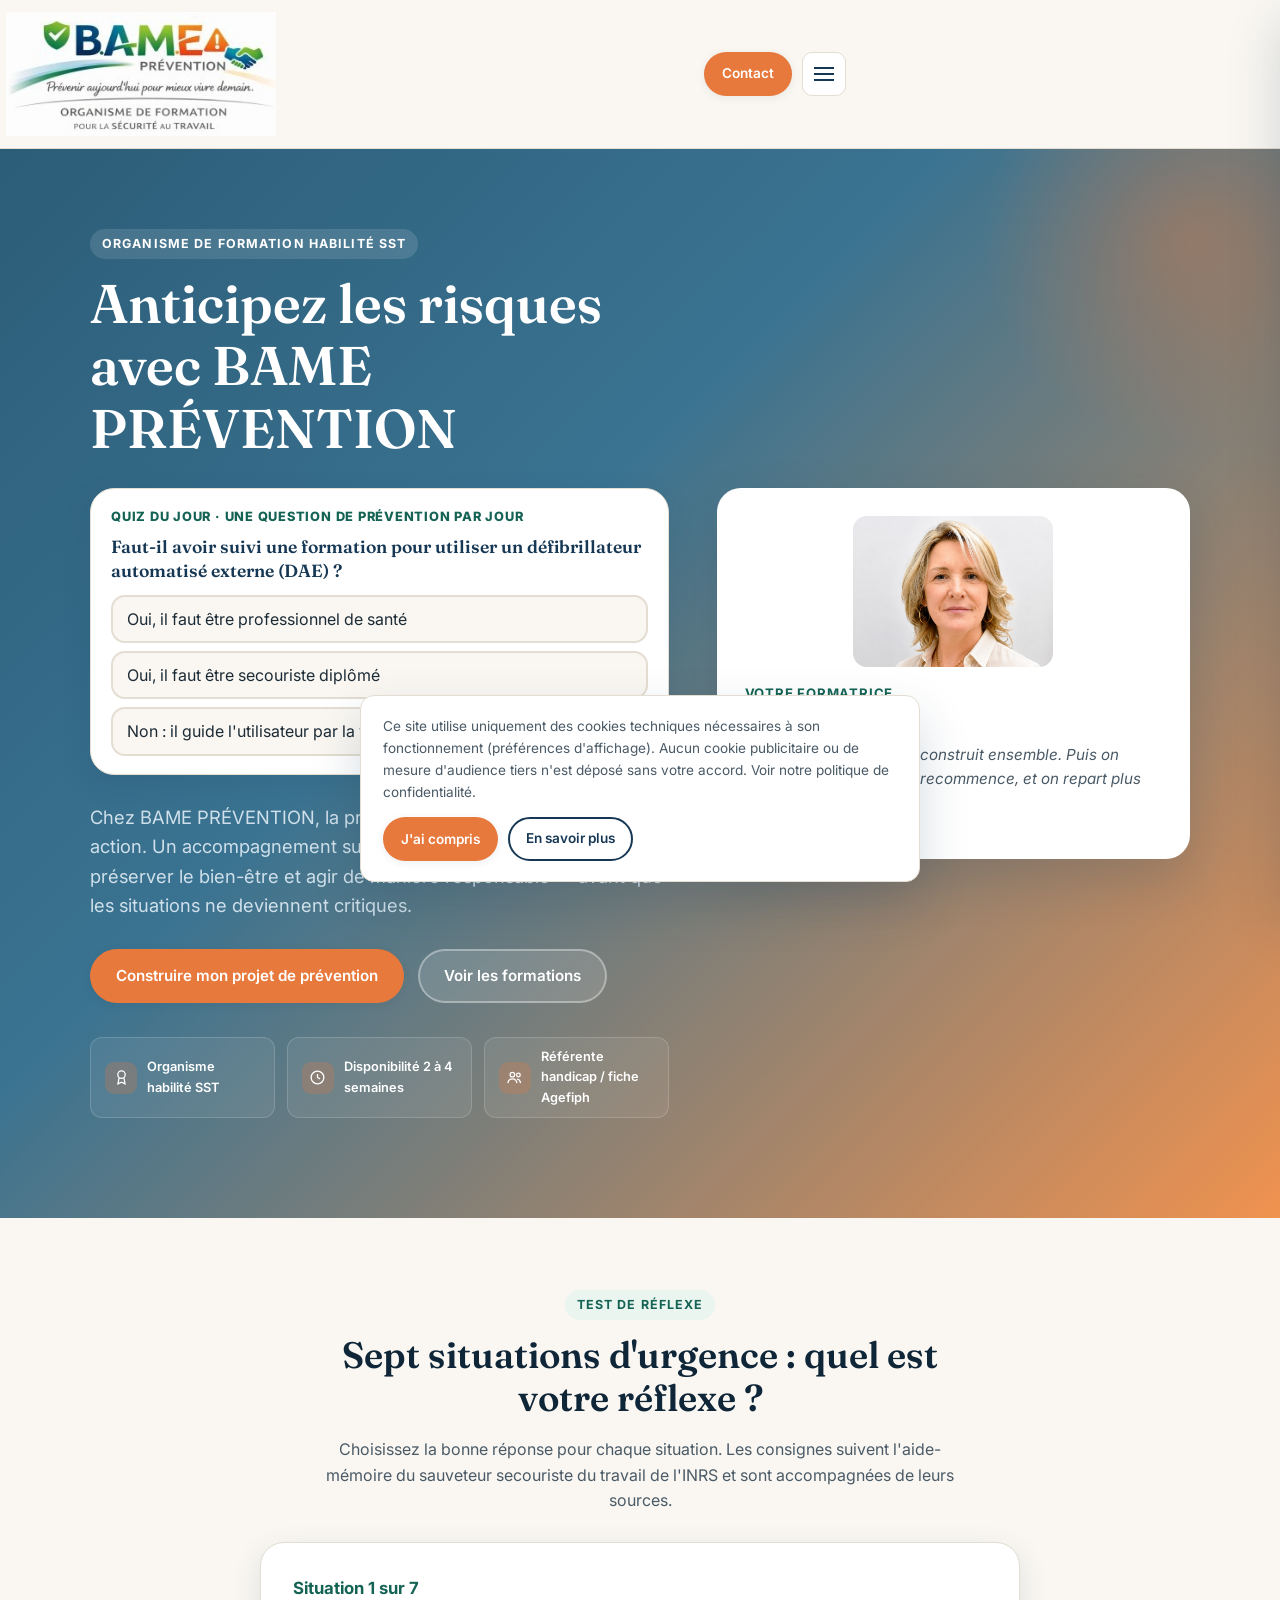
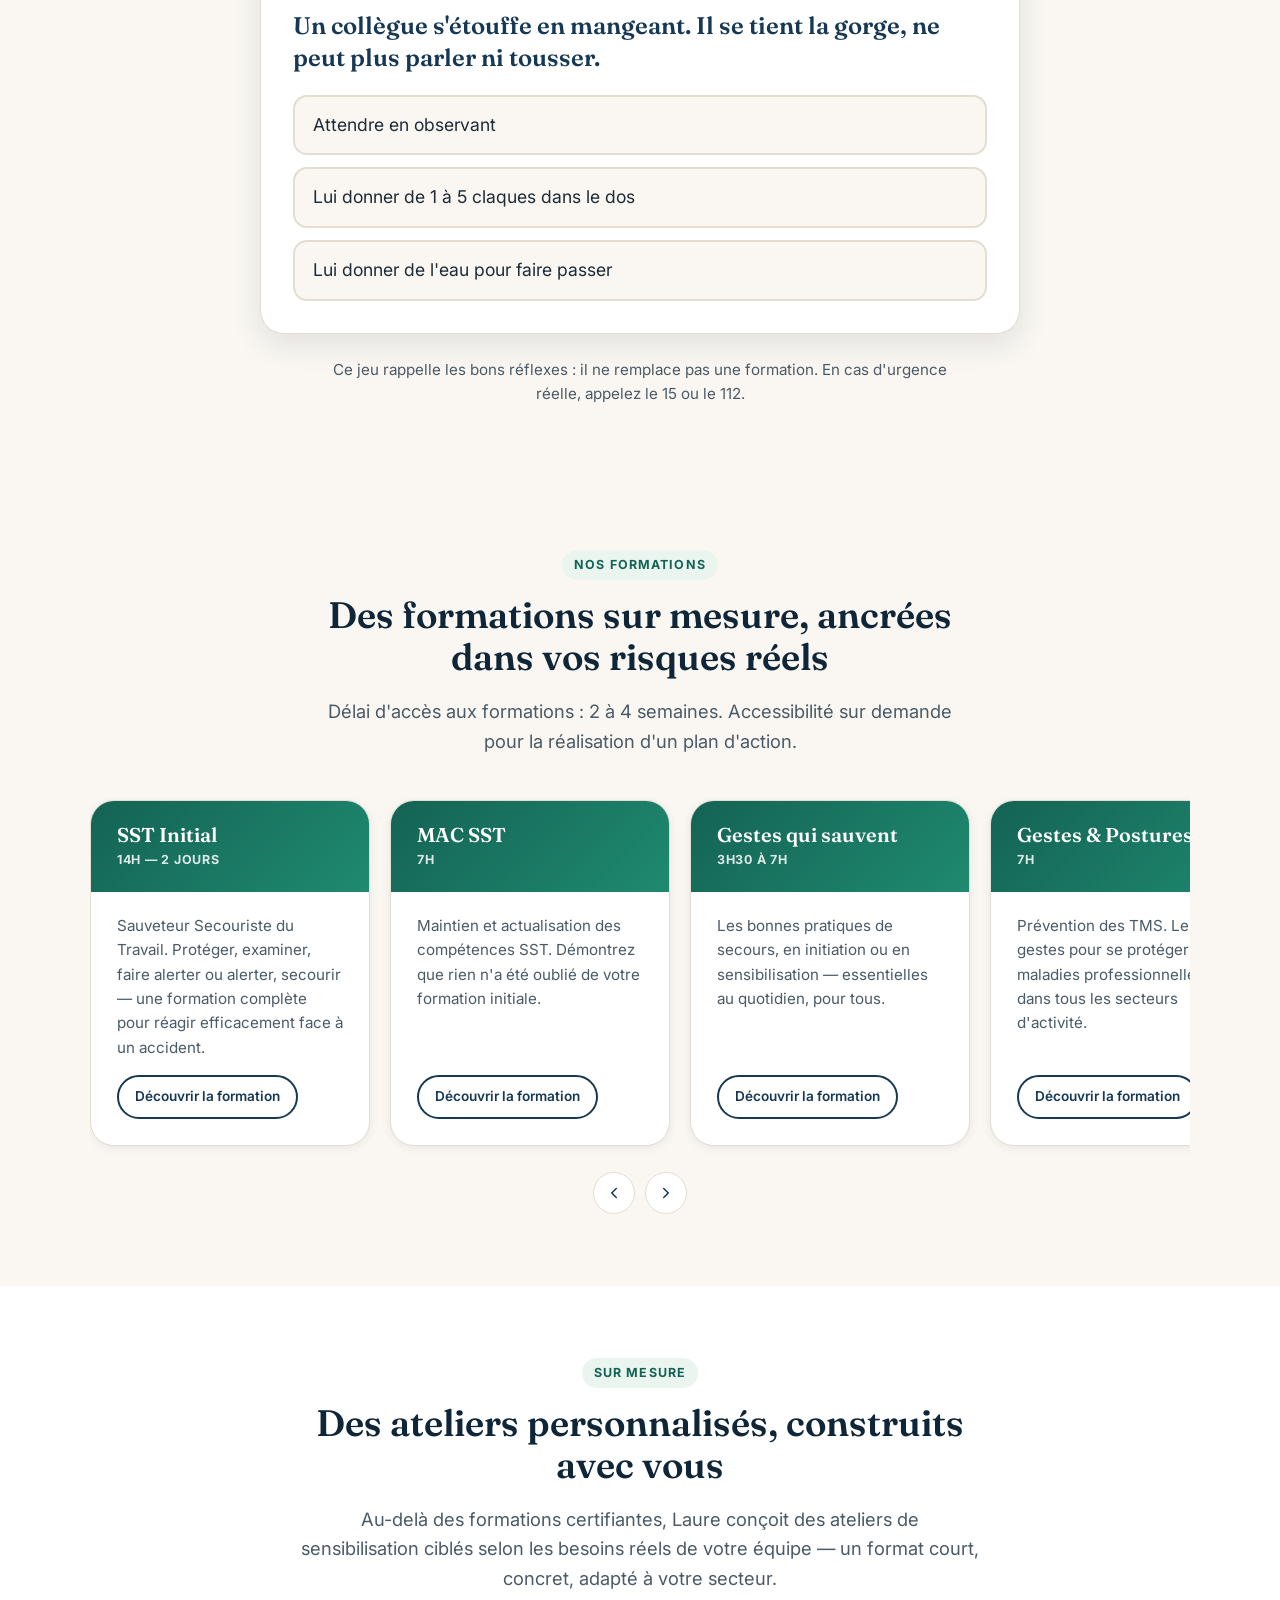
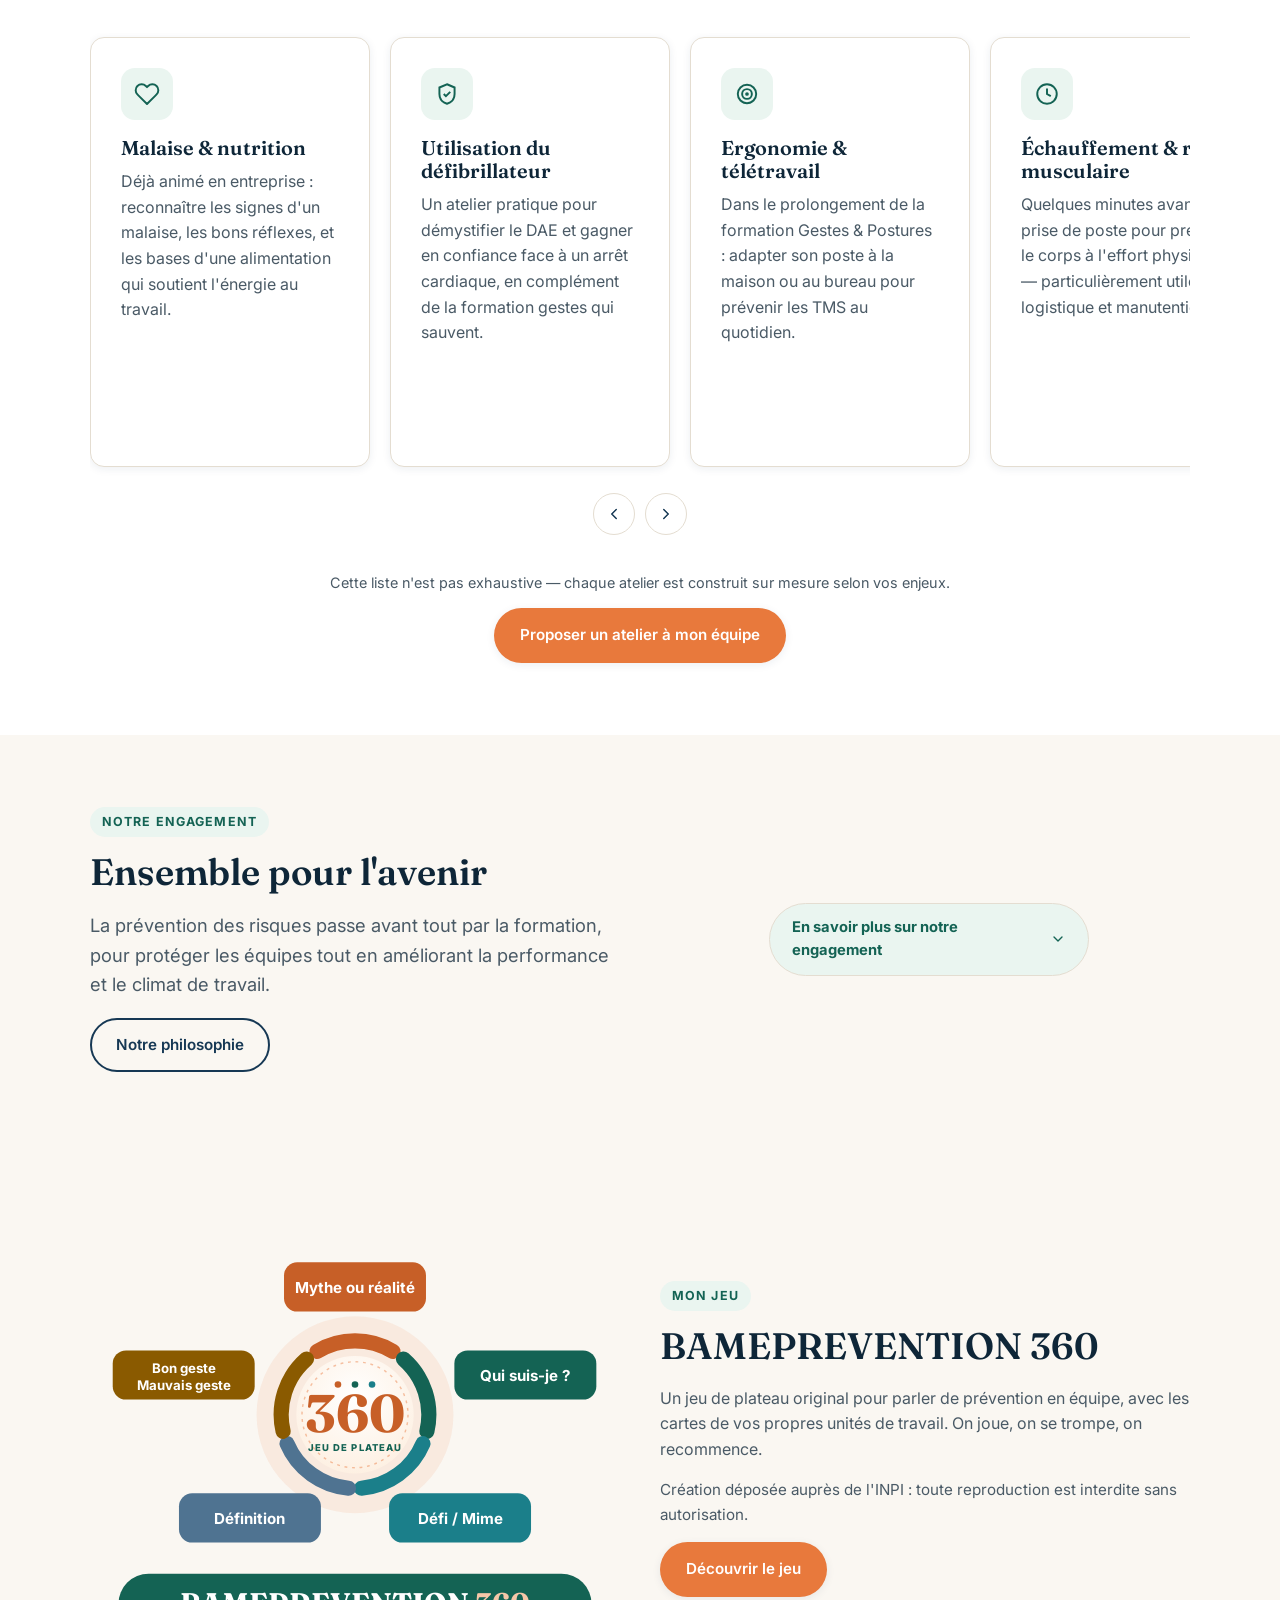
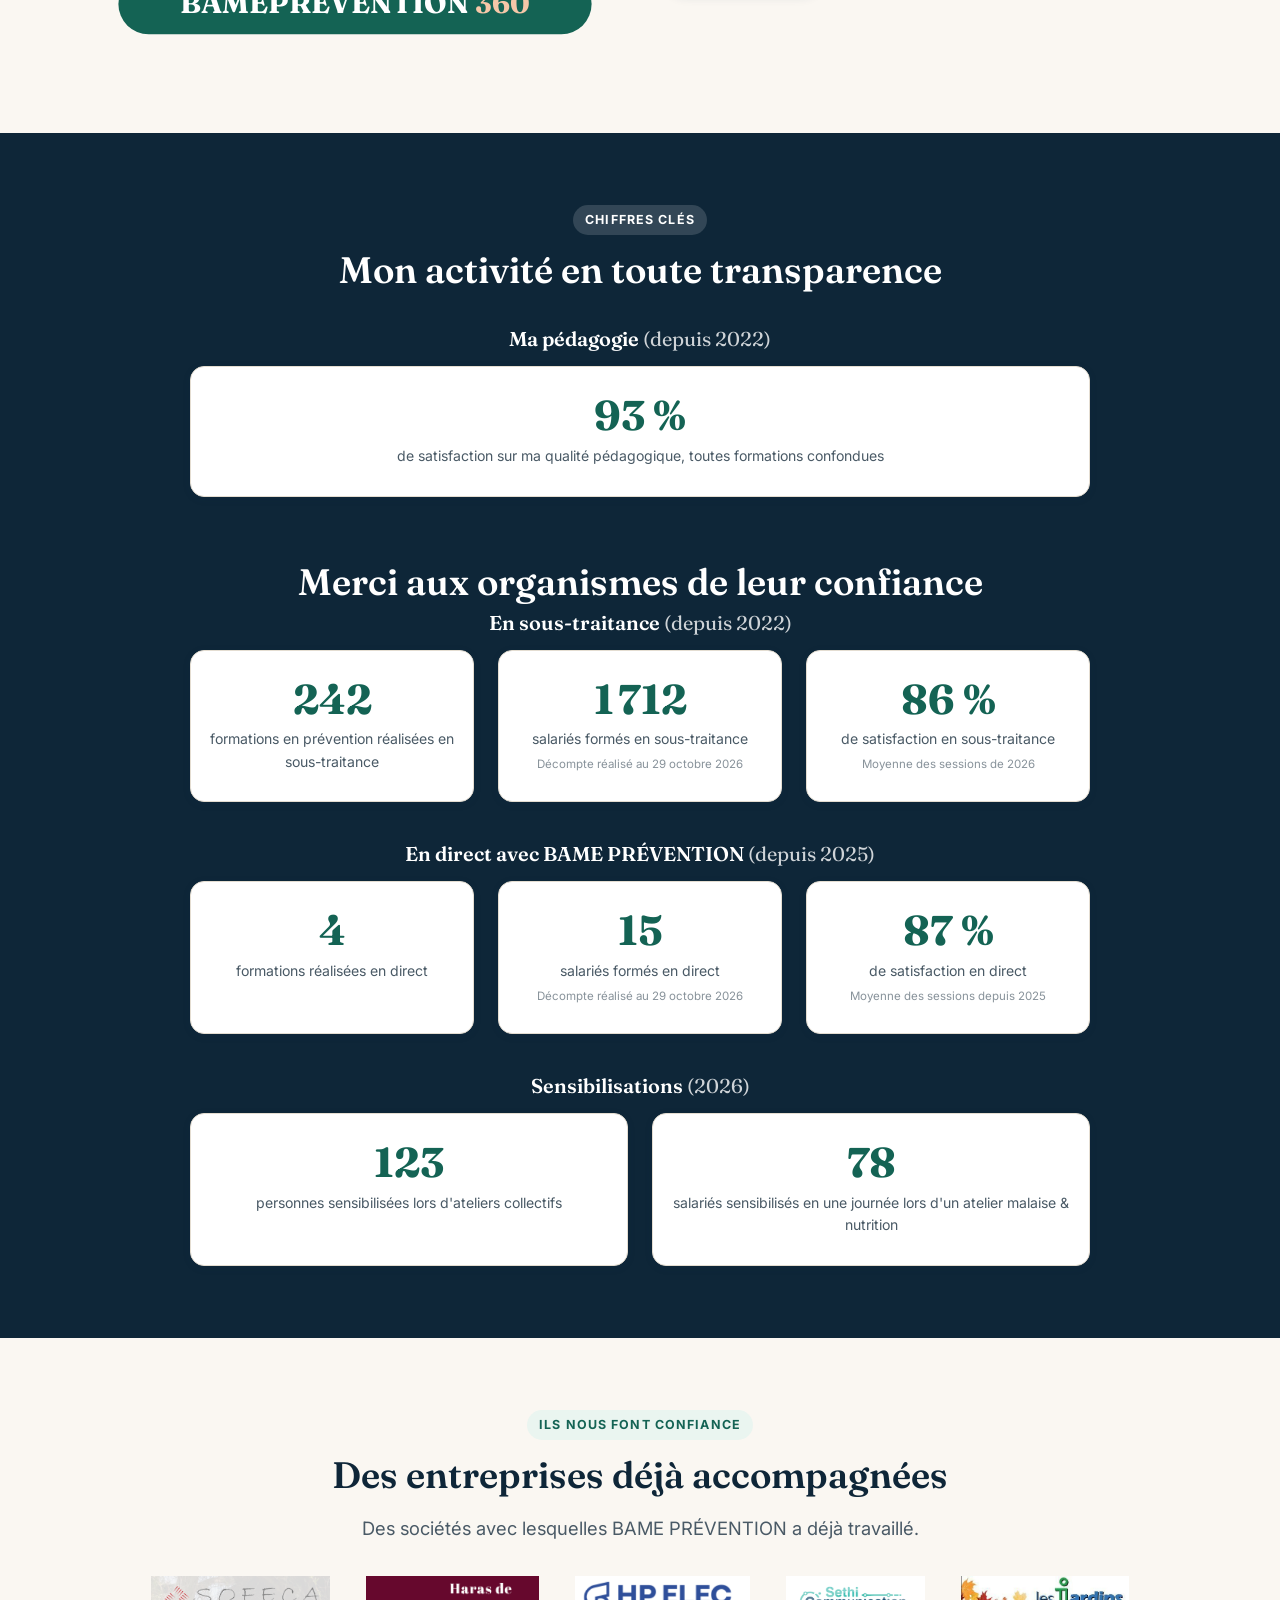
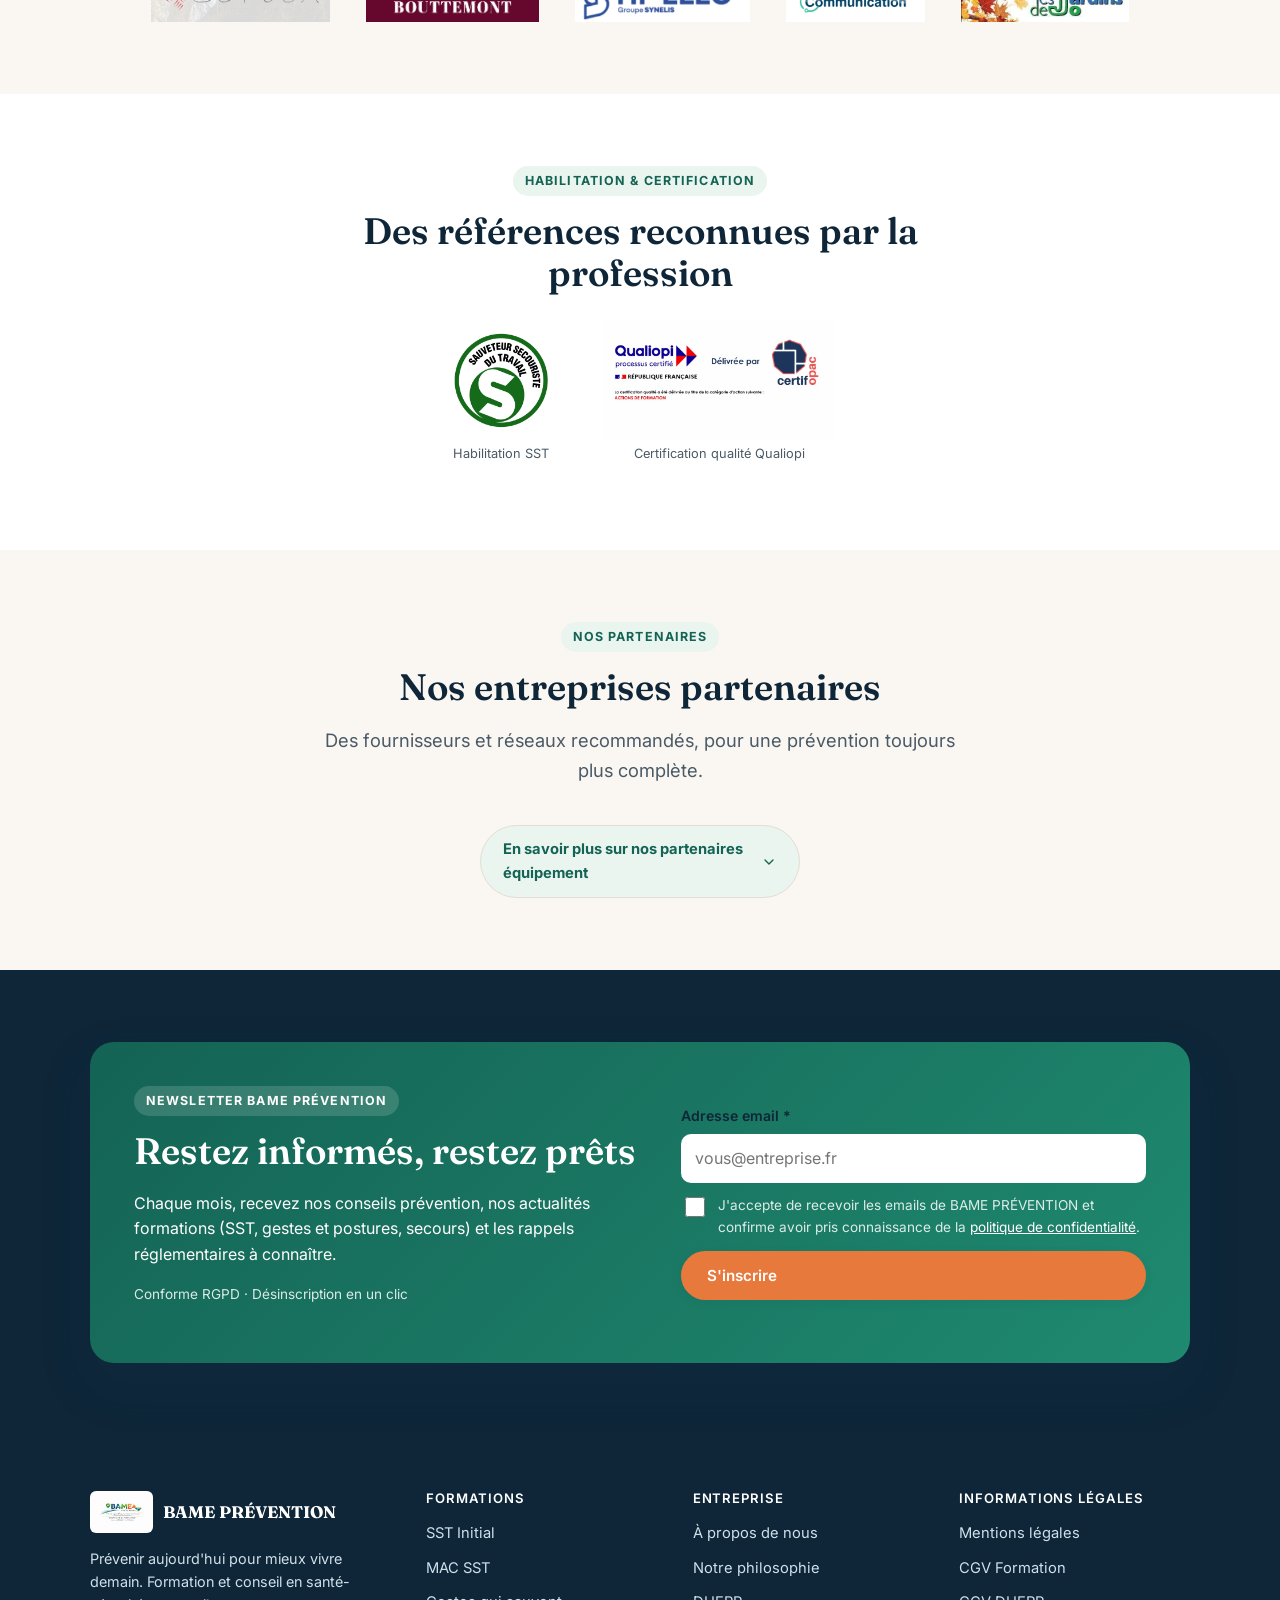
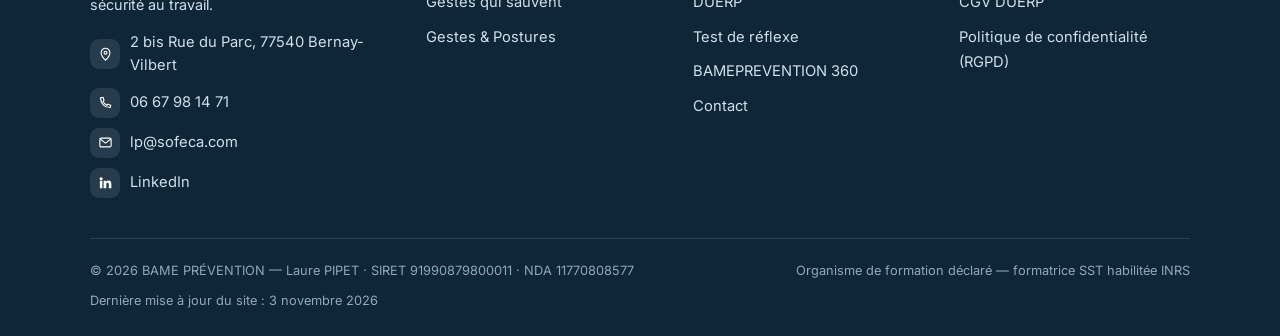
==== index.html @ fb05dac1 "Remet le quiz du jour dans le hero, juste sous le titre : visible dès l'arrivée sur le site sans mas" ====
<!doctype html>
<html lang="fr">
<head>
<meta charset="utf-8">
<meta name="viewport" content="width=device-width, initial-scale=1">
<title>Accueil — BAME PRÉVENTION</title>
<meta name="description" content="Organisme de formation en santé-sécurité au travail : SST, MAC SST, gestes qui sauvent, gestes et postures, DUERP. Prévenir aujourd'hui pour mieux vivre demain.">
<link rel="canonical" href="https://www.bameprevention.fr/">
<link rel="icon" href="/assets/images/logo-bame.jpg">
<meta property="og:title" content="Accueil — BAME PRÉVENTION">
<meta property="og:description" content="Organisme de formation en santé-sécurité au travail : SST, MAC SST, gestes qui sauvent, gestes et postures, DUERP. Prévenir aujourd'hui pour mieux vivre demain.">
<meta property="og:type" content="website">
<meta property="og:locale" content="fr_FR">
<meta property="og:url" content="https://www.bameprevention.fr/">
<meta property="og:image" content="https://www.bameprevention.fr/assets/images/logo-bame.jpg">
<meta name="twitter:card" content="summary">
<meta name="twitter:title" content="Accueil — BAME PRÉVENTION">
<meta name="twitter:description" content="Organisme de formation en santé-sécurité au travail : SST, MAC SST, gestes qui sauvent, gestes et postures, DUERP. Prévenir aujourd'hui pour mieux vivre demain.">
<meta name="twitter:image" content="https://www.bameprevention.fr/assets/images/logo-bame.jpg">
<link rel="preconnect" href="https://fonts.googleapis.com">
<link rel="preconnect" href="https://fonts.gstatic.com" crossorigin>
<link href="https://fonts.googleapis.com/css2?family=Fraunces:wght@500;600;700&family=Inter:wght@400;500;600;700;800&display=swap" rel="stylesheet">
<link rel="stylesheet" href="/assets/css/style.css">
</head>
<body>
<a class="skip-link" href="#main">Aller au contenu</a>
<header class="site-header">
  <div class="container">
    <a class="brand" href="/index.html">
      <img class="brand-logo" src="/assets/images/logo-bame-cropped.jpg" alt="BAME PRÉVENTION">
    </a>
    <nav class="main-nav" aria-label="Navigation principale">
      <a href="/index.html" aria-current="page">Accueil</a>
        <div class="nav-dropdown"><button type="button" aria-haspopup="true">Formations <svg width="12" height="8" viewBox="0 0 12 8" fill="none" aria-hidden="true"><path d="M1 1.5L6 6.5L11 1.5" stroke="currentColor" stroke-width="1.6" stroke-linecap="round" stroke-linejoin="round"/></svg></button><div class="nav-dropdown-panel"><a href="/sst.html">SST Initial</a><a href="/mac-sst.html">MAC SST</a><a href="/secours.html">Gestes qui sauvent</a><a href="/gestes-et-postures.html">Gestes &amp; Postures</a></div></div>
        <a href="/duerp.html">DUERP</a>
        <a href="/test-reflexe.html">Test de réflexe</a>
        <a href="/prevention-360.html">Prévention 360</a>
        <a href="/a-propos.html">À propos</a>
        <a href="/philosophie.html">Notre philosophie</a>
    </nav>
    <div class="header-cta">
      <a class="btn btn-primary btn-sm" href="/contact.html"><span class="btn-label-full">Nous contacter</span><span class="btn-label-short">Contact</span></a>
      <button class="nav-toggle" aria-label="Ouvrir le menu" aria-expanded="false">
        <span></span>
      </button>
    </div>
    <div class="header-qualiopi">
      <a href="/assets/documents/Certificat_Qualiopi_884511.pdf" target="_blank" rel="noopener"><img class="brand-qualiopi" src="/assets/images/logo-qualiopi.jpg" alt="Qualiopi — processus certifié"></a>
    </div>
  </div>
</header>
<div class="nav-scrim"></div>
<main id="main">

<section class="hero">

  <div class="container">
    <div>
      <span class="eyebrow" style="background:rgba(255,255,255,.12);color:#fff;">Organisme de formation habilité SST</span>
      <h1>Anticipez les risques avec BAME PRÉVENTION</h1>
      <div class="jeu jeu--hero jeu--haut">
        <p class="jeu-label">Quiz du jour · une question de prévention par jour</p>
        <div id="quiz-jour"></div>
      </div>
      <p class="lede">Chez BAME PRÉVENTION, la prévention est au cœur de chaque action. Un accompagnement sur mesure pour anticiper les risques, préserver le bien-être et agir de manière responsable — avant que les situations ne deviennent critiques.</p>
      <div class="hero-actions">
        <a class="btn btn-primary" href="/contact.html">Construire mon projet de prévention</a>
        <a class="btn btn-ghost" href="#formations">Voir les formations</a>
      </div>
      <div class="hero-badges">
        <span class="hero-badge"><span class="badge-ico"><svg viewBox="0 0 24 24" fill="none" stroke="currentColor" stroke-width="1.8"><circle cx="12" cy="8" r="5.2"/><path d="M8.5 12.7L7 21l5-2.4L17 21l-1.5-8.3"/></svg></span>Organisme habilité SST</span>
        <span class="hero-badge"><span class="badge-ico"><svg viewBox="0 0 24 24" fill="none" stroke="currentColor" stroke-width="1.8"><circle cx="12" cy="12" r="9"/><path d="M12 7v5l3.5 2"/></svg></span>Disponibilité 2 à 4 semaines</span>
        <a class="hero-badge" href="/philosophie.html#accessibilite"><span class="badge-ico"><svg viewBox="0 0 24 24" fill="none" stroke="currentColor" stroke-width="1.8"><circle cx="9" cy="8" r="3.2"/><path d="M2.5 20c.6-3.6 3.3-6 6.5-6s5.9 2.4 6.5 6"/><circle cx="17.5" cy="8.5" r="2.6"/><path d="M15.5 14.3c2.5.2 4.6 2.3 5 5.7"/></svg></span>Référente handicap / fiche Agefiph</a>
      </div>
    </div>
    <div class="hero-card">
      <img src="/assets/images/laure-pipet.jpg" alt="Laure Pipet, formatrice BAME PRÉVENTION">
      <div class="role">Votre formatrice</div>
      <h3>Laure PIPET</h3>
      <p class="quote">« Pas de DUERP ? On le construit ensemble. Puis on forme, on se trompe, on recommence, et on repart plus fort. »</p>
    </div>
  </div>
  <script src="/assets/js/jeux.js" defer></script>
</section>

<section class="section" id="test">
  <div class="container">
    <div class="jeu-intro">
      <span class="eyebrow">Test de réflexe</span>
      <h2>Sept situations d'urgence : quel est votre réflexe ?</h2>
      <p class="muted">Choisissez la bonne réponse pour chaque situation. Les consignes suivent l'aide-mémoire du sauveteur secouriste du travail de l'INRS et sont accompagnées de leurs sources.</p>
    </div>
    <div class="jeu" id="test-reflexe"></div>
    <p class="muted center" style="max-width:640px;margin:24px auto 0;font-size:.95rem;">Ce jeu rappelle les bons réflexes : il ne remplace pas une formation. En cas d'urgence réelle, appelez le 15 ou le 112.</p>
  </div>
</section>

<section class="section" id="formations">
  <div class="container">
    <div class="center" style="max-width:640px;">
      <span class="eyebrow">Nos formations</span>
      <h2>Des formations sur mesure, ancrées dans vos risques réels</h2>
      <p class="lede center">Délai d'accès aux formations : 2 à 4 semaines. Accessibilité sur demande pour la réalisation d'un plan d'action.</p>
    </div>
    <div class="carousel">
      <div class="carousel-track">
        <div class="training-card">
          <div class="training-card__top"><h3 style="color:#fff;margin:0;">SST Initial</h3><div class="duration" style="margin-top:4px;">14h — 2 jours</div></div>
          <div class="training-card__body">
            <p>Sauveteur Secouriste du Travail. Protéger, examiner, faire alerter ou alerter, secourir — une formation complète pour réagir efficacement face à un accident.</p>
            <a class="btn btn-outline btn-sm" href="/sst.html">Découvrir la formation</a>
          </div>
        </div>
        <div class="training-card">
          <div class="training-card__top"><h3 style="color:#fff;margin:0;">MAC SST</h3><div class="duration" style="margin-top:4px;">7h</div></div>
          <div class="training-card__body">
            <p>Maintien et actualisation des compétences SST. Démontrez que rien n'a été oublié de votre formation initiale.</p>
            <a class="btn btn-outline btn-sm" href="/mac-sst.html">Découvrir la formation</a>
          </div>
        </div>
        <div class="training-card">
          <div class="training-card__top"><h3 style="color:#fff;margin:0;">Gestes qui sauvent</h3><div class="duration" style="margin-top:4px;">3h30 à 7h</div></div>
          <div class="training-card__body">
            <p>Les bonnes pratiques de secours, en initiation ou en sensibilisation — essentielles au quotidien, pour tous.</p>
            <a class="btn btn-outline btn-sm" href="/secours.html">Découvrir la formation</a>
          </div>
        </div>
        <div class="training-card">
          <div class="training-card__top"><h3 style="color:#fff;margin:0;">Gestes &amp; Postures</h3><div class="duration" style="margin-top:4px;">7h</div></div>
          <div class="training-card__body">
            <p>Prévention des TMS. Les bons gestes pour se protéger des maladies professionnelles, dans tous les secteurs d'activité.</p>
            <a class="btn btn-outline btn-sm" href="/gestes-et-postures.html">Découvrir la formation</a>
          </div>
        </div>
        <div class="training-card">
          <div class="training-card__top"><h3 style="color:#fff;margin:0;">DUERP</h3><div class="duration" style="margin-top:4px;">Conseil</div></div>
          <div class="training-card__body">
            <p>Document Unique d'Évaluation des Risques Professionnels. Un accompagnement pour évaluer et consigner les risques de votre entreprise.</p>
            <a class="btn btn-outline btn-sm" href="/duerp.html">Découvrir la prestation</a>
          </div>
        </div>
        <div class="training-card" style="background:linear-gradient(135deg,var(--orange),var(--orange-dark));">
          <div class="training-card__body" style="justify-content:center;color:#fff;">
            <h3 style="color:#fff;">Un besoin spécifique ?</h3>
            <p style="color:rgba(255,255,255,.9);">Chaque entreprise a ses propres risques. Parlons de votre contexte pour construire la formation la plus adaptée.</p>
            <a class="btn" style="background:#fff;color:var(--orange-dark);" href="/contact.html">Échanger avec Laure</a>
          </div>
        </div>
      </div>
      <div class="carousel-nav">
        <button class="carousel-btn prev" type="button" aria-label="Formation précédente"><svg viewBox="0 0 24 24" fill="none" stroke="currentColor" stroke-width="2" stroke-linecap="round" stroke-linejoin="round" width="16" height="16"><path d="M6 9l6 6 6-6"/></svg></button>
        <button class="carousel-btn next" type="button" aria-label="Formation suivante"><svg viewBox="0 0 24 24" fill="none" stroke="currentColor" stroke-width="2" stroke-linecap="round" stroke-linejoin="round" width="16" height="16"><path d="M6 9l6 6 6-6"/></svg></button>
      </div>
    </div>
  </div>
</section>

<section class="section section--alt">
  <div class="container">
    <div class="center" style="max-width:680px;margin-bottom:40px;">
      <span class="eyebrow">Sur mesure</span>
      <h2>Des ateliers personnalisés, construits avec vous</h2>
      <p class="lede center">Au-delà des formations certifiantes, Laure conçoit des ateliers de sensibilisation ciblés selon les besoins réels de votre équipe — un format court, concret, adapté à votre secteur.</p>
    </div>
    <div class="carousel" style="margin-top:0;">
      <div class="carousel-track">
        <div class="card">
          <div class="icon"><svg viewBox="0 0 24 24" fill="none" stroke="currentColor" stroke-width="1.8" stroke-linecap="round" stroke-linejoin="round"><path d="M20.84 4.61a5.5 5.5 0 0 0-7.78 0L12 5.67l-1.06-1.06a5.5 5.5 0 0 0-7.78 7.78l1.06 1.06L12 21.23l7.78-7.78 1.06-1.06a5.5 5.5 0 0 0 0-7.78z"/></svg></div>
          <h3>Malaise &amp; nutrition</h3>
          <p class="muted">Déjà animé en entreprise : reconnaître les signes d'un malaise, les bons réflexes, et les bases d'une alimentation qui soutient l'énergie au travail.</p>
        </div>
        <div class="card">
          <div class="icon"><svg viewBox="0 0 24 24" fill="none" stroke="currentColor" stroke-width="1.8"><path d="M12 3l7 3v6c0 4.5-3 7.8-7 9-4-1.2-7-4.5-7-9V6l7-3z"/><path d="M9 12l2 2 4-4"/></svg></div>
          <h3>Utilisation du défibrillateur</h3>
          <p class="muted">Un atelier pratique pour démystifier le DAE et gagner en confiance face à un arrêt cardiaque, en complément de la formation gestes qui sauvent.</p>
        </div>
        <div class="card">
          <div class="icon"><svg viewBox="0 0 24 24" fill="none" stroke="currentColor" stroke-width="1.8"><circle cx="12" cy="12" r="8.5"/><circle cx="12" cy="12" r="4.5"/><circle cx="12" cy="12" r=".8" fill="currentColor"/></svg></div>
          <h3>Ergonomie &amp; télétravail</h3>
          <p class="muted">Dans le prolongement de la formation Gestes &amp; Postures : adapter son poste à la maison ou au bureau pour prévenir les TMS au quotidien.</p>
        </div>
        <div class="card">
          <div class="icon"><svg viewBox="0 0 24 24" fill="none" stroke="currentColor" stroke-width="1.8"><circle cx="12" cy="12" r="9"/><path d="M12 7v5l3.5 2"/></svg></div>
          <h3>Échauffement &amp; réveil musculaire</h3>
          <p class="muted">Quelques minutes avant la prise de poste pour préparer le corps à l'effort physique — particulièrement utile en logistique et manutention.</p>
        </div>
        <div class="card">
          <div class="icon"><svg viewBox="0 0 24 24" fill="none" stroke="currentColor" stroke-width="1.8"><circle cx="9" cy="8" r="3.2"/><path d="M2.5 20c.6-3.6 3.3-6 6.5-6s5.9 2.4 6.5 6"/><circle cx="17.5" cy="8.5" r="2.6"/><path d="M15.5 14.3c2.5.2 4.6 2.3 5 5.7"/></svg></div>
          <h3>Qualité de vie au travail</h3>
          <p class="muted">Charge mentale, sommeil, gestion du stress : des clés concrètes pour une équipe plus sereine, en complément d'une démarche de prévention globale.</p>
          <p class="muted" style="font-size:.8rem;font-style:italic;margin-top:8px;">Laure se forme à cet atelier en décembre 2026 — disponible pour vos équipes dès cette date.</p>
        </div>
      </div>
      <div class="carousel-nav">
        <button class="carousel-btn prev" type="button" aria-label="Atelier précédent"><svg viewBox="0 0 24 24" fill="none" stroke="currentColor" stroke-width="2" stroke-linecap="round" stroke-linejoin="round" width="16" height="16"><path d="M6 9l6 6 6-6"/></svg></button>
        <button class="carousel-btn next" type="button" aria-label="Atelier suivant"><svg viewBox="0 0 24 24" fill="none" stroke="currentColor" stroke-width="2" stroke-linecap="round" stroke-linejoin="round" width="16" height="16"><path d="M6 9l6 6 6-6"/></svg></button>
      </div>
    </div>
    <div class="text-center" style="margin-top:36px;">
      <p class="muted" style="font-size:.9rem;">Cette liste n'est pas exhaustive — chaque atelier est construit sur mesure selon vos enjeux.</p>
      <a class="btn btn-primary" href="/contact.html">Proposer un atelier à mon équipe</a>
    </div>
  </div>
</section>

<section class="section">
  <div class="container">
    <div class="grid grid-2" style="align-items:center;gap:56px;">
      <div>
        <span class="eyebrow">Notre engagement</span>
        <h2>Ensemble pour l'avenir</h2>
        <p class="lede">La prévention des risques passe avant tout par la formation, pour protéger les équipes tout en améliorant la performance et le climat de travail.</p>
        <a class="btn btn-outline" href="/philosophie.html">Notre philosophie</a>
      </div>
      <details class="reveal-more" style="margin-top:0;">
        <summary>En savoir plus sur notre engagement <span class="chevron"><svg viewBox="0 0 24 24" fill="none" stroke="currentColor" stroke-width="2" stroke-linecap="round" stroke-linejoin="round" width="16" height="16"><path d="M6 9l6 6 6-6"/></svg></span></summary>
        <div class="grid" style="gap:18px;">
          <p class="lede" style="margin-bottom:4px;">En donnant aux salariés les clés pour identifier et gérer les dangers, les entreprises renforcent la sécurité au quotidien. Intégrer ces enjeux dans la formation continue, c'est protéger les équipes tout en améliorant la performance et le climat de travail.</p>
          <a class="hero-badge" style="color:var(--navy);border-color:var(--line);background:var(--success-bg);justify-self:start;" href="/assets/documents/Liste_INRS_Organismes_Habilites_SST.pdf#page=123" target="_blank" rel="noopener"><span class="badge-ico"><svg viewBox="0 0 24 24" fill="none" stroke="currentColor" stroke-width="1.8"><circle cx="12" cy="8" r="5.2"/><path d="M8.5 12.7L7 21l5-2.4L17 21l-1.5-8.3"/></svg></span>Habilitation INRS n° H30859/2023/SST-1/O/12 — Laure PIPET LE SOLLIEC (liste officielle, p. 123) · N° formatrice ForPrev : ALC27016</a>
          <div class="card" style="display:flex;gap:16px;align-items:flex-start;padding:22px;">
            <div class="icon" style="margin:0;"><svg viewBox="0 0 24 24" fill="none" stroke="currentColor" stroke-width="1.8"><circle cx="12" cy="12" r="8.5"/><circle cx="12" cy="12" r="4.5"/><circle cx="12" cy="12" r=".8" fill="currentColor"/></svg></div>
            <div><h3 style="margin-bottom:4px;">Conseil personnalisé</h3><p class="muted mb-0">Un accompagnement sur mesure selon vos besoins spécifiques.</p></div>
          </div>
          <div class="card" style="display:flex;gap:16px;align-items:flex-start;padding:22px;">
            <div class="icon" style="margin:0;"><svg viewBox="0 0 24 24" fill="none" stroke="currentColor" stroke-width="1.8"><circle cx="9" cy="8" r="3.2"/><path d="M2.5 20c.6-3.6 3.3-6 6.5-6s5.9 2.4 6.5 6"/><circle cx="17.5" cy="8.5" r="2.6"/><path d="M15.5 14.3c2.5.2 4.6 2.3 5 5.7"/></svg></div>
            <div><h3 style="margin-bottom:4px;">Formation professionnelle</h3><p class="muted mb-0">Des formations adaptées pour sensibiliser et former vos équipes.</p></div>
          </div>
          <div class="card" style="display:flex;gap:16px;align-items:flex-start;padding:22px;">
            <div class="icon" style="margin:0;"><svg viewBox="0 0 24 24" fill="none" stroke="currentColor" stroke-width="1.8"><path d="M12 3l7 3v6c0 4.5-3 7.8-7 9-4-1.2-7-4.5-7-9V6l7-3z"/><path d="M9 12l2 2 4-4"/></svg></div>
            <div><h3 style="margin-bottom:4px;">Outils innovants</h3><p class="muted mb-0">Des solutions modernes pour une prévention efficace et durable.</p></div>
          </div>
        </div>
      </details>
    </div>
  </div>
</section>

<section class="section">
  <div class="container">
    <div class="grid grid-2" style="gap:40px;align-items:center;">
      <div><svg class="visuel-360" viewBox="0 0 560 470" role="img" aria-labelledby="v360t v360d" xmlns="http://www.w3.org/2000/svg">
  <title id="v360t">BAMEPREVENTION 360</title>
  <desc id="v360d">Au centre, le logo 360. Autour, les cinq familles de cartes du jeu : Mythe ou réalité, Qui suis-je ?, Défi ou mime, Définition, Bon geste ou mauvais geste.</desc>
  <defs>
    <radialGradient id="v360g" cx="50%" cy="35%" r="75%"><stop offset="0" stop-color="#ffffff"/><stop offset="1" stop-color="#fdeede"/></radialGradient>
  </defs>
  <circle cx="280" cy="210" r="104" fill="#e8793c" opacity=".10"/>
  <g fill="none" stroke-width="16" stroke-linecap="round">
    <path d="M239.8 143.1 A78 78 0 0 1 320.2 143.1" stroke="#c75f27"/>
    <path d="M331.2 151.1 A78 78 0 0 1 356.0 227.5" stroke="#146354"/>
    <path d="M351.8 240.5 A78 78 0 0 1 286.8 287.7" stroke="#1b7f8a"/>
    <path d="M273.2 287.7 A78 78 0 0 1 208.2 240.5" stroke="#4f7391"/>
    <path d="M204.0 227.5 A78 78 0 0 1 228.8 151.1" stroke="#8a5a00"/>
  </g>
  <circle cx="280" cy="210" r="62" fill="url(#v360g)"/>
  <circle cx="280" cy="210" r="56" fill="none" stroke="#e8793c" stroke-opacity=".45" stroke-width="1.5" stroke-dasharray="3 5"/>
  <g fill="#c75f27"><circle cx="262" cy="178" r="3.5"/></g><g fill="#146354"><circle cx="280" cy="178" r="3.5"/></g><g fill="#1b7f8a"><circle cx="298" cy="178" r="3.5"/></g>
  <text x="280" y="228" text-anchor="middle" font-family="Fraunces, Georgia, serif" font-size="56" font-weight="700" fill="#c75f27">360</text>
  <text x="280" y="248" text-anchor="middle" font-family="Inter, Arial, sans-serif" font-size="10" font-weight="800" letter-spacing="1.2" fill="#146354">JEU DE PLATEAU</text>
  <g font-family="Inter, Arial, sans-serif" font-size="16" font-weight="700" text-anchor="middle">
    <rect x="205" y="49" width="150" height="52" rx="14" fill="#c75f27"/><text x="280" y="81" fill="#ffffff">Mythe ou réalité</text>
    <rect x="385" y="142" width="150" height="52" rx="14" fill="#146354"/><text x="460" y="174" fill="#ffffff">Qui suis-je ?</text>
    <rect x="316" y="293" width="150" height="52" rx="14" fill="#1b7f8a"/><text x="391" y="325" fill="#ffffff">Défi / Mime</text>
    <rect x="94" y="293" width="150" height="52" rx="14" fill="#4f7391"/><text x="169" y="325" fill="#ffffff">Définition</text>
    <rect x="24" y="142" width="150" height="52" rx="14" fill="#8a5a00"/><text x="99" y="166" fill="#ffffff" font-size="14">Bon geste</text><text x="99" y="184" fill="#ffffff" font-size="14">Mauvais geste</text>
  </g>
  <rect x="30" y="378" width="500" height="64" rx="32" fill="#146354"/>
  <text x="280" y="420" text-anchor="middle" font-family="Fraunces, Georgia, serif" font-size="30" font-weight="700" fill="#ffffff">BAMEPREVENTION <tspan fill="#f6c7a8">360</tspan></text>
</svg></div>
      <div>
        <span class="eyebrow">Mon jeu</span>
        <h2>BAMEPREVENTION 360</h2>
        <p class="muted">Un jeu de plateau original pour parler de prévention en équipe, avec les cartes de vos propres unités de travail. On joue, on se trompe, on recommence.</p>
        <p class="muted" style="font-size:.95rem;">Création déposée auprès de l'INPI : toute reproduction est interdite sans autorisation.</p>
        <a class="btn btn-primary" href="/prevention-360.html">Découvrir le jeu</a>
      </div>
    </div>
  </div>
</section>

<section class="section section--navy">
  <div class="container">
    <div class="center" style="max-width:640px;margin-bottom:36px;">
      <span class="eyebrow" style="background:rgba(255,255,255,.15);color:#fff;">Chiffres clés</span>
      <h2>Mon activité en toute transparence</h2>
    </div>
    <h3 style="color:#fff;text-align:center;margin:0 0 16px;">Ma pédagogie <span style="font-weight:400;opacity:.8;">(depuis 2022)</span></h3>
    <div class="stats" style="grid-template-columns:repeat(auto-fit,minmax(200px,1fr));max-width:900px;margin:0 auto;">
      <div class="stat">
        <div class="stat-number" data-count="98" data-suffix="&nbsp;%">98&nbsp;%</div>
        <div class="stat-label">de satisfaction sur ma qualité pédagogique, toutes formations confondues</div>
      </div>
    </div>
    <h2 class="center" style="color:#fff;margin:64px 0 8px;">Merci aux organismes de leur confiance</h2>
    <h3 style="color:#fff;text-align:center;margin:0 0 16px;">En sous-traitance <span style="font-weight:400;opacity:.8;">(depuis 2022)</span></h3>
    <div class="stats" style="grid-template-columns:repeat(auto-fit,minmax(200px,1fr));max-width:900px;margin:0 auto;">
      <div class="stat">
        <div class="stat-number" data-count="274">274</div>
        <div class="stat-label">formations en prévention réalisées en sous-traitance</div>
      </div>
      <div class="stat">
        <div class="stat-number" data-count="1937">1&nbsp;937</div>
        <div class="stat-label">salariés formés en sous-traitance</div>
        <div class="stat-label" style="font-size:.72rem;opacity:.65;margin-top:4px;">Décompte réalisé au 29 octobre 2026</div>
      </div>
      <div class="stat">
        <div class="stat-number" data-count="97" data-suffix="&nbsp;%">97&nbsp;%</div>
        <div class="stat-label">de satisfaction en sous-traitance</div>
        <div class="stat-label" style="font-size:.72rem;opacity:.65;margin-top:4px;">Moyenne des sessions de 2026</div>
      </div>
    </div>
    <h3 style="color:#fff;text-align:center;margin:40px 0 16px;">En direct avec BAME PRÉVENTION <span style="font-weight:400;opacity:.8;">(depuis 2025)</span></h3>
    <div class="stats" style="grid-template-columns:repeat(auto-fit,minmax(200px,1fr));max-width:900px;margin:0 auto;">
      <div class="stat">
        <div class="stat-number" data-count="5">5</div>
        <div class="stat-label">formations réalisées en direct</div>
      </div>
      <div class="stat">
        <div class="stat-number" data-count="17">17</div>
        <div class="stat-label">salariés formés en direct</div>
        <div class="stat-label" style="font-size:.72rem;opacity:.65;margin-top:4px;">Décompte réalisé au 29 octobre 2026</div>
      </div>
      <div class="stat">
        <div class="stat-number" data-count="99" data-suffix="&nbsp;%">99&nbsp;%</div>
        <div class="stat-label">de satisfaction en direct</div>
        <div class="stat-label" style="font-size:.72rem;opacity:.65;margin-top:4px;">Moyenne des sessions depuis 2025</div>
      </div>
    </div>
    <h3 style="color:#fff;text-align:center;margin:40px 0 16px;">Sensibilisations <span style="font-weight:400;opacity:.8;">(2026)</span></h3>
    <div class="stats" style="grid-template-columns:repeat(auto-fit,minmax(200px,1fr));max-width:900px;margin:0 auto;">
      <div class="stat">
        <div class="stat-number" data-count="139">139</div>
        <div class="stat-label">personnes sensibilisées lors d'ateliers collectifs</div>
      </div>
      <div class="stat">
        <div class="stat-number" data-count="88">88</div>
        <div class="stat-label">salariés sensibilisés en une journée lors d'un atelier malaise &amp; nutrition</div>
      </div>
    </div>
  </div>
</section>

<section class="section">
  <div class="container">
    <div class="center" style="max-width:640px;margin-bottom:32px;">
      <span class="eyebrow">Ils nous font confiance</span>
      <h2>Des entreprises déjà accompagnées</h2>
      <p class="lede center">Des sociétés avec lesquelles BAME PRÉVENTION a déjà travaillé.</p>
    </div>
    <div class="partners">
      <a href="https://www.sofeca.com/" target="_blank" rel="noopener"><img src="/assets/images/partner-sofeca.png" alt="Sofeca" loading="lazy"></a>
      <a href="https://bouttemont.fr/" target="_blank" rel="noopener"><img src="/assets/images/partner-haras-bouttemont.png" alt="Haras de Bouttemont" loading="lazy"></a>
      <a href="https://hpelec.fr/" target="_blank" rel="noopener"><img src="/assets/images/partner-hp-elec.png" alt="HP Elec — Groupe Synelis" loading="lazy"></a>
      <a href="https://sethi-communication.com/" target="_blank" rel="noopener"><img src="/assets/images/partner-sethi-communication.png" alt="Sethi Communication" loading="lazy"></a>
      <a href="https://www.lesjardinsdejo34.fr/" target="_blank" rel="noopener"><img src="/assets/images/partner-jardins-de-jo.jpg" alt="Les Jardins de Jo" loading="lazy"></a>
    </div>
  </div>
</section>

<section class="section section--alt">
  <div class="container">
    <div class="center" style="max-width:640px;margin-bottom:32px;">
      <span class="eyebrow">Habilitation &amp; certification</span>
      <h2>Des références reconnues par la profession</h2>
    </div>
    <div class="partners" style="gap:48px;align-items:flex-start;">
      <div class="text-center" style="display:flex;flex-direction:column;align-items:center;">
        <div style="height:110px;display:flex;align-items:center;">
          <a href="/assets/documents/Liste_INRS_Organismes_Habilites_SST.pdf#page=123" target="_blank" rel="noopener" title="Liste officielle INRS — BAME PRÉVENTION / Laure PIPET en page 123"><img src="/assets/images/logo-sst.png" alt="Sauveteur Secouriste du Travail" style="max-height:110px;filter:none;" loading="lazy"></a>
        </div>
        <p class="muted" style="font-size:.8rem;margin-top:8px;">Habilitation SST</p>
      </div>
      <div class="text-center" style="display:flex;flex-direction:column;align-items:center;">
        <div style="height:110px;display:flex;align-items:center;">
          <a href="/assets/documents/Certificat_Qualiopi_884511.pdf" target="_blank" rel="noopener"><img src="/assets/images/logo-qualiopi.jpg" alt="Qualiopi — processus certifié" style="width:calc(var(--logo-bame-size) * .85);height:auto;max-height:none;max-width:55vw;filter:none;" loading="lazy"></a>
        </div>
        <p class="muted" style="font-size:.8rem;margin-top:8px;">Certification qualité Qualiopi</p>
      </div>
    </div>
  </div>
</section>

<section class="section">
  <div class="container">
    <div class="center" style="max-width:640px;margin-bottom:40px;">
      <span class="eyebrow">Nos partenaires</span>
      <h2>Nos entreprises partenaires</h2>
      <p class="lede center">Des fournisseurs et réseaux recommandés, pour une prévention toujours plus complète.</p>
    </div>
    <details class="reveal-more">
      <summary>En savoir plus sur nos partenaires équipement <span class="chevron"><svg viewBox="0 0 24 24" fill="none" stroke="currentColor" stroke-width="2" stroke-linecap="round" stroke-linejoin="round" width="16" height="16"><path d="M6 9l6 6 6-6"/></svg></span></summary>
      <div class="grid grid-2" style="max-width:760px;margin:0 auto;">
        <div class="card text-center" style="padding:0;overflow:hidden;">
          <img src="/assets/images/product-lifeaz.jpg" alt="Défibrillateur Lifeaz" style="width:100%;">
          <div style="padding:22px;">
            <img src="/assets/images/qr-commander-lifeaz.png" alt="Lifeaz — QR code pour commander votre défibrillateur, code promo FPLPIPET" style="max-width:200px;margin:0 auto;">
          </div>
        </div>
        <div class="card text-center" style="padding:0;overflow:hidden;">
          <img src="/assets/images/badge-cardio-first-angel.png" alt="Dispositif Cardio First Angel" style="width:100%;background:#fff;">
          <div style="padding:22px;">
            <img src="/assets/images/qr-devis.png" alt="Cardio First Angel — QR code pour recevoir votre devis" style="max-width:200px;margin:0 auto;">
          </div>
        </div>
      </div>
    </details>
  </div>
</section>

<section class="section section--navy">
  <div class="container">
    <div class="newsletter">
      <div>
        <span class="eyebrow" style="background:rgba(255,255,255,.15);color:#fff;">Newsletter BAME PRÉVENTION</span>
        <h2>Restez informés, restez prêts</h2>
        <p>Chaque mois, recevez nos conseils prévention, nos actualités formations (SST, gestes et postures, secours) et les rappels réglementaires à connaître.</p>
        <p style="font-size:.85rem;opacity:.85;">Conforme RGPD · Désinscription en un clic</p>
      </div>
      <form method="POST" action="https://30d9b1be.sibforms.com/serve/[base64]" data-nocors-form>
        <div class="field mb-0">
          <label for="newsletter-email">Adresse email *</label>
          <input id="newsletter-email" name="EMAIL" type="email" required placeholder="vous@entreprise.fr">
        </div>
        <input type="text" name="email_address_check" value="" style="display:none !important" tabindex="-1" autocomplete="off">
        <input type="hidden" name="locale" value="fr">
        <label class="field-check">
          <input type="checkbox" required name="OPT_IN" value="1">
          <span>J'accepte de recevoir les emails de BAME PRÉVENTION et confirme avoir pris connaissance de la <a href="/rgpd.html" style="color:#fff;text-decoration:underline;">politique de confidentialité</a>.</span>
        </label>
        <button class="btn btn-primary" type="submit">S'inscrire</button>
        <p class="form-status"></p>
      </form>
    </div>
  </div>
</section>


</main>
<footer class="site-footer">
  <div class="container">
    <div class="footer-grid">
      <div>
        <div class="footer-brand">
          <img src="/assets/images/logo-bame.jpg" alt="BAME PRÉVENTION">
          <span>BAME PRÉVENTION</span>
        </div>
        <p class="muted" style="color:#cfe0ea;font-size:.9rem;max-width:30ch;">Prévenir aujourd'hui pour mieux vivre demain. Formation et conseil en santé-sécurité au travail.</p>
        <div class="footer-contact">
          <div class="row"><div class="icon"><svg viewBox="0 0 24 24" fill="none" stroke="currentColor" stroke-width="1.8"><path d="M12 21s7-6.5 7-12a7 7 0 10-14 0c0 5.5 7 12 7 12z"/><circle cx="12" cy="9" r="2.3"/></svg></div><span>2 bis Rue du Parc, 77540 Bernay-Vilbert</span></div>
          <div class="row"><div class="icon"><svg viewBox="0 0 24 24" fill="none" stroke="currentColor" stroke-width="1.8"><path d="M4 4.5c0 9.1 6.4 15.5 15.5 15.5l.8-3.6-4.4-1.6-1.6 1.6a12 12 0 01-6.2-6.2l1.6-1.6L8.1 3.7 4.5 4.5z"/></svg></div><a href="tel:+33667981471">06 67 98 14 71</a></div>
          <div class="row"><div class="icon"><svg viewBox="0 0 24 24" fill="none" stroke="currentColor" stroke-width="1.8"><rect x="3" y="5" width="18" height="14" rx="2"/><path d="M3.5 6.5L12 13l8.5-6.5"/></svg></div><a href="mailto:lp@sofeca.com">lp@sofeca.com</a></div>
          <div class="row"><div class="icon"><svg viewBox="0 0 24 24" fill="currentColor"><path d="M4.98 3.5a2.5 2.5 0 1 1 0 5 2.5 2.5 0 0 1 0-5zM3 9h4v12H3zM9 9h3.8v1.7h.05c.53-1 1.82-2.05 3.75-2.05 4 0 4.75 2.6 4.75 6v6.35h-4v-5.63c0-1.34-.02-3.06-1.87-3.06-1.87 0-2.16 1.46-2.16 2.96V21H9z"/></svg></div><a href="https://www.linkedin.com/in/laure-le-solliec-pipet-certifi%C3%A9-qualiopi-pour-action-de-formation-81a190244/" target="_blank" rel="noopener">LinkedIn</a></div>
        </div>
      </div>
      <div>
        <h4>Formations</h4>
        <ul>
          <li><a href="/sst.html">SST Initial</a></li>
          <li><a href="/mac-sst.html">MAC SST</a></li>
          <li><a href="/secours.html">Gestes qui sauvent</a></li>
          <li><a href="/gestes-et-postures.html">Gestes &amp; Postures</a></li>
        </ul>
      </div>
      <div>
        <h4>Entreprise</h4>
        <ul>
          <li><a href="/a-propos.html">À propos de nous</a></li>
          <li><a href="/philosophie.html">Notre philosophie</a></li>
          <li><a href="/duerp.html">DUERP</a></li>
          <li><a href="/test-reflexe.html">Test de réflexe</a></li>
          <li><a href="/prevention-360.html">BAMEPREVENTION 360</a></li>
          <li><a href="/contact.html">Contact</a></li>
        </ul>
      </div>
      <div>
        <h4>Informations légales</h4>
        <ul>
          <li><a href="/mentions-legales.html">Mentions légales</a></li>
          <li><a href="/cgv-formation.html">CGV Formation</a></li>
          <li><a href="/cgv-duerp.html">CGV DUERP</a></li>
          <li><a href="/rgpd.html">Politique de confidentialité (RGPD)</a></li>
        </ul>
      </div>
    </div>
    <div class="footer-bottom">
      <span>&copy; <span data-current-year>2026</span> BAME PRÉVENTION — Laure PIPET · SIRET 91990879800011 · NDA 11770808577</span>
      <span>Organisme de formation déclaré — formatrice SST habilitée INRS</span>
      <span>Dernière mise à jour du site : 3 novembre 2026</span>
    </div>
  </div>
</footer>
<div class="cookie-banner" role="dialog" aria-label="Gestion des cookies">
  <p>Ce site utilise uniquement des cookies techniques nécessaires à son fonctionnement (préférences d'affichage). Aucun cookie publicitaire ou de mesure d'audience tiers n'est déposé sans votre accord. Voir notre <a href="/rgpd.html">politique de confidentialité</a>.</p>
  <div class="actions">
    <button class="btn btn-primary btn-sm" data-cookie-choice="accepted">J'ai compris</button>
    <a class="btn btn-outline btn-sm" href="/rgpd.html">En savoir plus</a>
  </div>
</div>
<script src="/assets/js/main.js"></script>
</body>
</html>
---- assets/css/style.css ----
/* ===========================================================
   BAME PRÉVENTION — design system
   =========================================================== */

:root{
  --navy:        #163854;
  --navy-dark:   #0e2638;
  --teal:        #1f8a70;
  --teal-dark:   #146354;
  --orange:      #e8793c;
  --orange-dark: #c75f27;
  --cream:       #faf7f2;
  --paper:       #ffffff;
  --ink:         #1c2b36;
  --ink-soft:    #4a5a66;
  --line:        #e4ddd1;
  --success-bg:  #eaf5f0;

  --radius-sm: 8px;
  --radius-md: 14px;
  --radius-lg: 24px;

  --shadow-sm: 0 2px 8px rgba(22,56,84,.08);
  --shadow-md: 0 10px 30px rgba(22,56,84,.12);
  --shadow-lg: 0 22px 50px rgba(22,56,84,.18);

  --logo-bame-size: 270px;
  --logo-bame-size-scrolled: 140px;

  --container: 1140px;
  --font-head: 'Fraunces', Georgia, serif;
  --font-body: 'Inter', -apple-system, BlinkMacSystemFont, 'Segoe UI', Arial, sans-serif;
}

*,*::before,*::after{ box-sizing:border-box; }
html{ scroll-behavior:smooth; }
html{
  /* Empêche le "scroll anchoring" du navigateur de compenser le
     changement de hauteur du header sticky au scroll : sans ça, le
     recalage de position créait une boucle (le header rétrécit, le
     scroll est ajusté, ce qui annule le rétrécissement, etc.) qui
     donnait un effet de tremblement/clignotement du header. */
  overflow-anchor:none;
}
body{
  margin:0;
  font-family:var(--font-body);
  color:var(--ink);
  background:var(--cream);
  -webkit-font-smoothing:antialiased;
  line-height:1.6;
  overflow-x:hidden;
}
img{ max-width:100%; display:block; }
a{ color:inherit; text-decoration:none; }
ul{ margin:0; padding:0; list-style:none; }
h1,h2,h3,h4{ font-family:var(--font-head); font-weight:600; line-height:1.15; margin:0 0 .5em; color:var(--navy-dark); }
h1{ font-size:clamp(2.1rem,4.5vw,3.4rem); }
h2{ font-size:clamp(1.6rem,3vw,2.3rem); }
h3{ font-size:1.25rem; }
p{ margin:0 0 1em; }
.container{ max-width:var(--container); margin:0 auto; padding:0 20px; }
.section{ padding:72px 0; }
.section--tight{ padding:48px 0; }
@media (max-width:640px){
  .section{ padding:48px 0; }
  .section--tight{ padding:36px 0; }
  .card{ padding:22px; }
  .hero{ padding:52px 0 60px; }
  .page-hero{ padding:44px 0 52px; }
  .form-card{ padding:22px; }
  .newsletter{ padding:26px; }
  .hero-card{ padding:20px; }
}
.sticky-card{ position:sticky; top:110px; }
@media (max-width:860px){ .sticky-card{ position:static; } }
.section--alt{ background:var(--paper); }
.section--navy{ background:var(--navy-dark); color:#eaf0f4; }
.section--navy h2, .section--navy h3{ color:#fff; }
.eyebrow{
  display:inline-block;
  font-size:.78rem;
  font-weight:700;
  letter-spacing:.09em;
  text-transform:uppercase;
  color:var(--teal-dark);
  background:var(--success-bg);
  padding:5px 12px;
  border-radius:999px;
  margin-bottom:14px;
}
.lede{ font-size:1.15rem; color:var(--ink-soft); max-width:62ch; }
.center{ text-align:center; margin-left:auto; margin-right:auto; }

/* Buttons */
.btn{
  display:inline-flex; align-items:center; gap:8px;
  font-family:var(--font-body); font-weight:600; font-size:.95rem;
  padding:13px 24px; border-radius:999px; border:2px solid transparent;
  cursor:pointer; transition:transform .15s ease, box-shadow .15s ease, background .15s ease, color .15s ease;
  white-space:nowrap;
}
.btn:hover{ transform:translateY(-2px); }
.btn-primary{ background:var(--orange); color:#fff; box-shadow:var(--shadow-sm); }
.btn-primary:hover{ background:var(--orange-dark); box-shadow:var(--shadow-md); }
.btn-outline{ background:transparent; border-color:currentColor; color:var(--navy); }
.btn-outline:hover{ background:var(--navy); color:#fff; border-color:var(--navy); }
.btn-ghost{ background:rgba(255,255,255,.12); color:#fff; border-color:rgba(255,255,255,.35); }
.btn-ghost:hover{ background:rgba(255,255,255,.22); }
.btn-sm{ padding:9px 16px; font-size:.85rem; }
.btn-label-short{ display:none; }

/* ---------- Header ---------- */
.site-header{
  position:sticky; top:0; z-index:100;
  background:var(--cream);
  border-bottom:1px solid var(--line);
}
.site-header .container{ display:flex; flex-wrap:nowrap; align-items:center; justify-content:space-between; padding:12px 6px; gap:10px; max-width:100%; }
.brand{ display:flex; align-items:center; gap:10px; font-family:var(--font-head); font-weight:700; font-size:1.15rem; color:var(--navy-dark); margin-left:12px; }
.brand img{ width:var(--logo-bame-size); max-width:90vw; height:auto; transition:width .25s ease; }
.brand-qualiopi{ width:calc(var(--logo-bame-size) * .7); max-width:35vw; height:auto; flex:none; transition:width .25s ease; }
.site-header.is-scrolled .brand img{ width:var(--logo-bame-size-scrolled); }
.site-header.is-scrolled .brand-qualiopi{ width:calc(var(--logo-bame-size-scrolled) * 1); }
.main-nav{ display:flex; align-items:center; gap:4px; }
.main-nav a{
  font-size:.92rem; font-weight:600; padding:9px 13px; border-radius:999px; color:var(--navy);
  transition:background .15s ease, color .15s ease; white-space:nowrap;
}
.main-nav a:hover, .main-nav a[aria-current="page"]{ background:var(--navy); color:#fff; }
.nav-dropdown{ position:relative; }
.nav-dropdown > button{
  font:inherit; font-size:.92rem; font-weight:600; color:var(--navy); background:none; border:0; cursor:pointer;
  display:flex; align-items:center; gap:5px; padding:9px 13px; border-radius:999px;
}
.nav-dropdown > button:hover{ background:var(--navy); color:#fff; }
.nav-dropdown-panel{
  position:absolute; top:calc(100% + 8px); left:0; min-width:230px;
  background:var(--paper); border-radius:var(--radius-md); box-shadow:var(--shadow-lg);
  padding:8px; opacity:0; visibility:hidden; transform:translateY(6px);
  transition:opacity .15s ease, transform .15s ease, visibility .15s ease;
}
.nav-dropdown:hover .nav-dropdown-panel,
.nav-dropdown:focus-within .nav-dropdown-panel{ opacity:1; visibility:visible; transform:translateY(0); }
.nav-dropdown-panel a{ display:block; padding:10px 12px; border-radius:8px; font-size:.9rem; color:var(--ink); font-weight:500; }
.nav-dropdown-panel a:hover{ background:var(--success-bg); color:var(--teal-dark); }
.header-cta{ display:flex; align-items:center; gap:10px; }
.header-qualiopi{ display:flex; align-items:center; flex:none; }
.nav-toggle{
  display:none; width:44px; height:44px; border-radius:10px; border:1px solid var(--line);
  background:var(--paper); cursor:pointer; align-items:center; justify-content:center;
}
.nav-toggle span, .nav-toggle span::before, .nav-toggle span::after{
  content:''; display:block; width:20px; height:2px; background:var(--navy); position:relative; transition:transform .2s ease, opacity .2s ease;
}
.nav-toggle span::before{ position:absolute; top:-6px; }
.nav-toggle span::after{ position:absolute; top:6px; }

@media (max-width:1300px){
  .main-nav{
    position:fixed; inset:0 0 0 auto; width:min(320px,85vw); height:100vh;
    background:var(--paper); flex-direction:column; align-items:stretch; gap:2px;
    padding:90px 20px 20px; transform:translateX(100%); transition:transform .25s ease;
    box-shadow:var(--shadow-lg); overflow-y:auto; z-index:150;
  }
  .main-nav.is-open{ transform:translateX(0); }
  .main-nav a, .nav-dropdown > button{ width:100%; justify-content:space-between; }
  .nav-dropdown-panel{ position:static; opacity:1; visibility:visible; transform:none; box-shadow:none; display:none; padding-left:10px; }
  .nav-dropdown.is-open .nav-dropdown-panel{ display:block; }
  .nav-toggle{ display:flex; }
  .header-cta .btn span.btn-label-full{ display:none; }
  .header-cta .btn span.btn-label-short{ display:inline; }
  .brand-qualiopi{ display:none; }
  .brand img{ max-width:55vw; }
  .brand{ margin-left:0; }
}
.nav-scrim{ display:none; }
.nav-scrim.is-open{ display:block; position:fixed; inset:0; background:rgba(14,38,56,.45); z-index:90; }

/* ---------- Hero ---------- */
.hero{
  position:relative; overflow:hidden;
  background:linear-gradient(135deg,#2c5d78 0%,#3a7391 40%,#f0924f 100%);
  color:#fff; padding:80px 0 100px;
}
.hero-bg-logo{
  position:absolute; inset:-15%; width:130%; height:130%; object-fit:cover; object-position:center;
  filter:blur(38px) saturate(.35); z-index:0; pointer-events:none;
}
.hero-bg-overlay{
  position:absolute; inset:0; z-index:0;
  background:linear-gradient(135deg,rgba(22,51,71,.58),rgba(31,69,88,.4) 50%,rgba(240,146,79,.3));
}
.hero::after{
  content:''; position:absolute; right:-120px; top:-120px; width:420px; height:420px; border-radius:50%;
  background:radial-gradient(circle,rgba(232,121,60,.35),transparent 70%); z-index:0;
}
.hero-watermark{
  position:absolute; top:50%; right:-60px; width:min(780px,70vw); height:auto; max-width:none;
  transform:translateY(-50%); opacity:.14; filter:brightness(0) invert(1); pointer-events:none; z-index:0;
  mix-blend-mode:screen;
}
.hero .container{ position:relative; z-index:1; display:grid; grid-template-columns:1.1fr .9fr; gap:48px; align-items:center; }
@media (max-width:980px){ .hero .container{ grid-template-columns:1fr; } }
.hero h1{ color:#fff; }
.hero .lede{ color:#cfe0ea; }
.hero-actions{ display:flex; gap:14px; flex-wrap:wrap; margin-top:28px; }
.hero-badges{ display:grid; grid-template-columns:repeat(3,1fr); gap:12px; margin-top:34px; }
@media (max-width:620px){ .hero-badges{ grid-template-columns:1fr; } }
.hero-badge{
  display:flex; align-items:center; gap:10px; background:rgba(255,255,255,.07);
  border:1px solid rgba(255,255,255,.16); border-radius:12px; padding:9px 14px; font-size:.8rem; font-weight:600;
}
.hero-badge .badge-ico{
  flex:none; width:32px; height:32px; border-radius:9px; background:rgba(232,121,60,.25);
  display:flex; align-items:center; justify-content:center;
}
.hero-badge .badge-ico svg{ width:17px; height:17px; }
.hero-card{
  background:var(--paper); border-radius:var(--radius-lg); padding:28px; box-shadow:var(--shadow-lg); color:var(--ink);
}
.hero-card img{ border-radius:var(--radius-md); margin:0 auto 16px; aspect-ratio:4/3; object-fit:cover; object-position:center 12%; width:48%; }
.hero-card h3{ margin-bottom:4px; }
.hero-card .role{ color:var(--teal-dark); font-weight:700; font-size:.82rem; text-transform:uppercase; letter-spacing:.06em; margin-bottom:12px; }
.hero-card .quote{ font-style:italic; color:var(--ink-soft); font-size:.95rem; }

.page-hero{
  position:relative; overflow:hidden;
  background:linear-gradient(135deg,var(--navy-dark),var(--navy));
  color:#fff; padding:64px 0 72px;
}
.page-hero .hero-watermark{ width:min(520px,60vw); opacity:.12; }
.page-hero .container{ position:relative; z-index:1; }
.page-hero h1{ color:#fff; max-width:48ch; }
.page-hero .lede{ color:#cfe0ea; }
.breadcrumb{ font-size:.82rem; color:#a9c1d0; margin-bottom:18px; }
.breadcrumb a{ color:#dcebf1; font-weight:600; }
.breadcrumb a:hover{ text-decoration:underline; }

/* ---------- Cards / grids ---------- */
.grid{ display:grid; gap:26px; }
.grid-3{ grid-template-columns:repeat(3,1fr); }
.grid-2{ grid-template-columns:repeat(2,1fr); }
@media (max-width:860px){ .grid-3,.grid-2{ grid-template-columns:1fr; } }

/* ---------- Détails repliables (progressive disclosure) ---------- */
.reveal-more{ margin-top:26px; }
.reveal-more > summary{
  list-style:none; cursor:pointer; display:flex; align-items:center; justify-content:center; gap:8px;
  font-weight:700; color:var(--teal-dark); background:var(--success-bg); border:1px solid var(--line);
  border-radius:999px; padding:12px 22px; font-size:.92rem; max-width:320px; margin:0 auto;
  transition:background .15s ease;
}
.reveal-more > summary::-webkit-details-marker{ display:none; }
.reveal-more > summary:hover{ background:#dcf0e8; }
.reveal-more > summary .chevron{ transition:transform .2s ease; display:flex; }
.reveal-more[open] > summary .chevron{ transform:rotate(180deg); }
.reveal-more[open] > summary{ margin-bottom:26px; }

/* ---------- Carrousel (formations / ateliers) ---------- */
.carousel{ margin-top:40px; }
.carousel-track{
  display:flex; gap:20px; overflow-x:auto; scroll-snap-type:x mandatory;
  -webkit-overflow-scrolling:touch; padding:4px 4px 10px; scrollbar-width:none;
}
.carousel-track::-webkit-scrollbar{ display:none; }
.carousel-track > .training-card,
.carousel-track > .card{ flex:0 0 280px; scroll-snap-align:start; }
.carousel-nav{ display:flex; justify-content:center; gap:10px; margin-top:16px; }
.carousel-btn{
  width:42px; height:42px; border-radius:999px; border:1px solid var(--line);
  background:var(--paper); display:flex; align-items:center; justify-content:center;
  cursor:pointer; color:var(--navy); transition:background .15s ease;
}
.carousel-btn:hover{ background:var(--success-bg); }
.carousel-btn svg{ width:18px; height:18px; }
.carousel-btn.prev svg{ transform:rotate(90deg); }
.carousel-btn.next svg{ transform:rotate(-90deg); }
@media (max-width:640px){
  .carousel-track > .training-card,
  .carousel-track > .card{ flex-basis:82vw; }
}

.card{
  background:var(--paper); border-radius:var(--radius-md); padding:30px; box-shadow:var(--shadow-sm);
  border:1px solid var(--line); transition:transform .15s ease, box-shadow .15s ease;
}
.card:hover{ transform:translateY(-4px); box-shadow:var(--shadow-md); }
.icon{
  width:52px; height:52px; border-radius:14px; display:flex; align-items:center; justify-content:center;
  background:var(--success-bg); color:var(--teal-dark);
}
.icon svg{ width:26px; height:26px; }
.card .icon{ margin-bottom:16px; }

.training-card{
  background:var(--paper); border-radius:var(--radius-lg); padding:0; overflow:hidden;
  box-shadow:var(--shadow-sm); border:1px solid var(--line); display:flex; flex-direction:column;
  transition:transform .15s ease, box-shadow .15s ease;
}
.training-card:hover{ transform:translateY(-5px); box-shadow:var(--shadow-md); }
.training-card__top{ background:linear-gradient(135deg,var(--teal-dark),var(--teal)); color:#fff; padding:22px 26px; }
.training-card__top .duration{ font-size:.78rem; font-weight:700; letter-spacing:.06em; text-transform:uppercase; opacity:.85; }
.training-card__body{ padding:22px 26px 26px; flex:1; display:flex; flex-direction:column; }
.training-card__body p{ color:var(--ink-soft); font-size:.95rem; }
.training-card__body > .btn-outline.btn-sm{ margin-top:auto; align-self:flex-start; }
.training-card__links{ display:flex; flex-wrap:wrap; gap:8px; margin-top:auto; padding-top:14px; }
.pill-link{
  font-size:.8rem; font-weight:600; padding:7px 13px; border-radius:999px; background:var(--success-bg); color:var(--teal-dark);
  display:inline-flex; align-items:center; gap:5px;
}
.pill-link:hover{ background:var(--teal); color:#fff; }

.doc-button-list{ display:flex; flex-direction:column; gap:12px; }
.doc-button{
  display:flex; align-items:center; justify-content:center; gap:8px;
  padding:13px 20px; border:2px solid var(--teal-dark); border-radius:999px;
  font-size:.8rem; font-weight:700; letter-spacing:.03em; text-transform:uppercase;
  color:var(--teal-dark); text-align:center; transition:background .15s ease,color .15s ease;
}
.doc-button svg{ width:16px; height:16px; flex:none; }
.doc-button:hover{ background:var(--teal-dark); color:#fff; }

.check-list li{ display:flex; gap:10px; margin-bottom:10px; align-items:flex-start; }
.check-list li::before{
  content:'✓'; flex:none; width:22px; height:22px; border-radius:50%; background:var(--success-bg); color:var(--teal-dark);
  font-size:.75rem; font-weight:800; display:flex; align-items:center; justify-content:center; margin-top:2px;
}

.quote-block{
  background:var(--paper); border-left:4px solid var(--orange); border-radius:var(--radius-md);
  padding:28px 30px; box-shadow:var(--shadow-sm); font-size:1.05rem; color:var(--ink-soft); font-style:italic;
}

/* Stats strip */
.stats{ display:grid; grid-template-columns:repeat(4,1fr); gap:24px; }
@media (max-width:860px){ .stats{ grid-template-columns:repeat(2,1fr); } }
.stat{ text-align:center; padding:28px 16px; background:var(--paper); border-radius:var(--radius-md); border:1px solid var(--line); box-shadow:var(--shadow-sm); }
.stat .stat-number{ font-family:var(--font-head); font-size:clamp(1.8rem,4vw,2.6rem); font-weight:700; color:var(--teal-dark); line-height:1; }
.stat .stat-label{ margin-top:8px; font-size:.88rem; color:var(--ink-soft); }

/* Partner strip */
.partners{ display:flex; flex-wrap:wrap; align-items:center; justify-content:center; gap:36px; }
.partners img{ max-height:46px; width:auto; }

/* Timeline (contact/process) */
.timeline{ display:grid; gap:18px; }
.timeline-step{ display:grid; grid-template-columns:40px 1fr; gap:16px; }
.timeline-step .dot{
  width:40px; height:40px; border-radius:50%; background:var(--teal); color:#fff; font-weight:700;
  display:flex; align-items:center; justify-content:center; font-family:var(--font-head);
}
.timeline-group h4{ font-size:.82rem; text-transform:uppercase; letter-spacing:.07em; color:var(--orange-dark); margin-bottom:14px; }

/* Forms */
.form-card{ background:var(--paper); border-radius:var(--radius-lg); padding:32px; box-shadow:var(--shadow-md); border:1px solid var(--line); }
.field{ margin-bottom:18px; }
.field label{ display:block; font-weight:600; font-size:.88rem; margin-bottom:6px; color:var(--navy-dark); }
.field input, .field textarea, .field select{
  width:100%; padding:12px 14px; border-radius:10px; border:1.5px solid var(--line); font:inherit; background:var(--cream);
  transition:border-color .15s ease, background .15s ease;
}
.field input:focus, .field textarea:focus, .field select:focus{ outline:none; border-color:var(--teal); background:#fff; }
.field-check{ display:flex; gap:10px; align-items:flex-start; font-size:.85rem; color:var(--ink-soft); }
.field-check input{ width:20px; height:20px; min-width:20px; margin-top:2px; accent-color:var(--teal-dark); cursor:pointer; }
@media (max-width:560px){ .field-check input{ width:24px; height:24px; min-width:24px; } }
.form-note{ font-size:.78rem; color:var(--ink-soft); margin-top:6px; }
.form-status{ margin-top:14px; font-size:.9rem; font-weight:600; display:none; }
.form-status.is-visible{ display:block; }
.form-status.ok{ color:var(--teal-dark); }
.form-status.err{ color:var(--orange-dark); }

/* Newsletter band */
.newsletter{
  background:linear-gradient(135deg,var(--teal-dark),var(--teal));
  color:#fff; border-radius:var(--radius-lg); padding:44px; display:grid; grid-template-columns:1.1fr 1fr; gap:36px; align-items:center;
  box-shadow:var(--shadow-lg);
}
.newsletter h2, .newsletter p{ color:#fff; }
.newsletter form{ display:flex; flex-direction:column; gap:12px; }
.newsletter .field input{ background:#fff; border:none; }
.newsletter .field-check{ color:rgba(255,255,255,.85); }
@media (max-width:860px){ .newsletter{ grid-template-columns:1fr; padding:30px; } }

/* Contact info list */
.contact-info{ display:grid; gap:16px; }
.contact-info .row{ display:flex; gap:14px; align-items:flex-start; }
.contact-info .row .icon{ margin-bottom:0; flex:none; }
.contact-info--row{ grid-template-columns:repeat(4,1fr); gap:28px; }
@media (max-width:860px){ .contact-info--row{ grid-template-columns:repeat(2,1fr); } }
@media (max-width:560px){ .contact-info--row{ grid-template-columns:1fr; } }

/* Footer : mêmes icônes que la carte contact, en plus petit */
.footer-contact{ display:grid; gap:10px; margin-top:14px; }
.footer-contact .row{ display:flex; gap:10px; align-items:center; }
.footer-contact .icon{
  width:30px; height:30px; border-radius:9px; flex:none;
  background:rgba(255,255,255,.1); color:#fff;
}
.footer-contact .icon svg{ width:15px; height:15px; }
.footer-contact a, .footer-contact span{ font-size:.92rem; }

/* Legal pages */
.legal{ max-width:72ch; }
.legal h2{ margin-top:2.2em; font-size:1.3rem; }
.legal h2:first-of-type{ margin-top:0; }
.legal p, .legal li{ color:var(--ink-soft); }
.legal ul{ list-style:disc; padding-left:1.3em; margin-bottom:1em; }
.legal ul li{ margin-bottom:.4em; }

/* Footer */
.site-footer{ background:var(--navy-dark); color:#cfe0ea; padding:56px 0 24px; }
.footer-grid{ display:grid; grid-template-columns:1.3fr 1fr 1fr 1fr; gap:36px; margin-bottom:40px; }
@media (max-width:860px){ .footer-grid{ grid-template-columns:1fr 1fr; } }
@media (max-width:560px){ .footer-grid{ grid-template-columns:1fr; } }
.site-footer h4{ color:#fff; font-size:.82rem; text-transform:uppercase; letter-spacing:.07em; margin-bottom:14px; font-family:var(--font-body); }
.site-footer a{ color:#cfe0ea; font-size:.92rem; }
.site-footer a:hover{ color:#fff; text-decoration:underline; }
.site-footer li{ margin-bottom:9px; }
.footer-brand{ display:flex; align-items:center; gap:10px; margin-bottom:14px; }
.footer-brand img{ height:42px; border-radius:6px; }
.footer-brand span{ font-family:var(--font-head); font-weight:700; color:#fff; font-size:1.05rem; }
.footer-bottom{ border-top:1px solid rgba(255,255,255,.12); padding-top:22px; display:flex; justify-content:space-between; flex-wrap:wrap; gap:10px; font-size:.8rem; color:#8fa9b8; }

/* Cookie banner */
.cookie-banner{
  position:fixed; left:18px; right:18px; bottom:18px; z-index:200; max-width:560px; margin:0 auto;
  background:var(--paper); border-radius:var(--radius-md); box-shadow:var(--shadow-lg); border:1px solid var(--line);
  padding:20px 22px; display:none;
}
.cookie-banner.is-visible{ display:block; }
.cookie-banner p{ font-size:.85rem; color:var(--ink-soft); margin-bottom:14px; }
.cookie-banner .actions{ display:flex; gap:10px; flex-wrap:wrap; }

/* Misc */
.divider{ height:1px; background:var(--line); margin:56px 0; }
.skip-link{
  position:absolute; left:-999px; top:0; background:var(--navy); color:#fff; padding:10px 16px; border-radius:0 0 8px 0; z-index:300;
}
.skip-link:focus{ left:0; }
.text-center{ text-align:center; }
.muted{ color:var(--ink-soft); }
.stack-sm > * + *{ margin-top:10px; }
.mb-0{ margin-bottom:0; }


/* ===========================================================
   Jeux : quiz du jour et test de réflexe
   =========================================================== */
.jeu{ background:var(--paper); border:1px solid var(--line); border-radius:var(--radius-lg); box-shadow:var(--shadow-md); padding:32px; max-width:760px; margin:0 auto; }
.jeu-question{ font-family:var(--font-head, inherit); font-size:1.5rem; line-height:1.35; color:var(--navy); margin:0 0 20px; }
.jeu-progress{ font-weight:700; color:var(--teal-dark); margin:0 0 8px; font-size:1.05rem; }
.jeu-options{ display:grid; gap:12px; }
.jeu-option{ font:inherit; font-size:1.1rem; line-height:1.4; text-align:left; width:100%; padding:16px 18px; border:2px solid var(--line); border-radius:var(--radius-md); background:var(--cream); color:var(--ink); cursor:pointer; transition:border-color .15s, background .15s, transform .15s; }
.jeu-option:hover:not(:disabled), .jeu-option:focus-visible{ border-color:var(--teal); background:#fff; }
.jeu-option:focus-visible{ outline:3px solid var(--orange); outline-offset:2px; }
.jeu-option:disabled{ cursor:default; }
.jeu-option.is-correct{ border-color:var(--teal); background:var(--success-bg); font-weight:600; }
.jeu-option.is-wrong{ border-color:var(--orange-dark); background:#fdece3; }
.jeu-feedback{ margin-top:20px; }
.jeu-feedback:empty{ margin:0; }
.jeu-verdict{ font-weight:800; font-size:1.25rem; margin:0 0 8px; }
.jeu-verdict.ok{ color:var(--teal-dark); }
.jeu-verdict.ko{ color:var(--orange-dark); }
.jeu-explication{ font-size:1.1rem; line-height:1.55; color:var(--ink); margin:0 0 10px; }
.jeu-source, .jeu-cta{ font-size:.95rem; color:var(--ink-soft); margin:0 0 10px; }
.jeu-source a, .jeu-cta a{ color:var(--teal-dark); text-decoration:underline; }
.jeu-score{ font-family:var(--font-head, inherit); font-size:3.5rem; font-weight:700; color:var(--teal-dark); margin:0 0 4px; }
.jeu-actions{ display:flex; flex-wrap:wrap; gap:12px; margin-top:20px; }
.jeu-intro{ text-align:center; max-width:640px; margin:0 auto 28px; }
@media (max-width:600px){ .jeu{ padding:22px 18px; } .jeu-question{ font-size:1.3rem; } }
@media (prefers-reduced-motion:reduce){ .jeu-option{ transition:none; } }

/* Quiz du jour : carte compacte dans le hero, sous le titre */
.jeu--hero{ margin:22px 0 28px; padding:18px 20px; max-width:none; text-align:left; color:var(--ink); }
.jeu--hero .jeu-label{ margin:0 0 8px; font-weight:800; font-size:.8rem; letter-spacing:.06em; text-transform:uppercase; color:var(--teal-dark); }
.jeu--hero .jeu-question{ font-size:1.1rem; margin-bottom:12px; }
.jeu--hero .jeu-option{ font-size:1rem; padding:11px 14px; }
.jeu--hero .jeu-options{ gap:8px; }
.jeu--hero .jeu-verdict{ font-size:1.1rem; }
.jeu--hero .jeu-explication{ font-size:1rem; }
@media (max-width:600px){ .jeu--hero{ padding:16px 14px; margin:16px 0 22px; } .jeu--hero .jeu-question{ font-size:1.05rem; } }

/* Visuel du jeu BAME PRÉVENTION 360 */
.visuel-360{ width:100%; height:auto; display:block; }
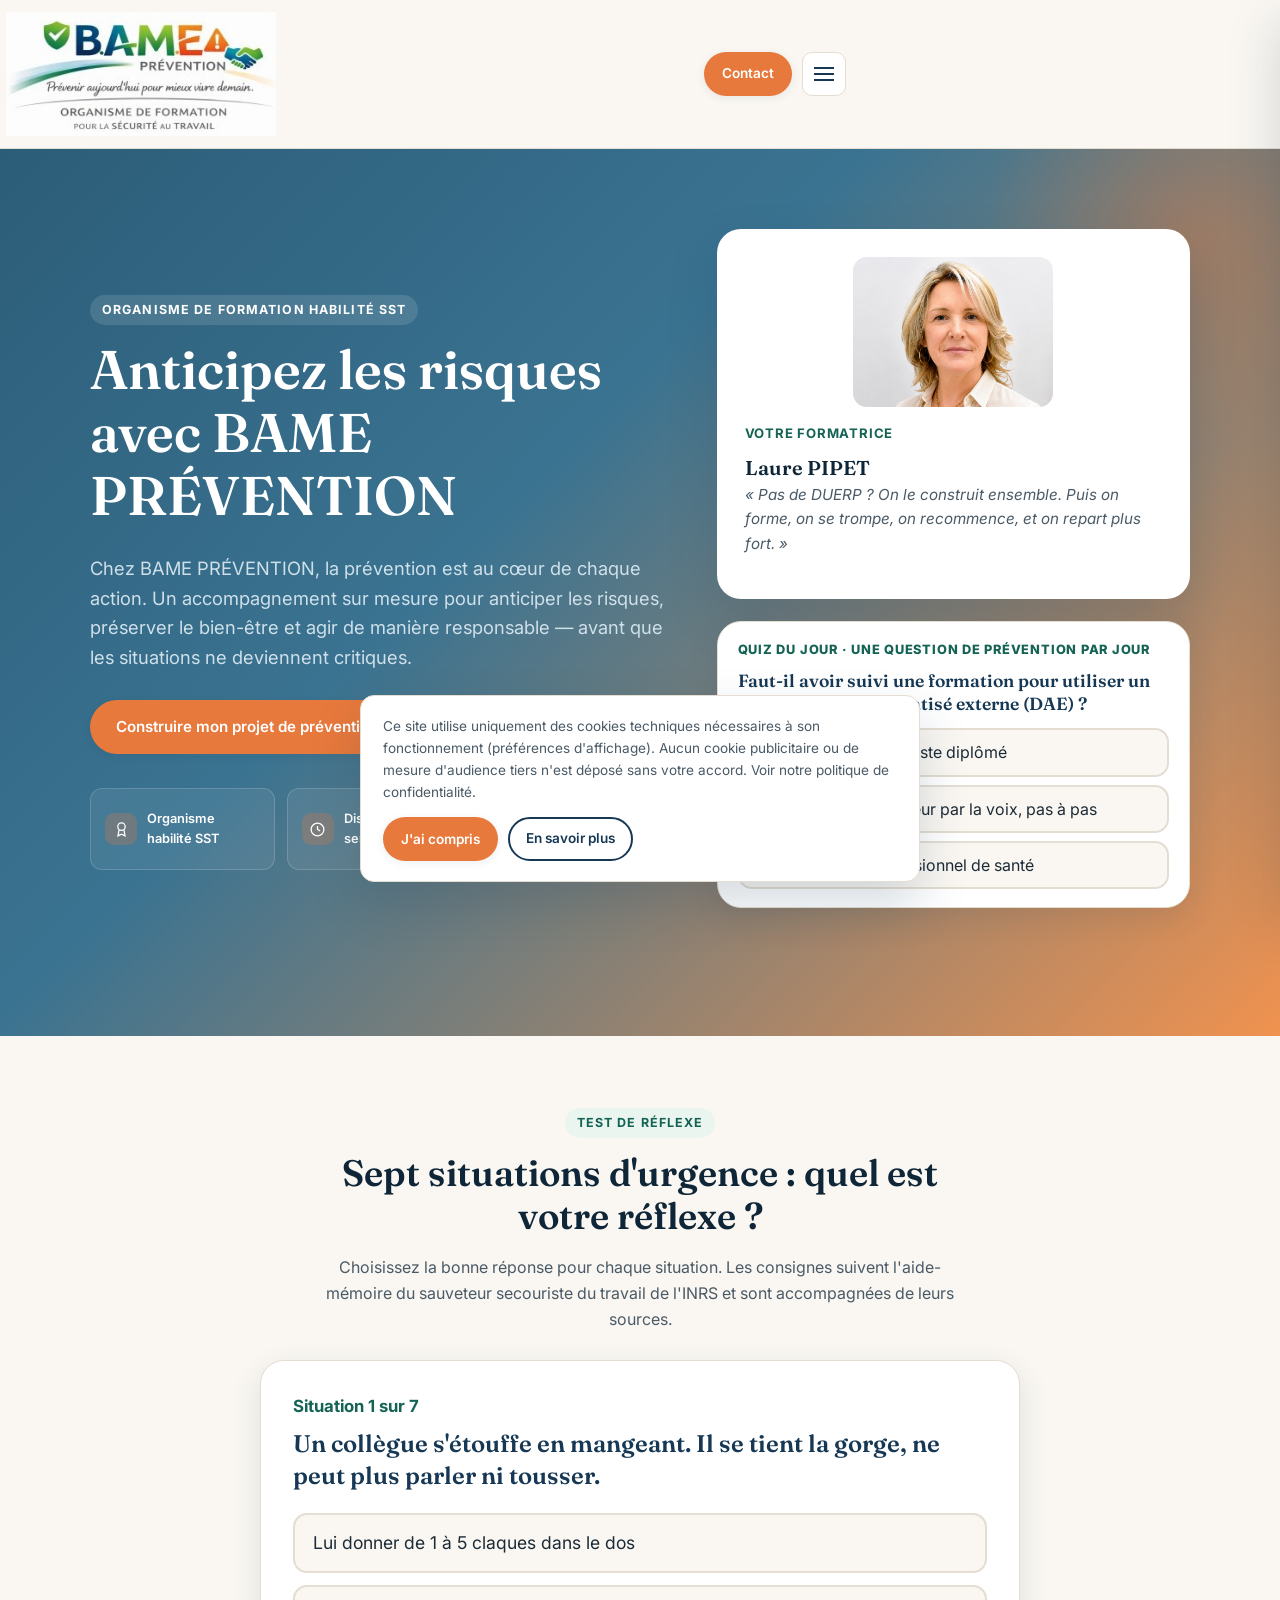
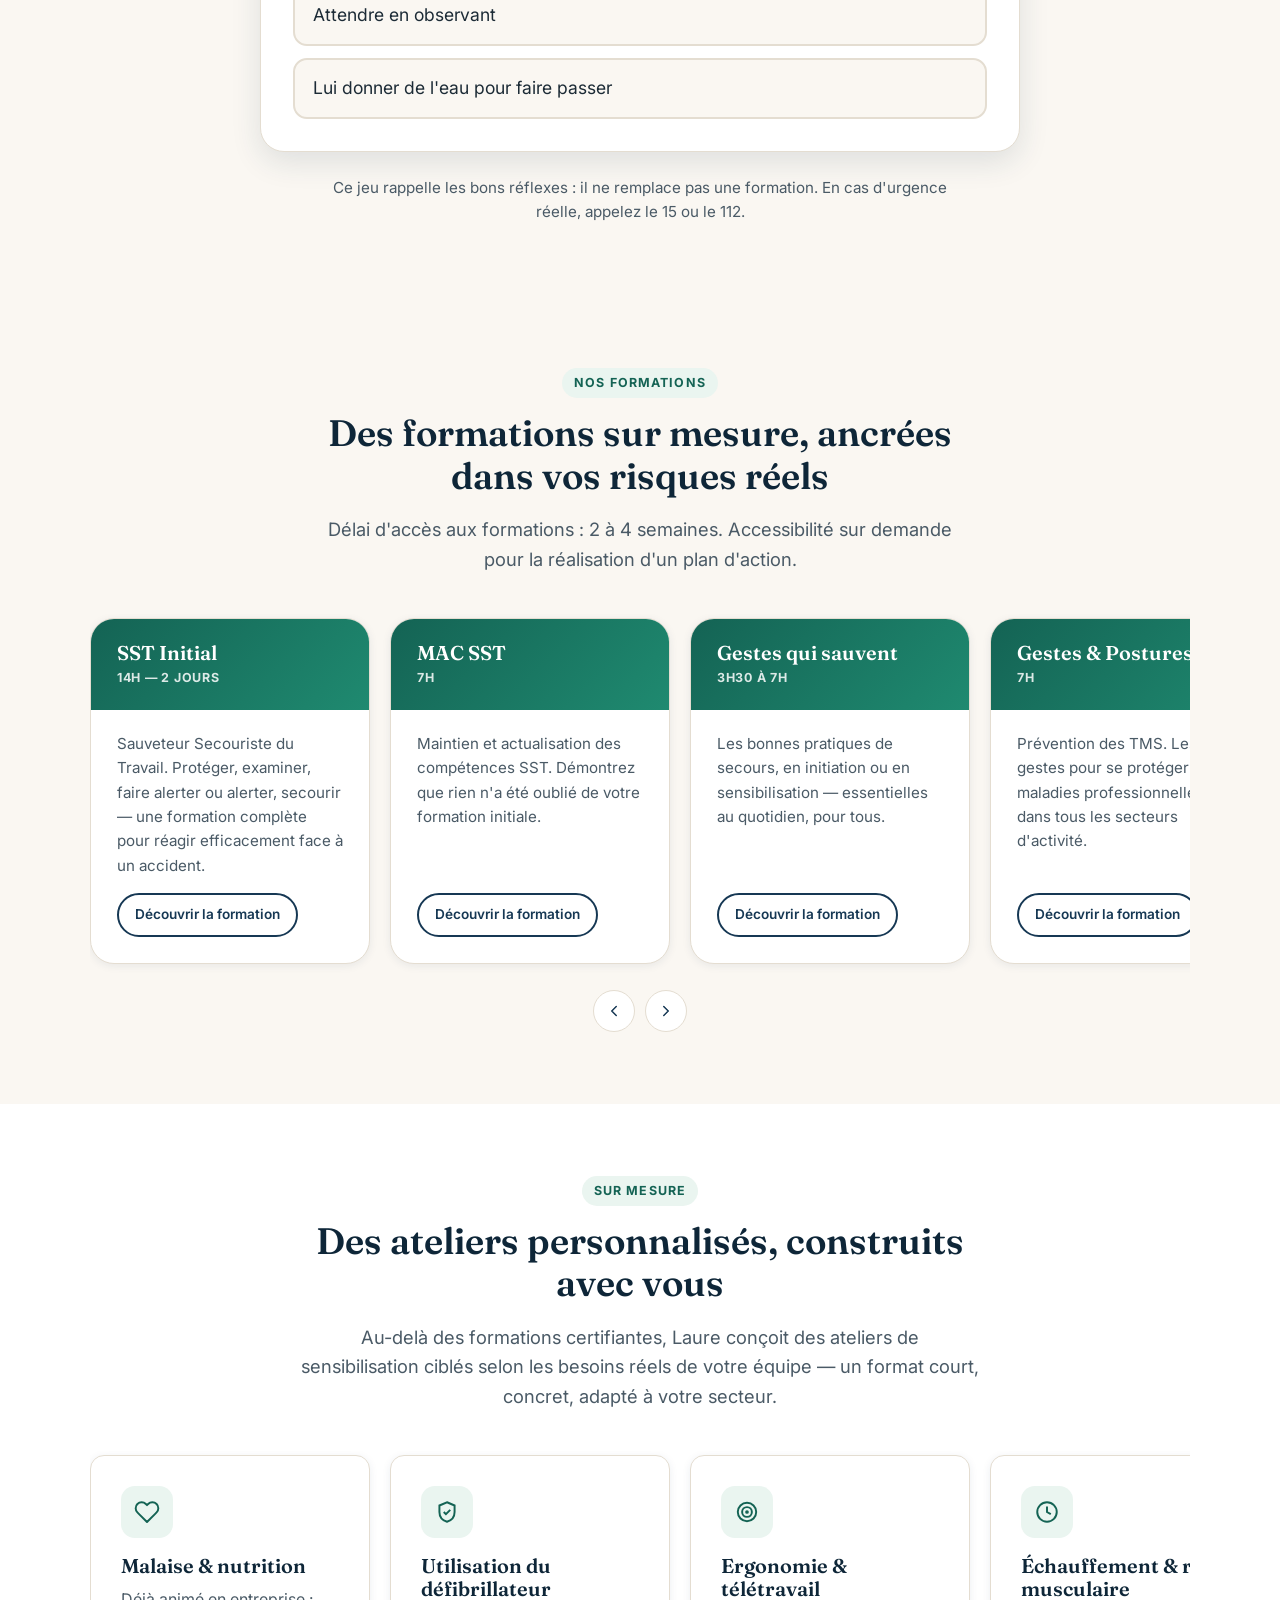
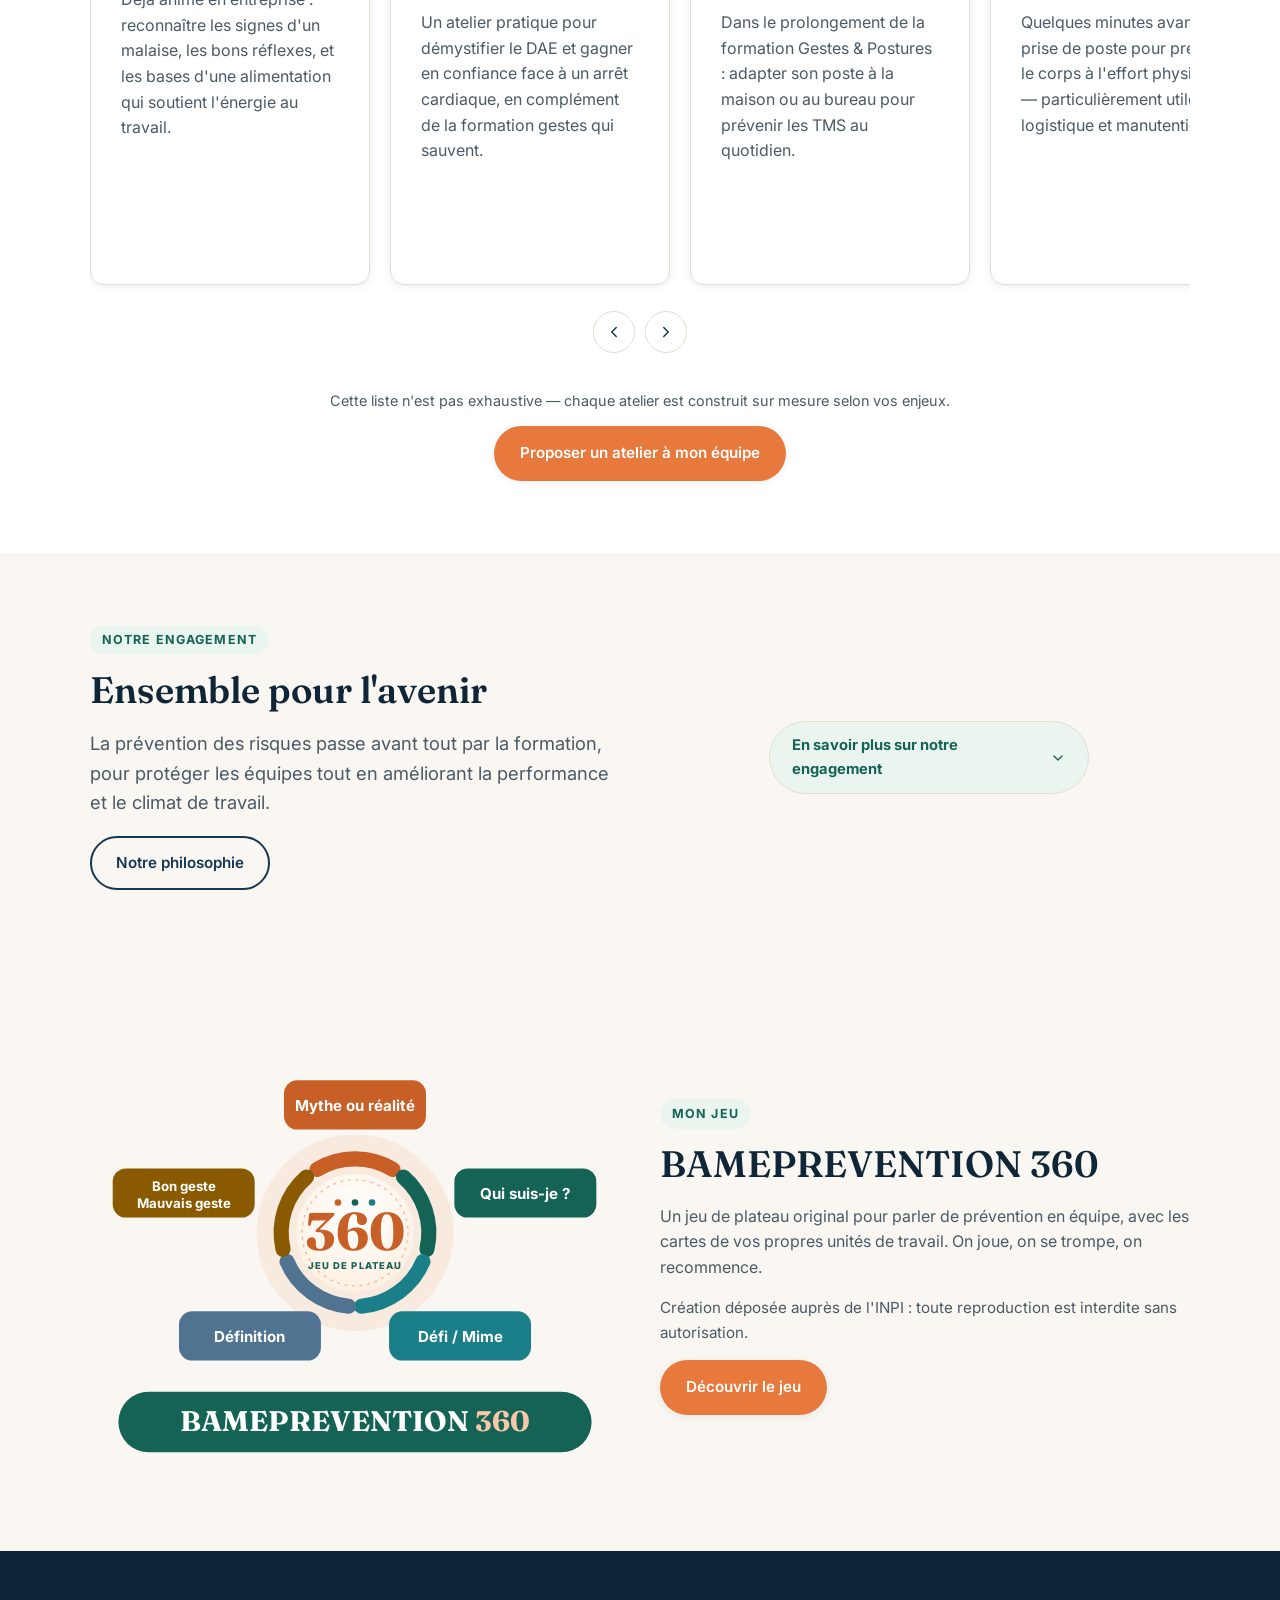
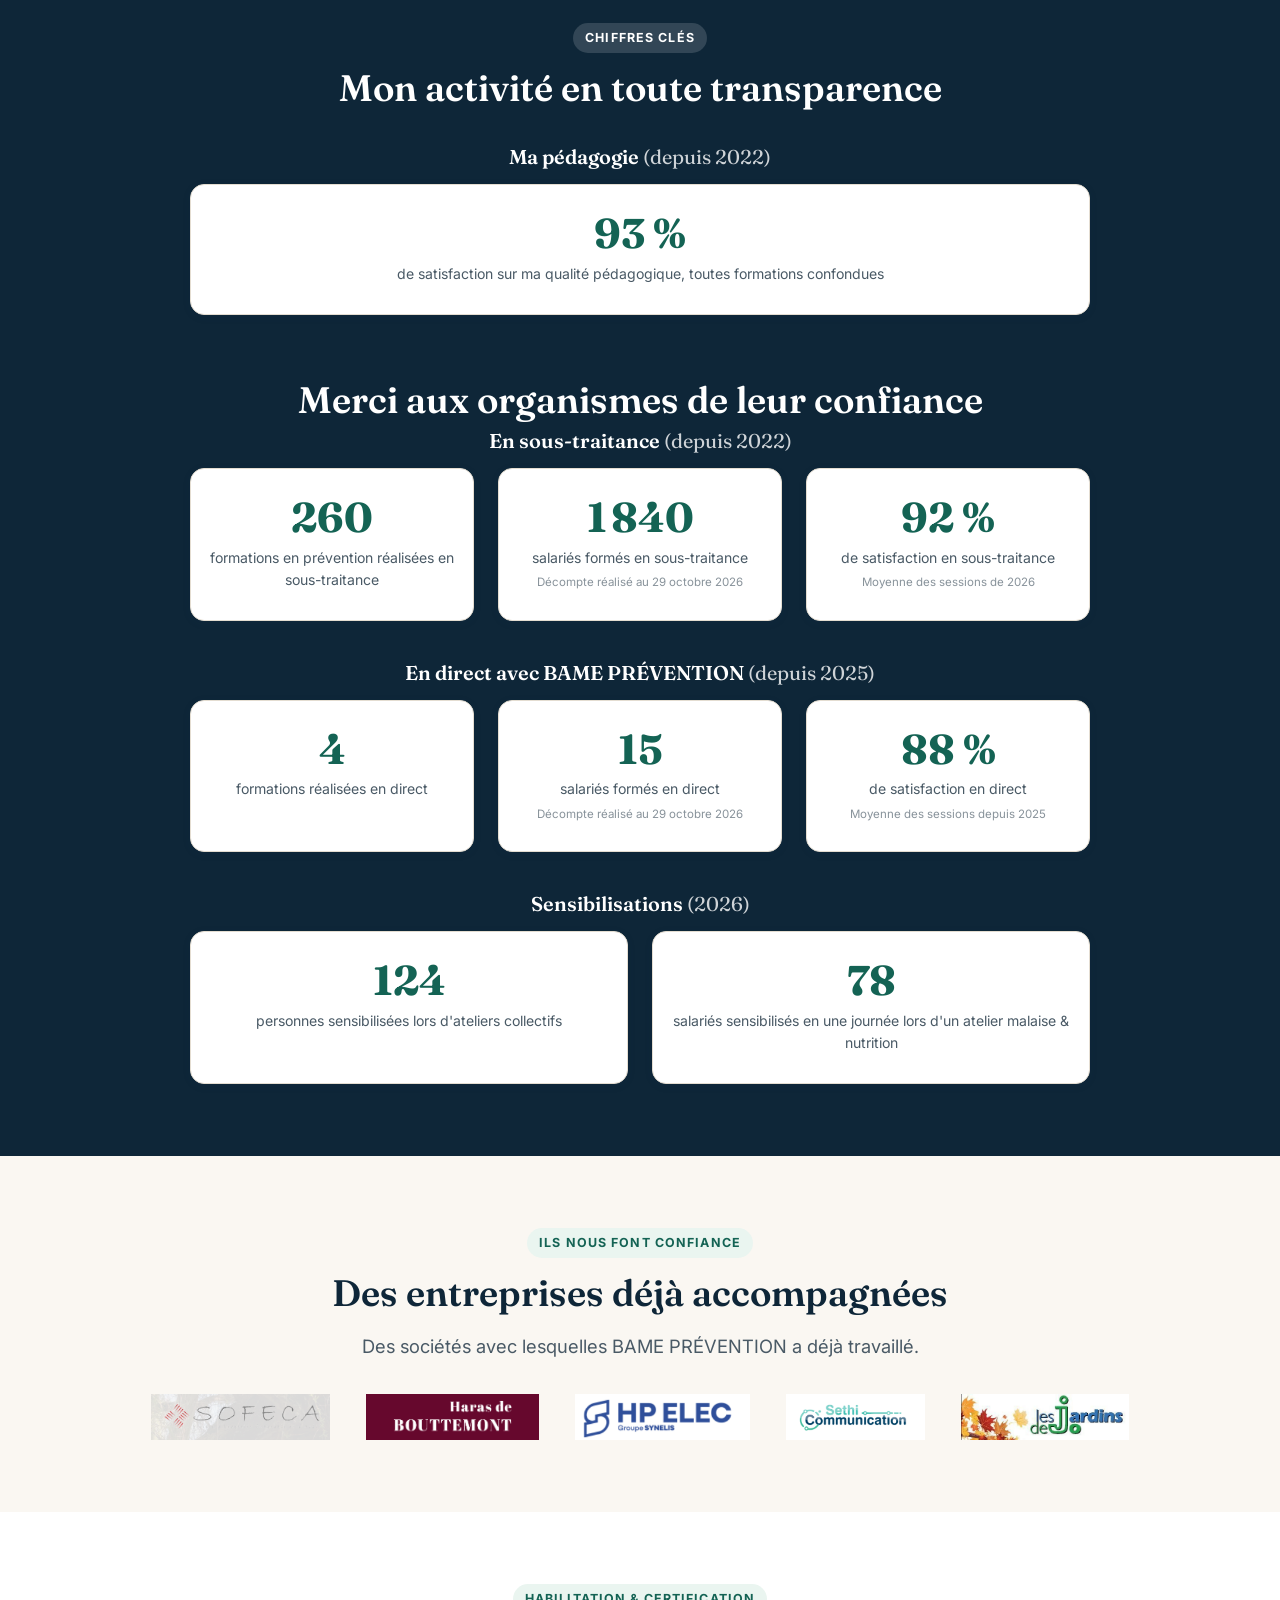
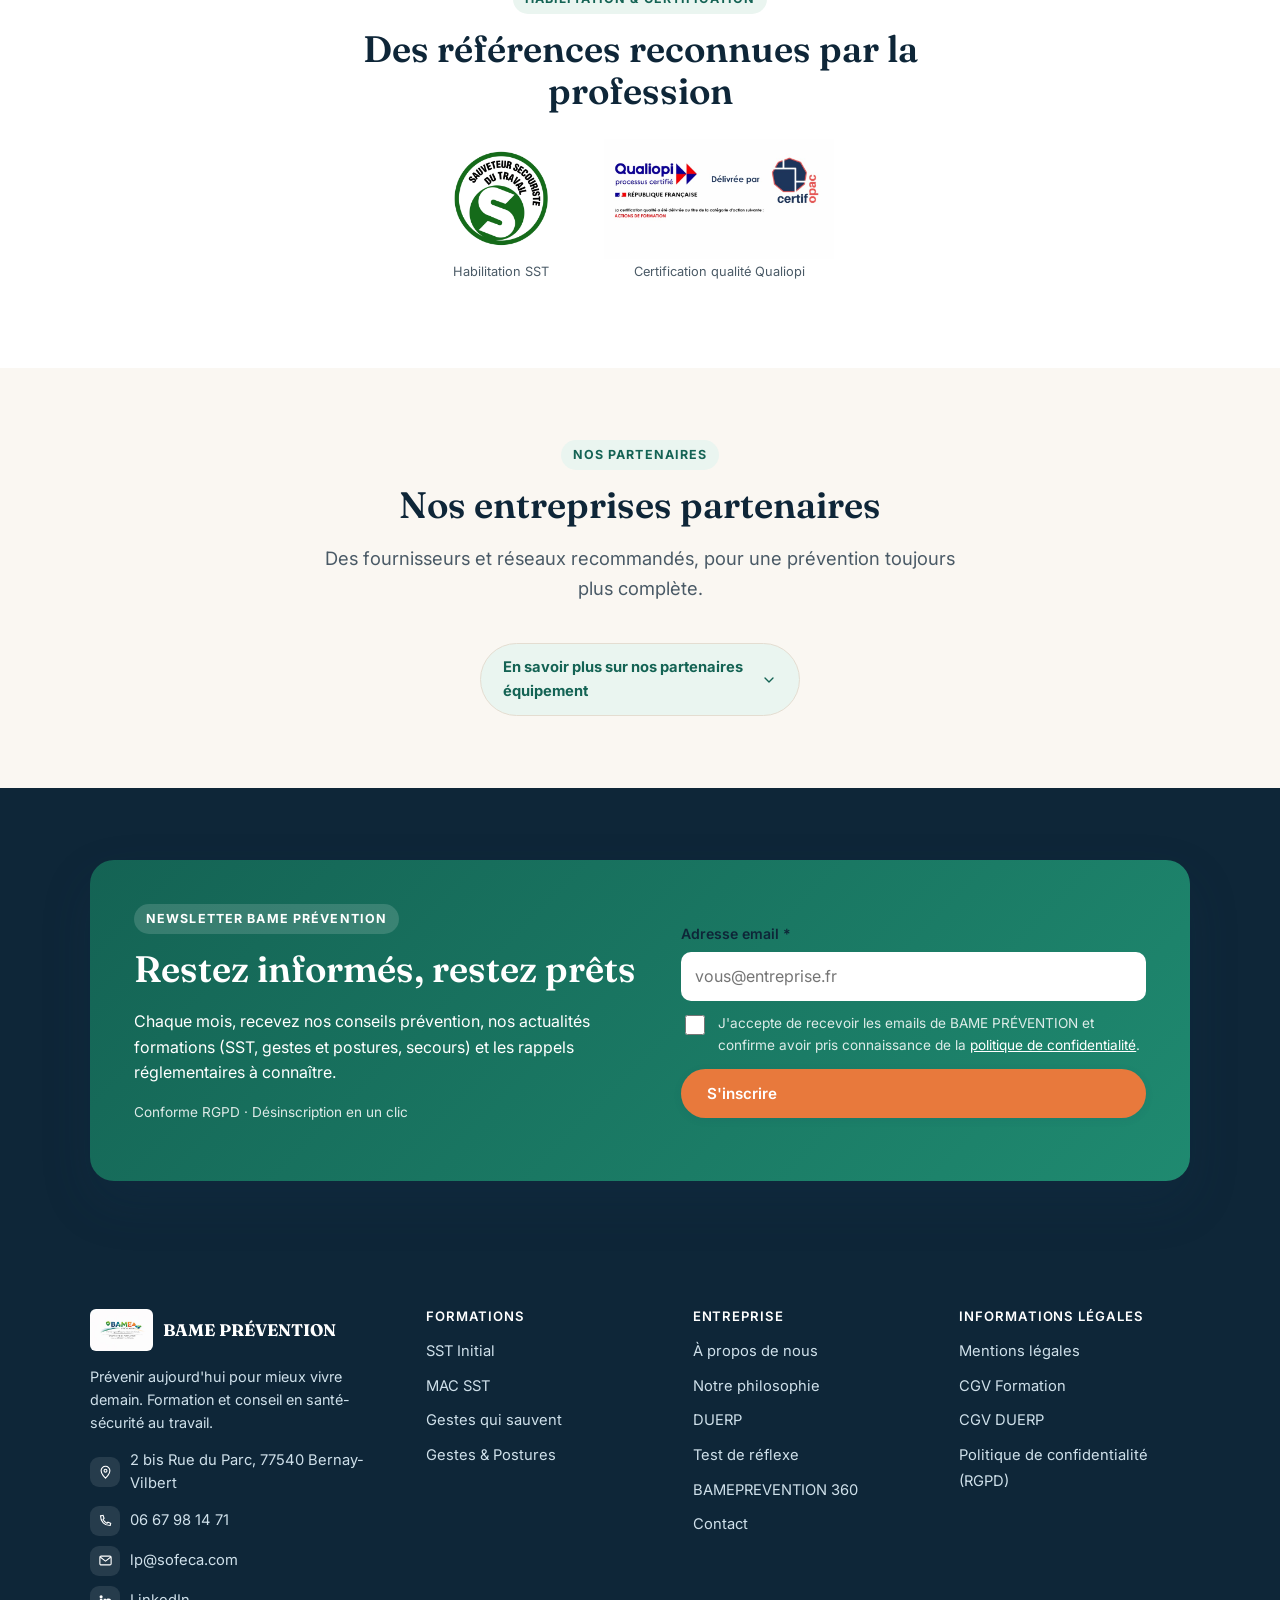
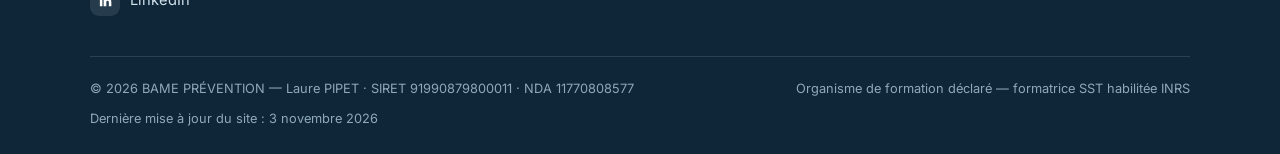
==== commit 686b987e: "Déplace le quiz du jour sous la photo de Laure PIPET dans le hero, au lieu de sous le titre Co-Autho" ====
--- a/index.html
+++ b/index.html
@@ -58,10 +58,6 @@
     <div>
       <span class="eyebrow" style="background:rgba(255,255,255,.12);color:#fff;">Organisme de formation habilité SST</span>
       <h1>Anticipez les risques avec BAME PRÉVENTION</h1>
-      <div class="jeu jeu--hero jeu--haut">
-        <p class="jeu-label">Quiz du jour · une question de prévention par jour</p>
-        <div id="quiz-jour"></div>
-      </div>
       <p class="lede">Chez BAME PRÉVENTION, la prévention est au cœur de chaque action. Un accompagnement sur mesure pour anticiper les risques, préserver le bien-être et agir de manière responsable — avant que les situations ne deviennent critiques.</p>
       <div class="hero-actions">
         <a class="btn btn-primary" href="/contact.html">Construire mon projet de prévention</a>
@@ -73,11 +69,17 @@
         <a class="hero-badge" href="/philosophie.html#accessibilite"><span class="badge-ico"><svg viewBox="0 0 24 24" fill="none" stroke="currentColor" stroke-width="1.8"><circle cx="9" cy="8" r="3.2"/><path d="M2.5 20c.6-3.6 3.3-6 6.5-6s5.9 2.4 6.5 6"/><circle cx="17.5" cy="8.5" r="2.6"/><path d="M15.5 14.3c2.5.2 4.6 2.3 5 5.7"/></svg></span>Référente handicap / fiche Agefiph</a>
       </div>
     </div>
-    <div class="hero-card">
-      <img src="/assets/images/laure-pipet.jpg" alt="Laure Pipet, formatrice BAME PRÉVENTION">
-      <div class="role">Votre formatrice</div>
-      <h3>Laure PIPET</h3>
-      <p class="quote">« Pas de DUERP ? On le construit ensemble. Puis on forme, on se trompe, on recommence, et on repart plus fort. »</p>
+    <div>
+      <div class="hero-card">
+        <img src="/assets/images/laure-pipet.jpg" alt="Laure Pipet, formatrice BAME PRÉVENTION">
+        <div class="role">Votre formatrice</div>
+        <h3>Laure PIPET</h3>
+        <p class="quote">« Pas de DUERP ? On le construit ensemble. Puis on forme, on se trompe, on recommence, et on repart plus fort. »</p>
+      </div>
+      <div class="jeu jeu--hero jeu--haut">
+        <p class="jeu-label">Quiz du jour · une question de prévention par jour</p>
+        <div id="quiz-jour"></div>
+      </div>
     </div>
   </div>
   <script src="/assets/js/jeux.js" defer></script>
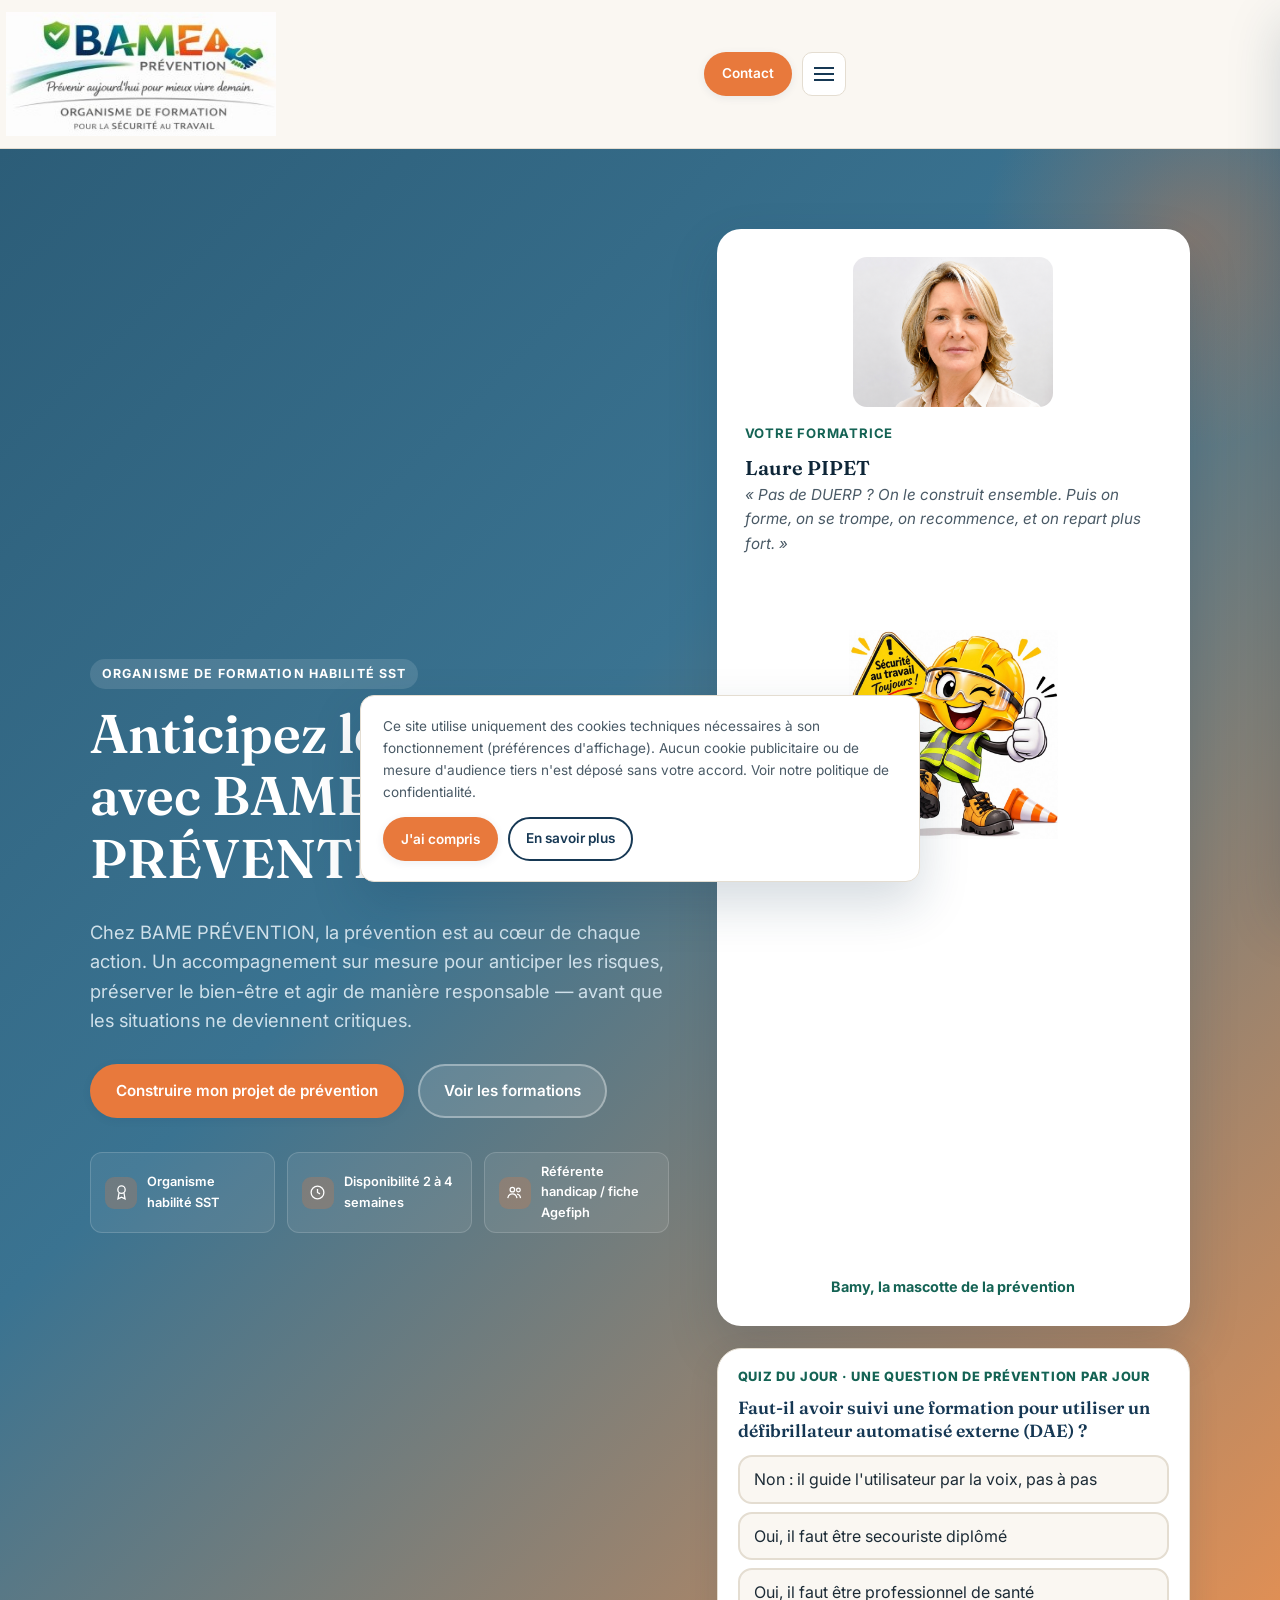
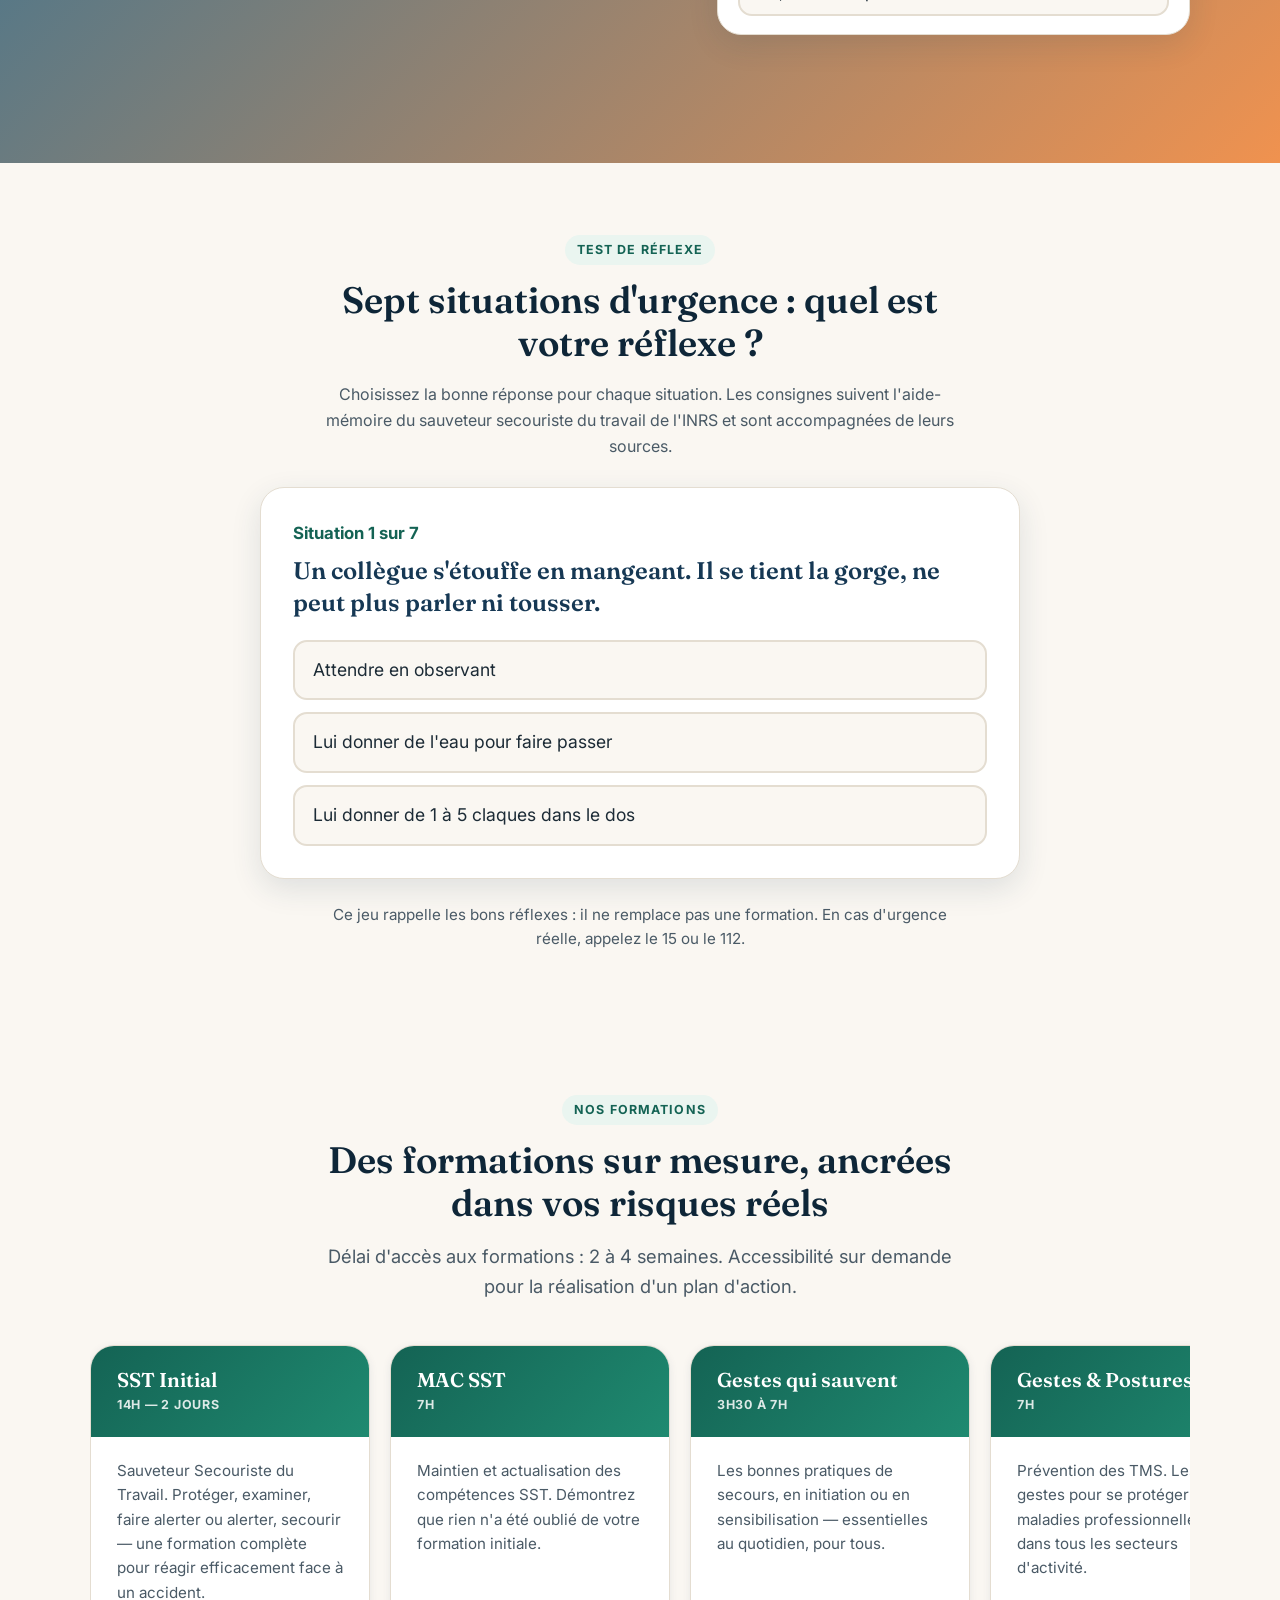
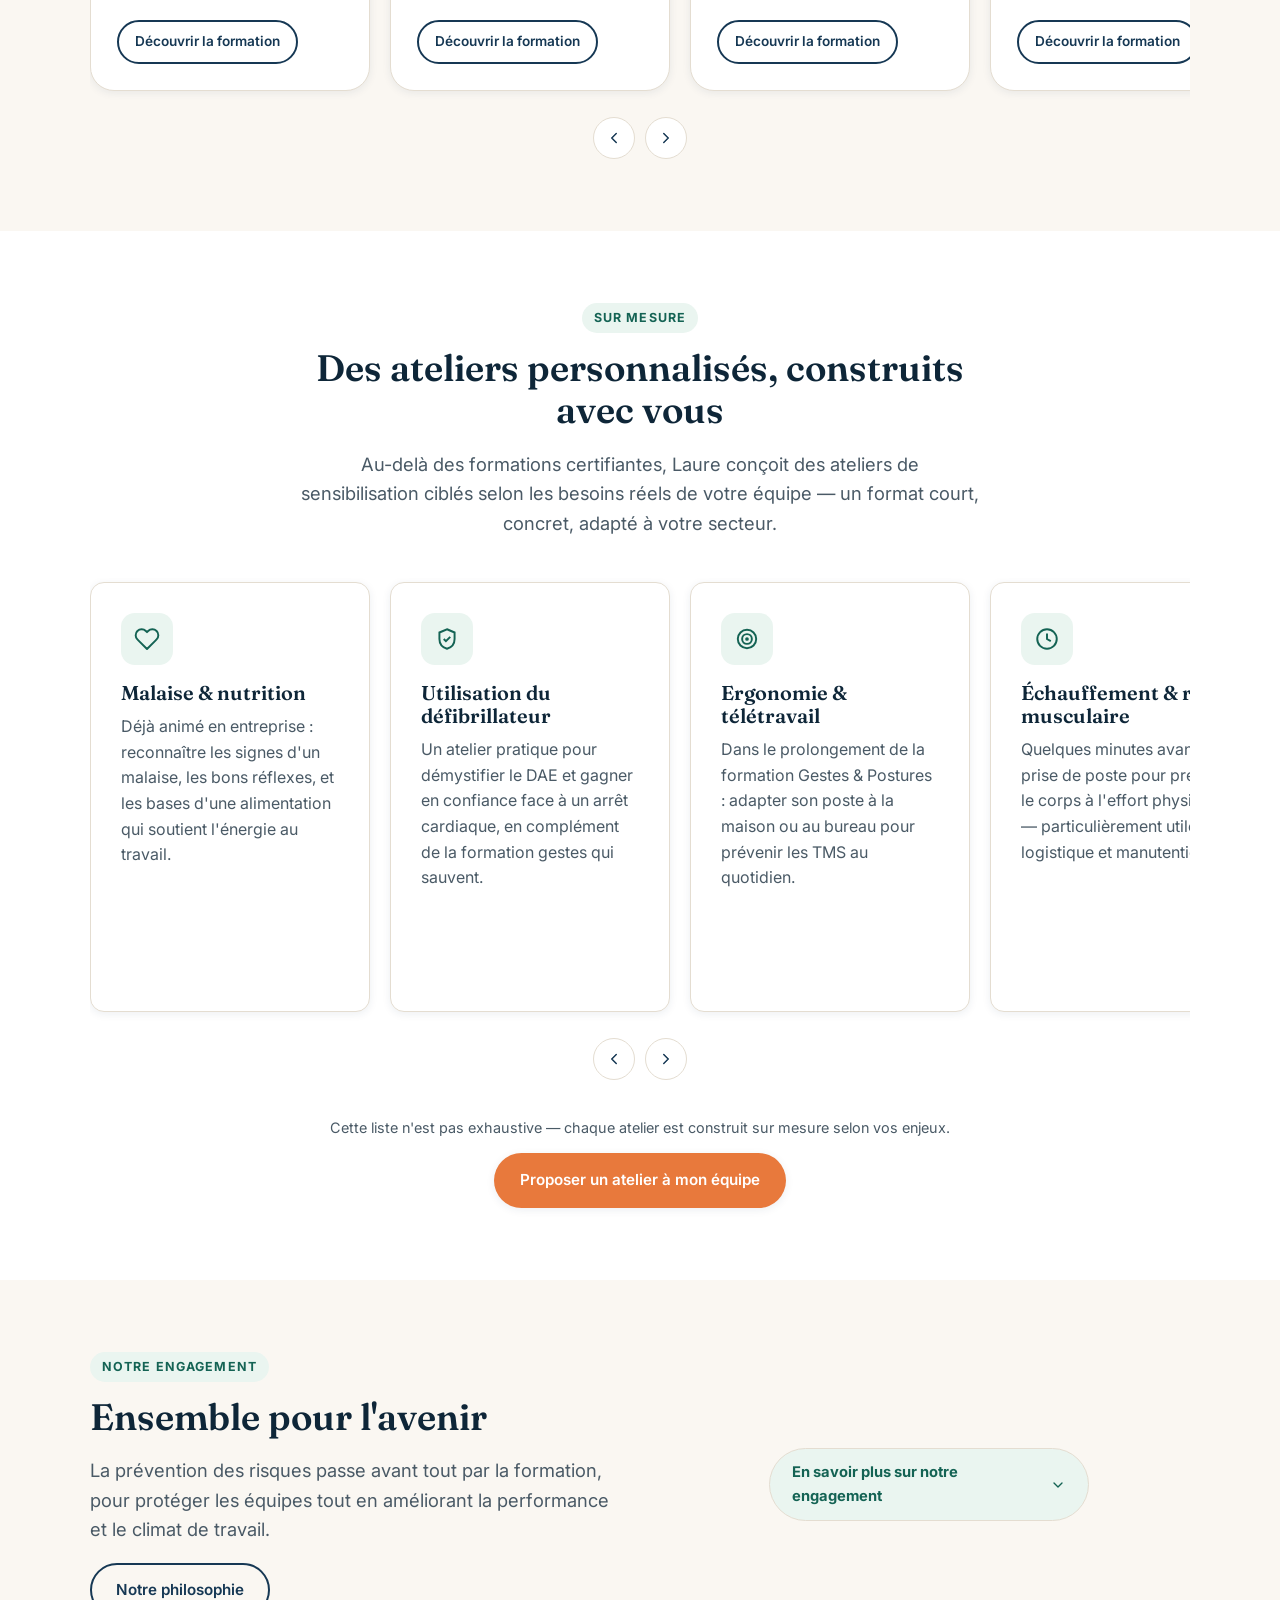
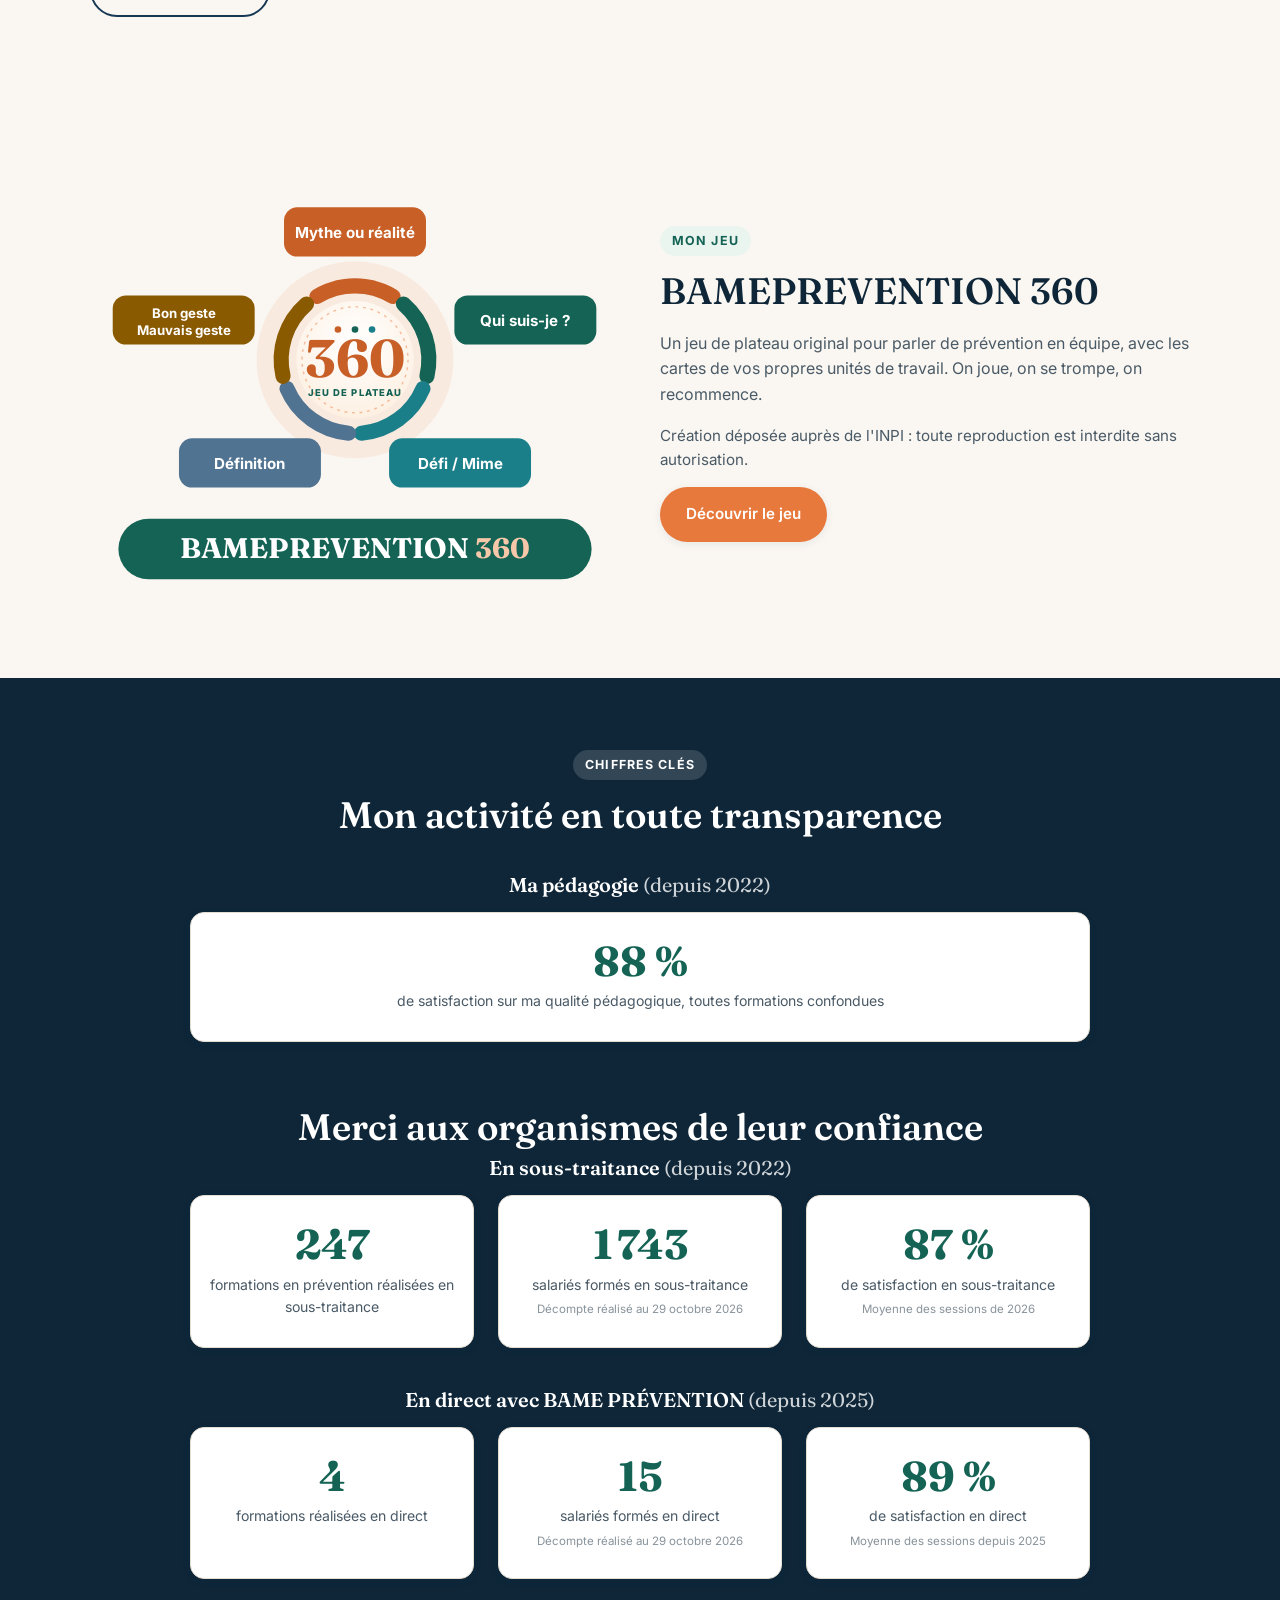
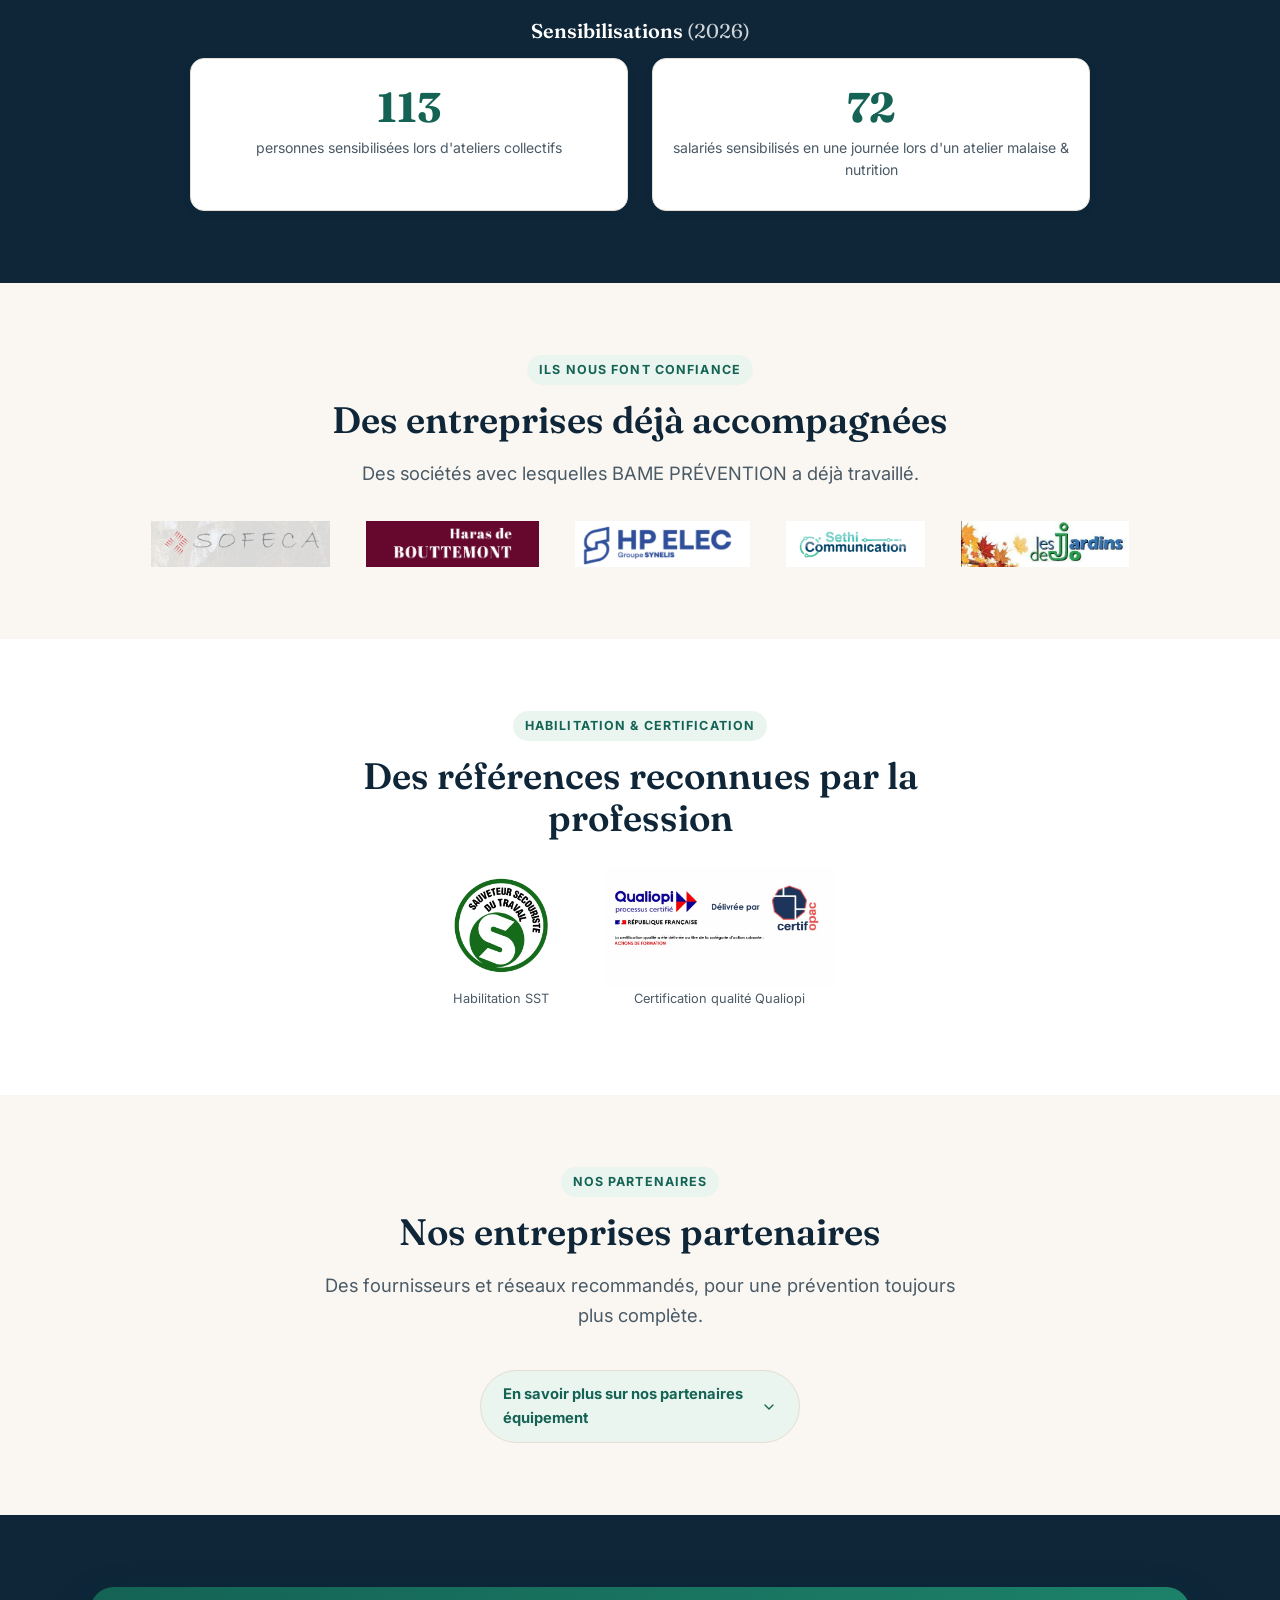
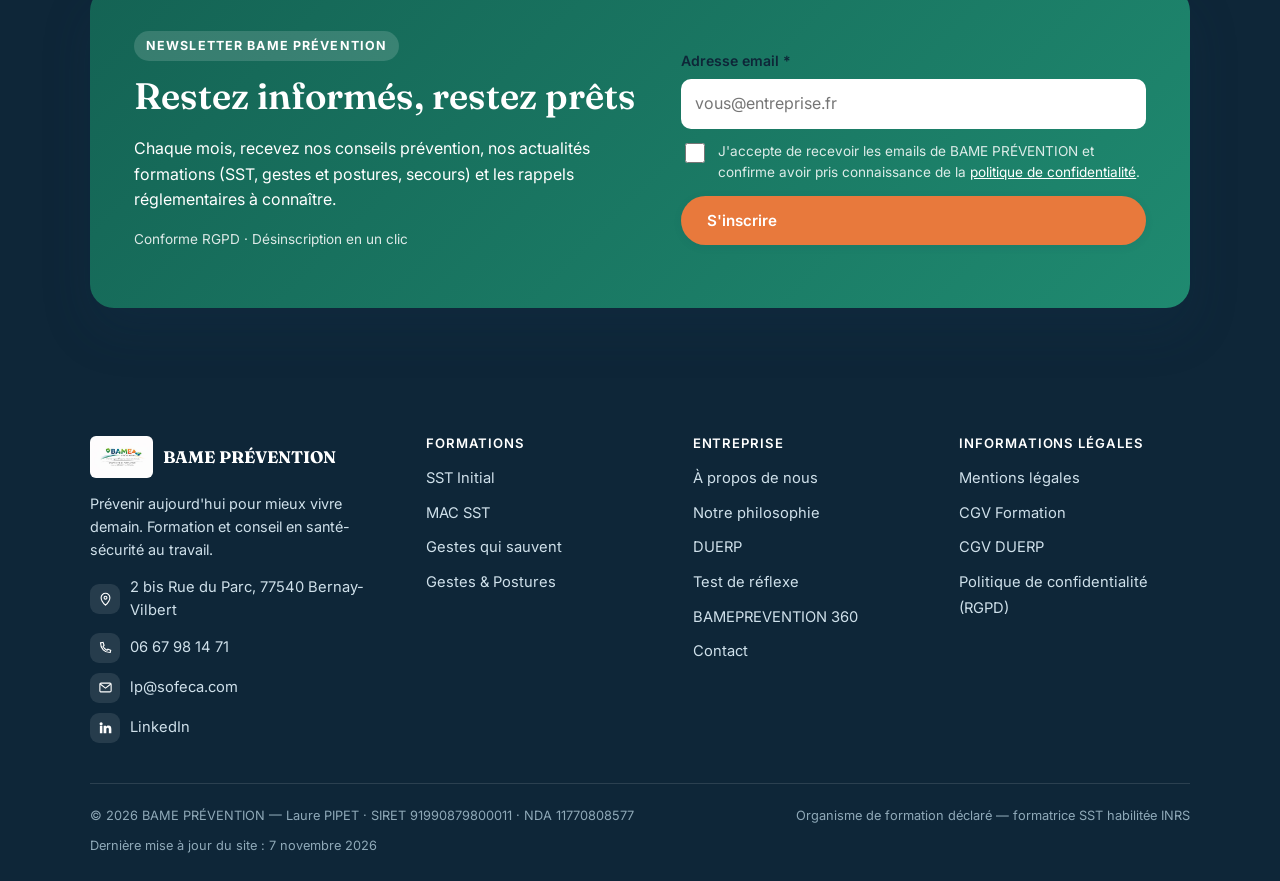
==== commit 1e81ad40: "Ajout de la mascotte Bamy sous la citation de la formatrice (la photo reste en place) Co-Authored-By" ====
--- a/index.html
+++ b/index.html
@@ -75,6 +75,8 @@
         <div class="role">Votre formatrice</div>
         <h3>Laure PIPET</h3>
         <p class="quote">« Pas de DUERP ? On le construit ensemble. Puis on forme, on se trompe, on recommence, et on repart plus fort. »</p>
+        <img class="mascotte" src="/assets/images/mascotte-bamy.jpg" alt="Bamy, la mascotte de BAME PRÉVENTION : un casque de chantier souriant qui lève le pouce" loading="lazy" width="700" height="700">
+        <p class="mascotte-legende">Bamy, la mascotte de la prévention</p>
       </div>
       <div class="jeu jeu--hero jeu--haut">
         <p class="jeu-label">Quiz du jour · une question de prévention par jour</p>
@@ -487,7 +489,7 @@
     <div class="footer-bottom">
       <span>&copy; <span data-current-year>2026</span> BAME PRÉVENTION — Laure PIPET · SIRET 91990879800011 · NDA 11770808577</span>
       <span>Organisme de formation déclaré — formatrice SST habilitée INRS</span>
-      <span>Dernière mise à jour du site : 3 novembre 2026</span>
+      <span>Dernière mise à jour du site : 7 novembre 2026</span>
     </div>
   </div>
 </footer>
--- a/assets/css/style.css
+++ b/assets/css/style.css
@@ -483,3 +483,6 @@
 
 /* Visuel du jeu BAME PRÉVENTION 360 */
 .visuel-360{ width:100%; height:auto; display:block; }
+
+.hero-card img.mascotte{ width:50%; aspect-ratio:1/1; object-fit:contain; border-radius:0; margin:14px auto 4px; display:block; }
+.mascotte-legende{ text-align:center; font-weight:700; color:var(--teal-dark); font-size:.9rem; margin:0; }
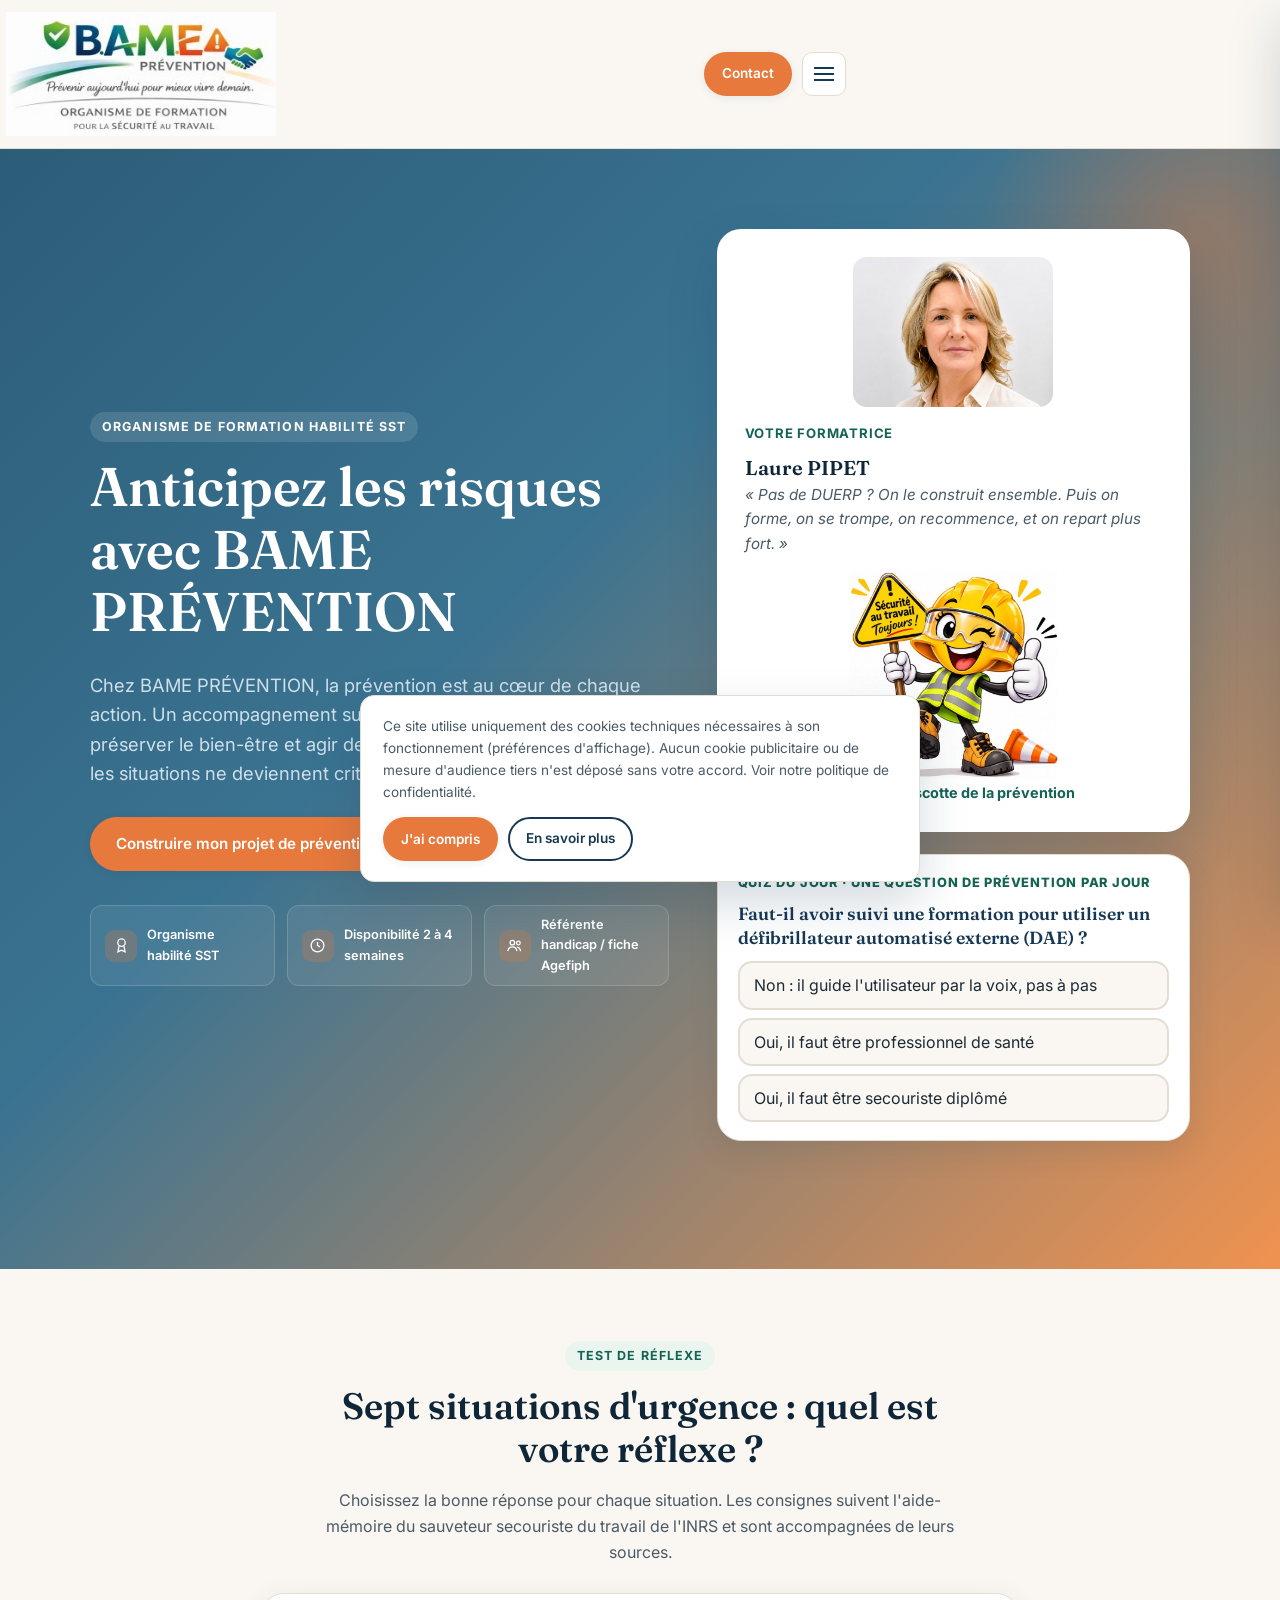
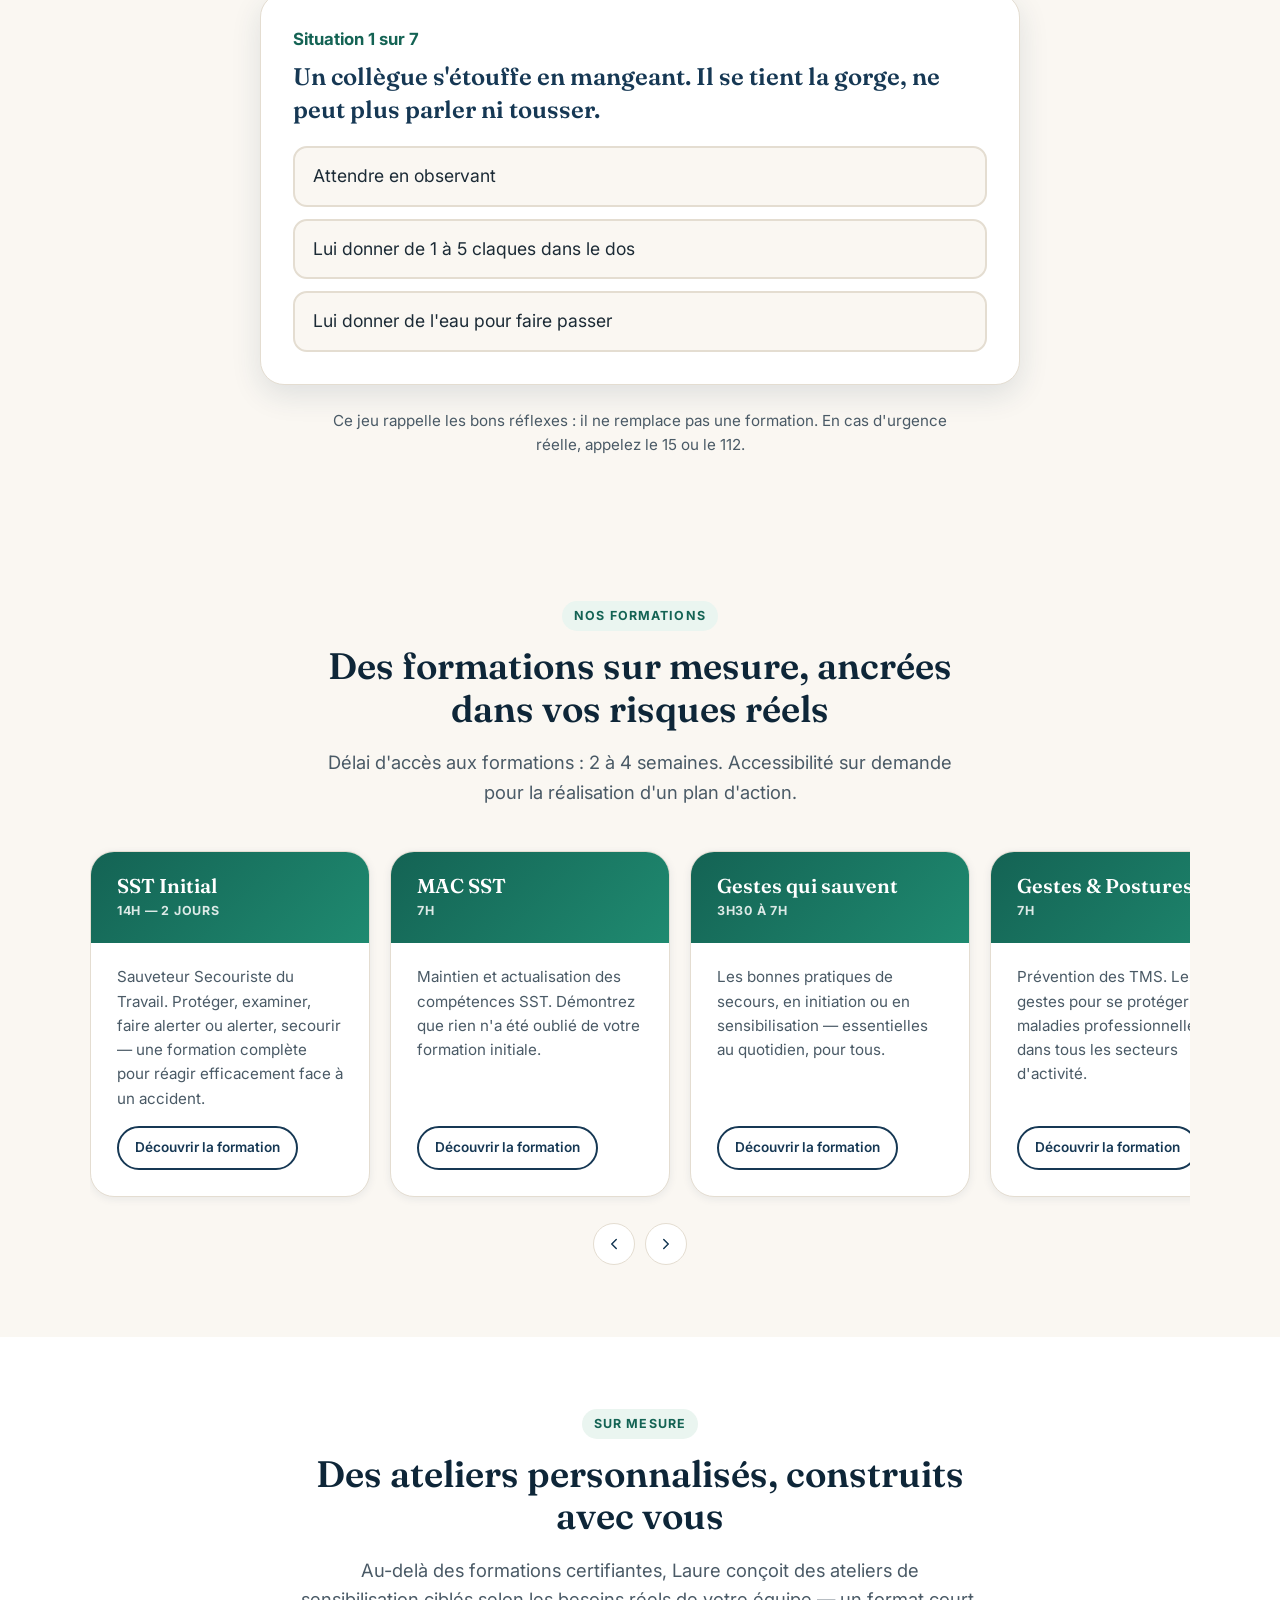
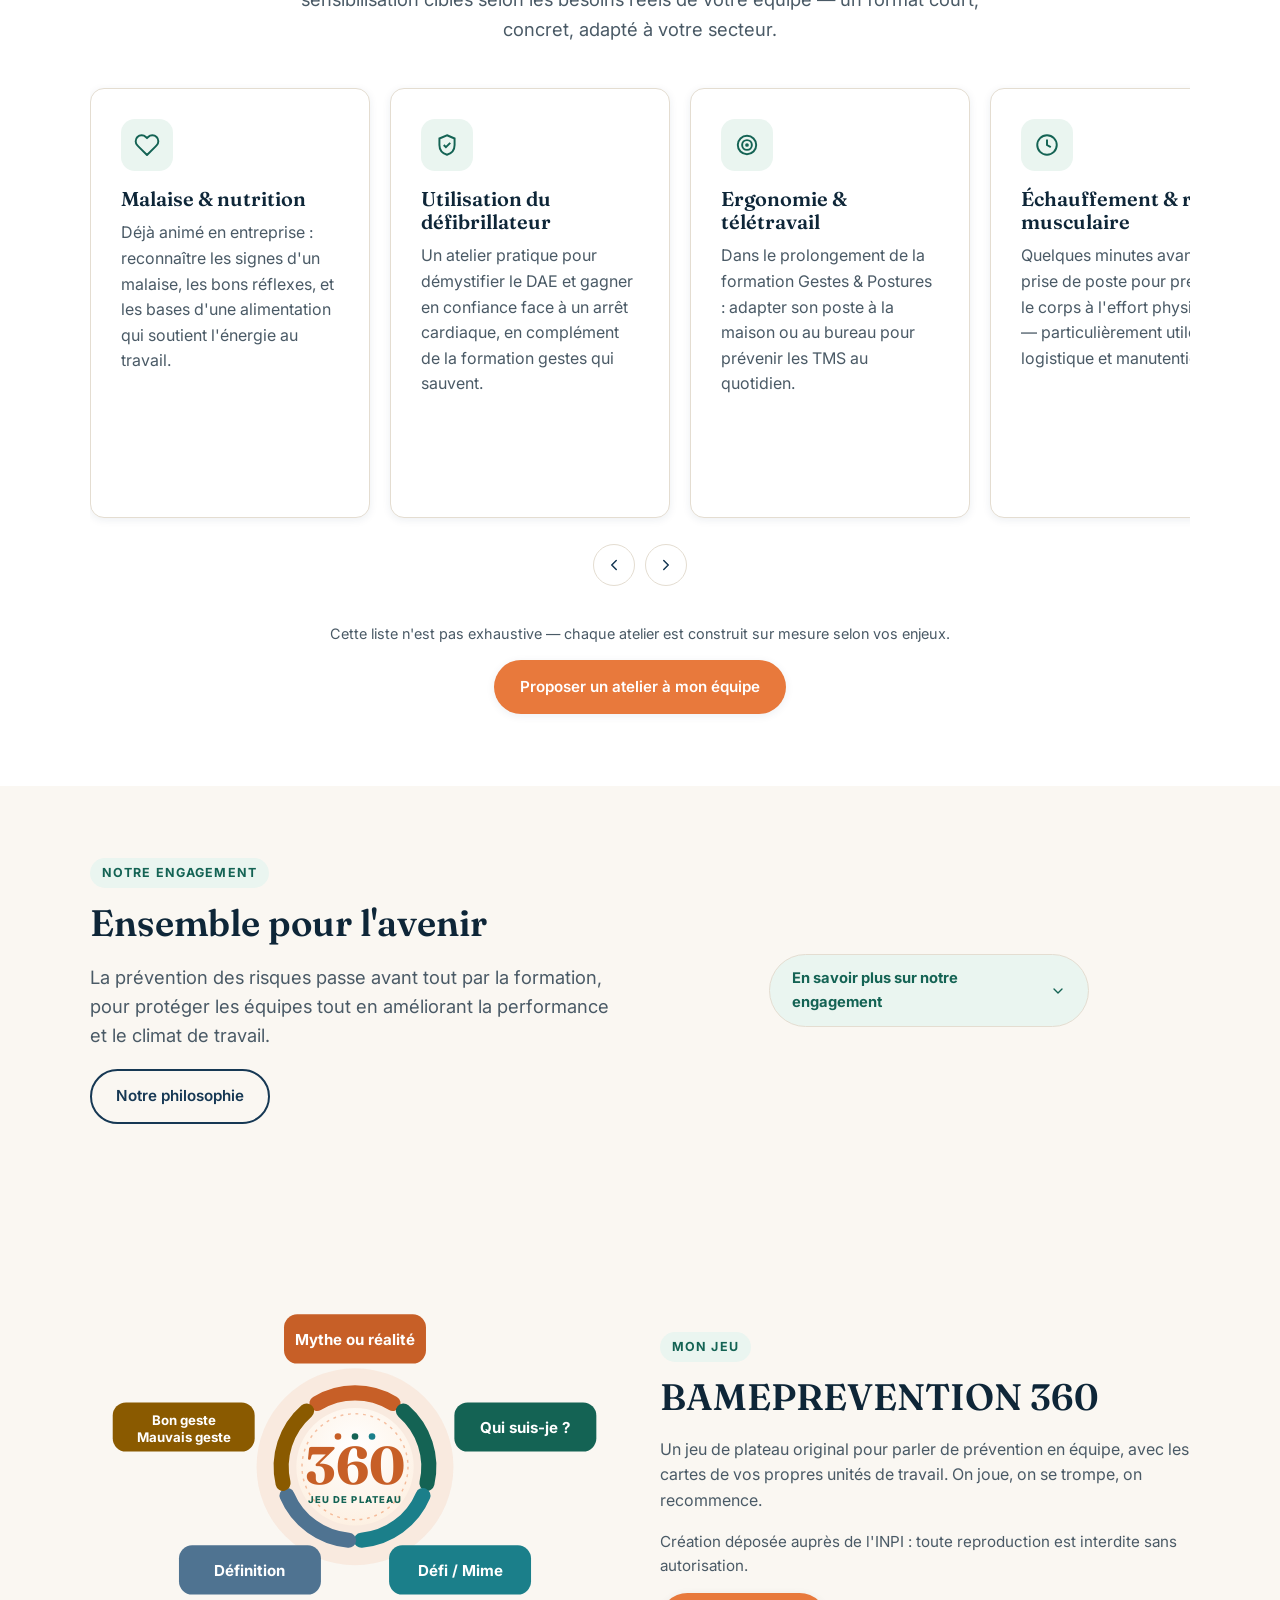
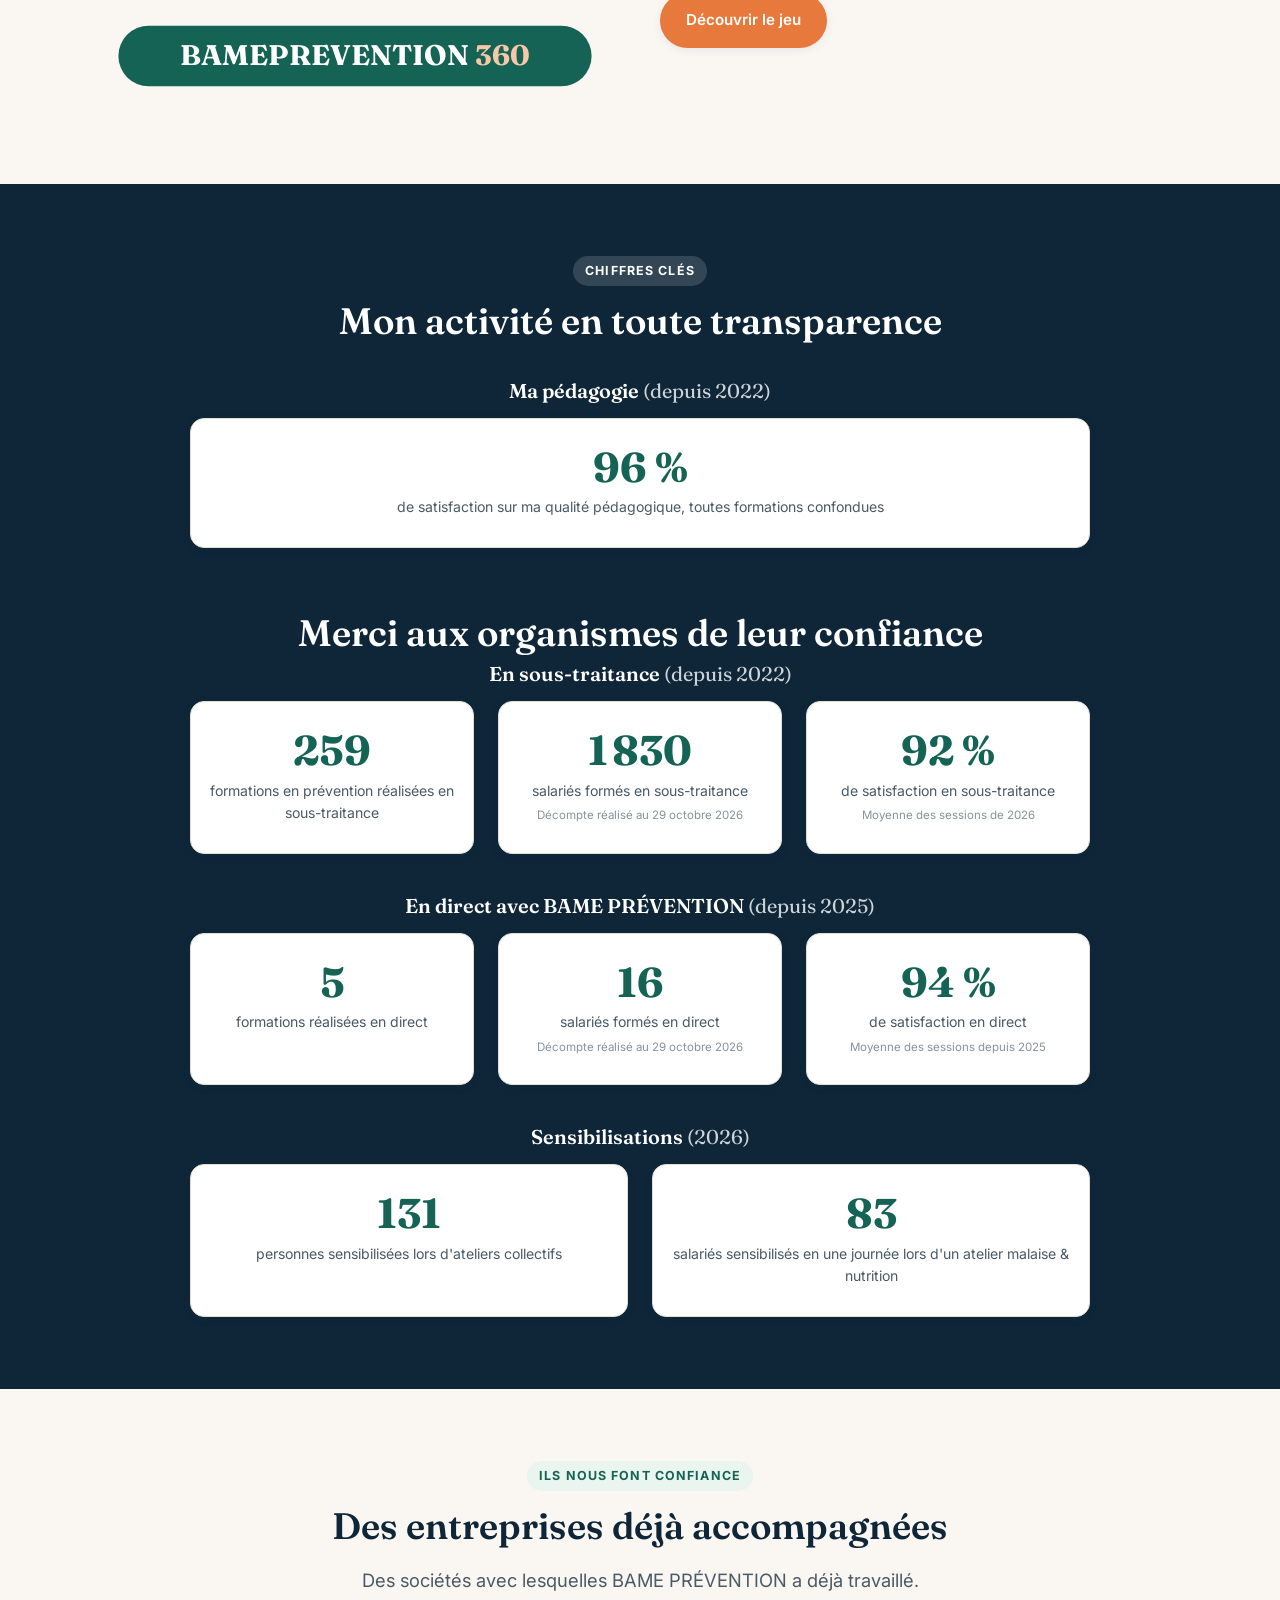
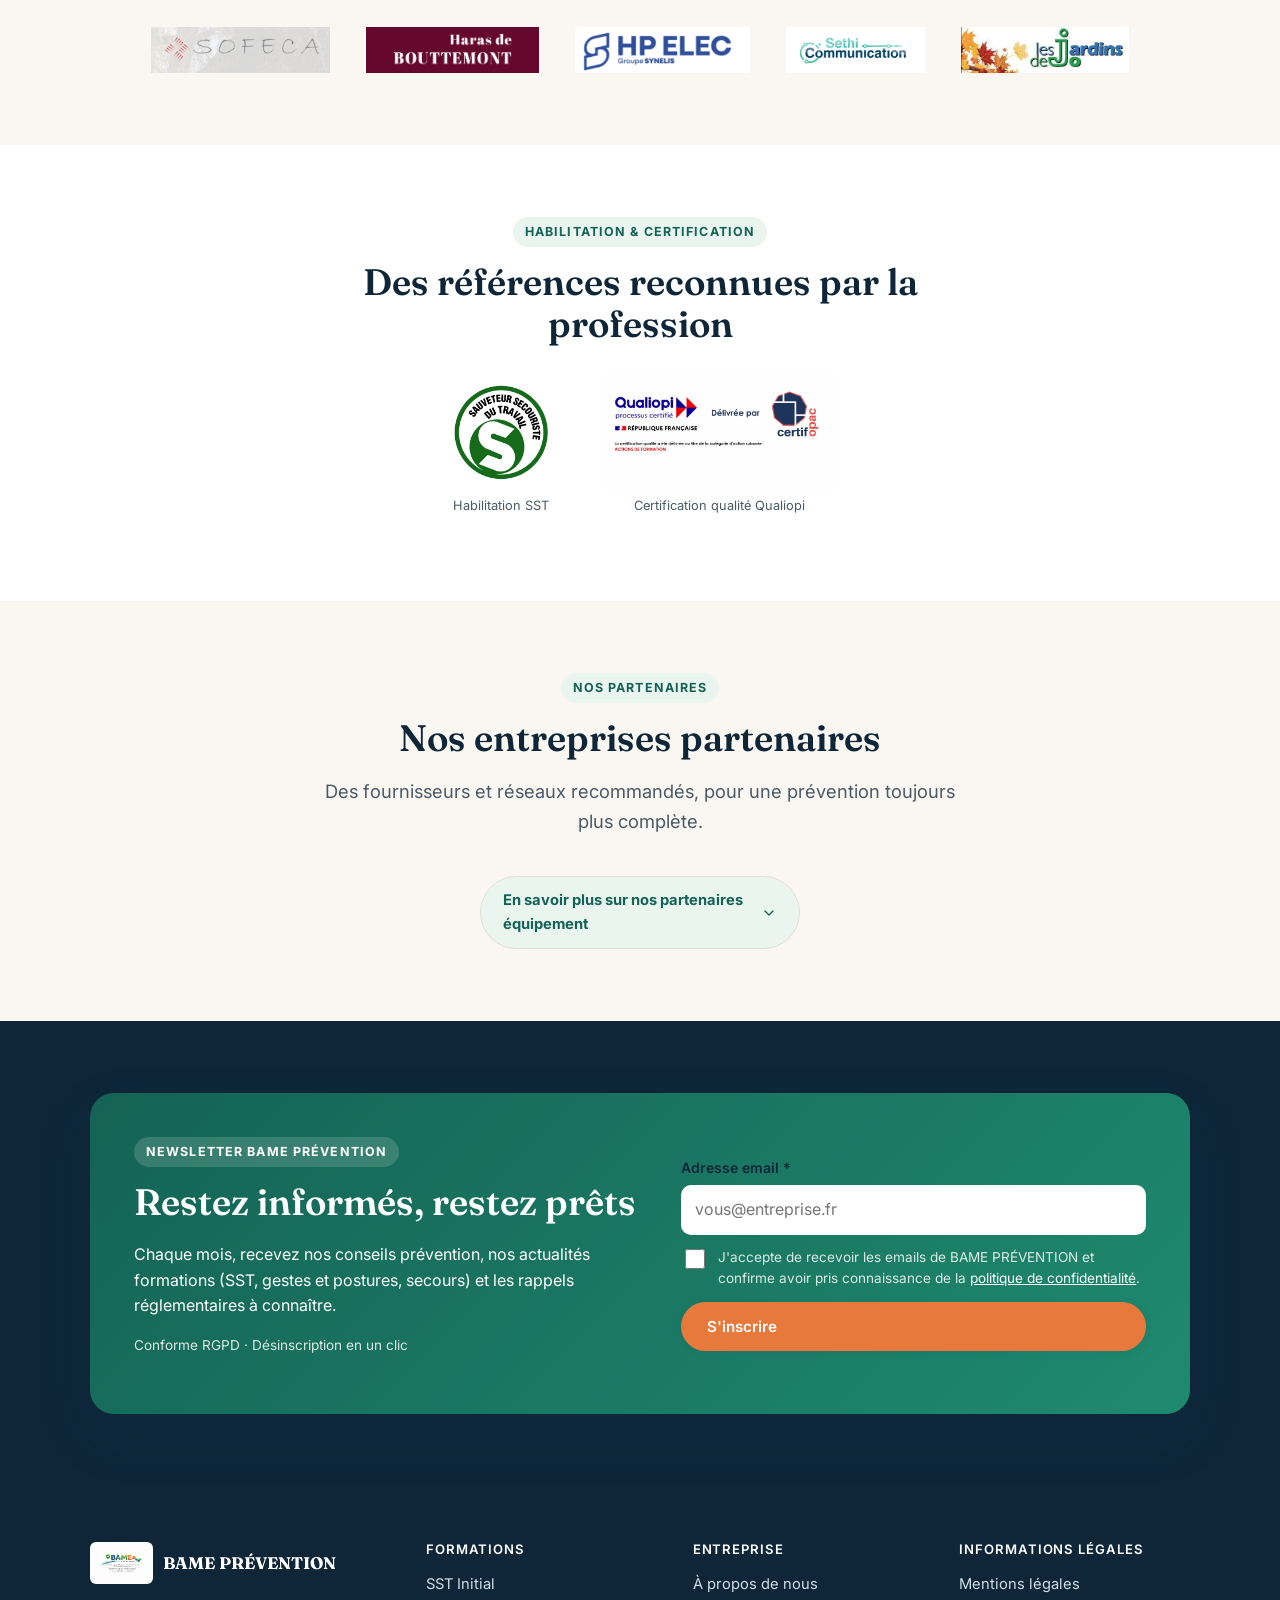
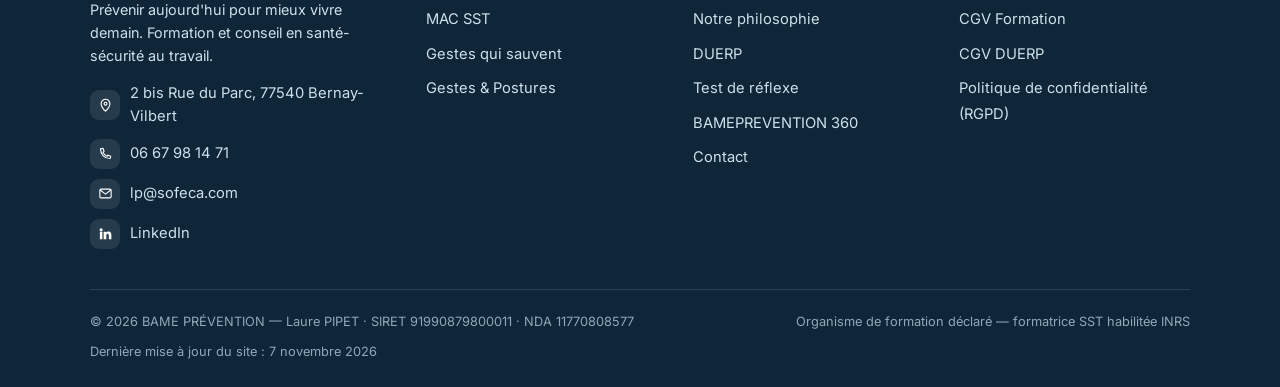
==== commit 85df94c4: "Mascotte : rogne les marges blanches pour rapprocher l'image de sa légende Co-Authored-By: Claude So" ====
--- a/index.html
+++ b/index.html
@@ -75,7 +75,7 @@
         <div class="role">Votre formatrice</div>
         <h3>Laure PIPET</h3>
         <p class="quote">« Pas de DUERP ? On le construit ensemble. Puis on forme, on se trompe, on recommence, et on repart plus fort. »</p>
-        <img class="mascotte" src="/assets/images/mascotte-bamy.jpg" alt="Bamy, la mascotte de BAME PRÉVENTION : un casque de chantier souriant qui lève le pouce" loading="lazy" width="700" height="700">
+        <img class="mascotte" src="/assets/images/mascotte-bamy.jpg" alt="Bamy, la mascotte de BAME PRÉVENTION : un casque de chantier souriant qui lève le pouce" loading="lazy" width="700" height="698">
         <p class="mascotte-legende">Bamy, la mascotte de la prévention</p>
       </div>
       <div class="jeu jeu--hero jeu--haut">
--- a/assets/css/style.css
+++ b/assets/css/style.css
@@ -484,5 +484,5 @@
 /* Visuel du jeu BAME PRÉVENTION 360 */
 .visuel-360{ width:100%; height:auto; display:block; }
 
-.hero-card img.mascotte{ width:50%; aspect-ratio:1/1; object-fit:contain; border-radius:0; margin:14px auto 4px; display:block; }
-.mascotte-legende{ text-align:center; font-weight:700; color:var(--teal-dark); font-size:.9rem; margin:0; }
+.hero-card img.mascotte{ width:50%; height:auto; aspect-ratio:auto; object-fit:contain; border-radius:0; margin:14px auto 0; display:block; }
+.mascotte-legende{ text-align:center; font-weight:700; color:var(--teal-dark); font-size:.9rem; margin:2px 0 0; }
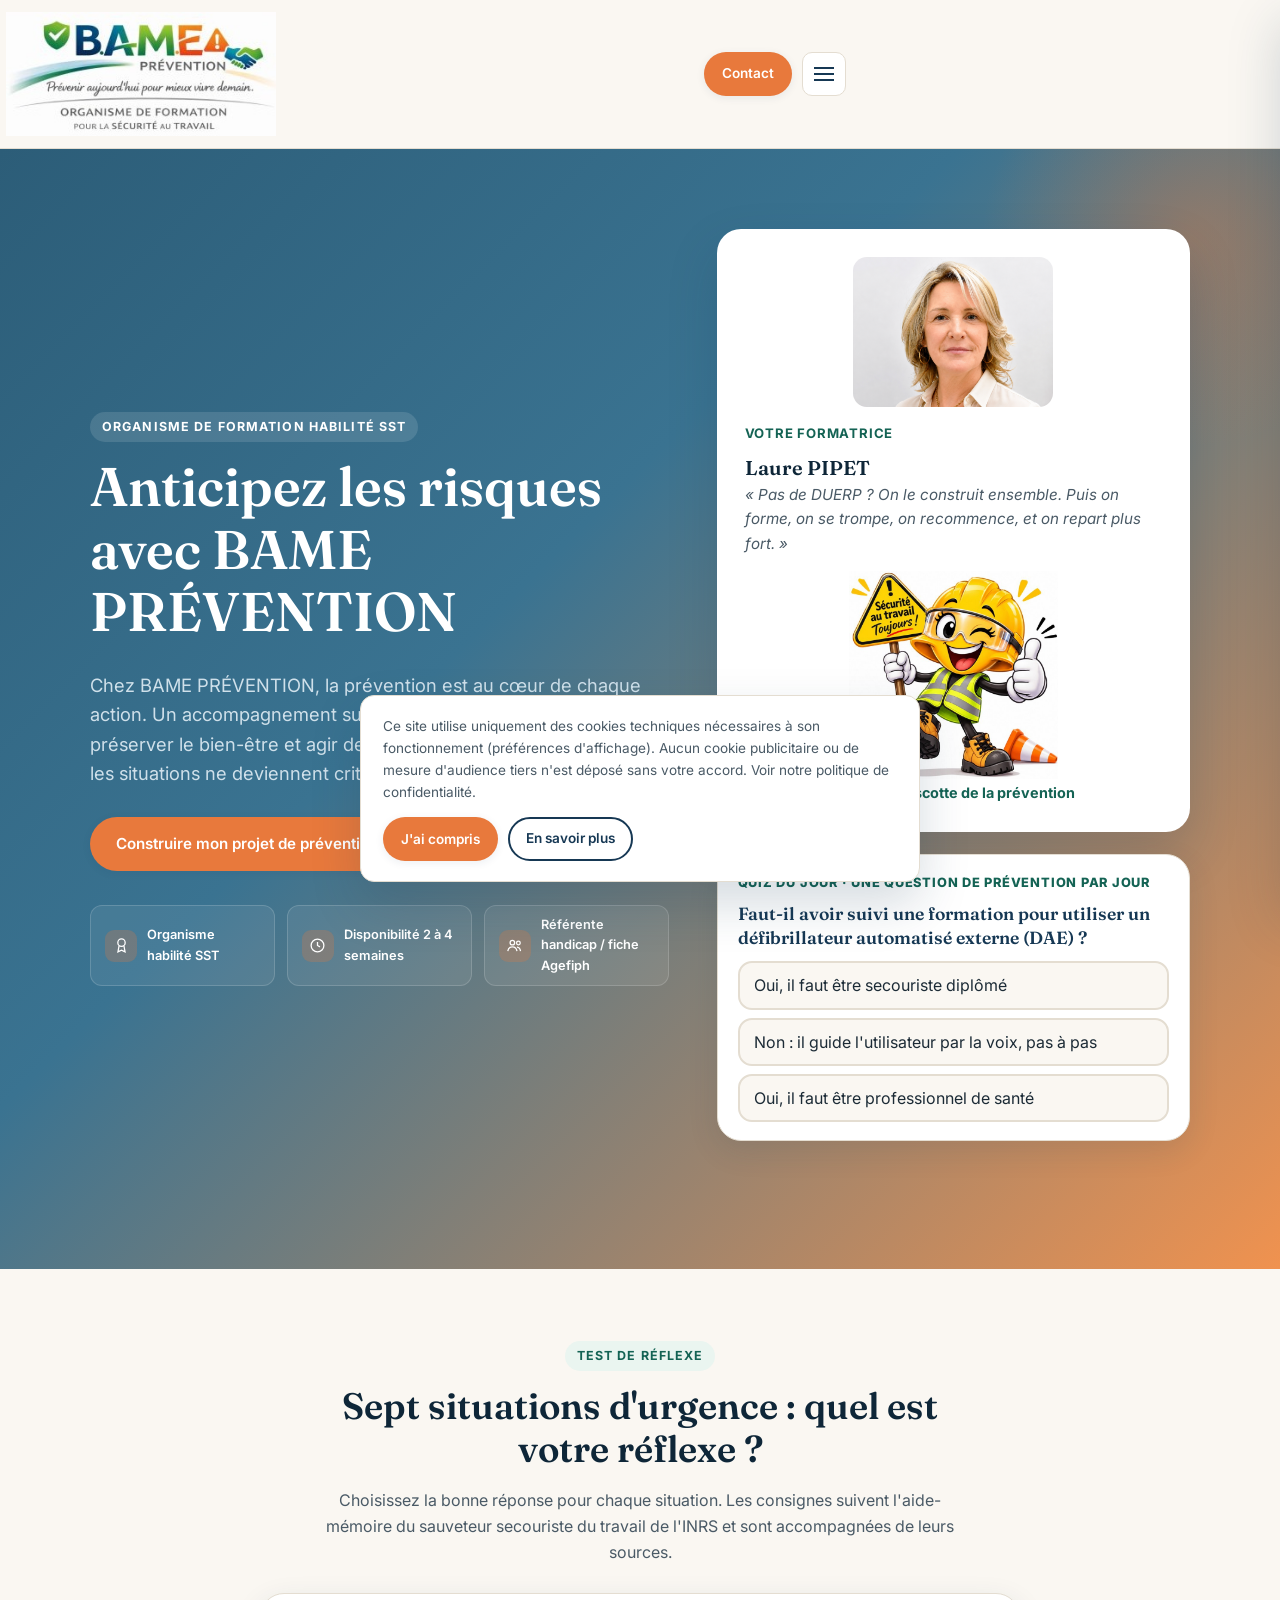
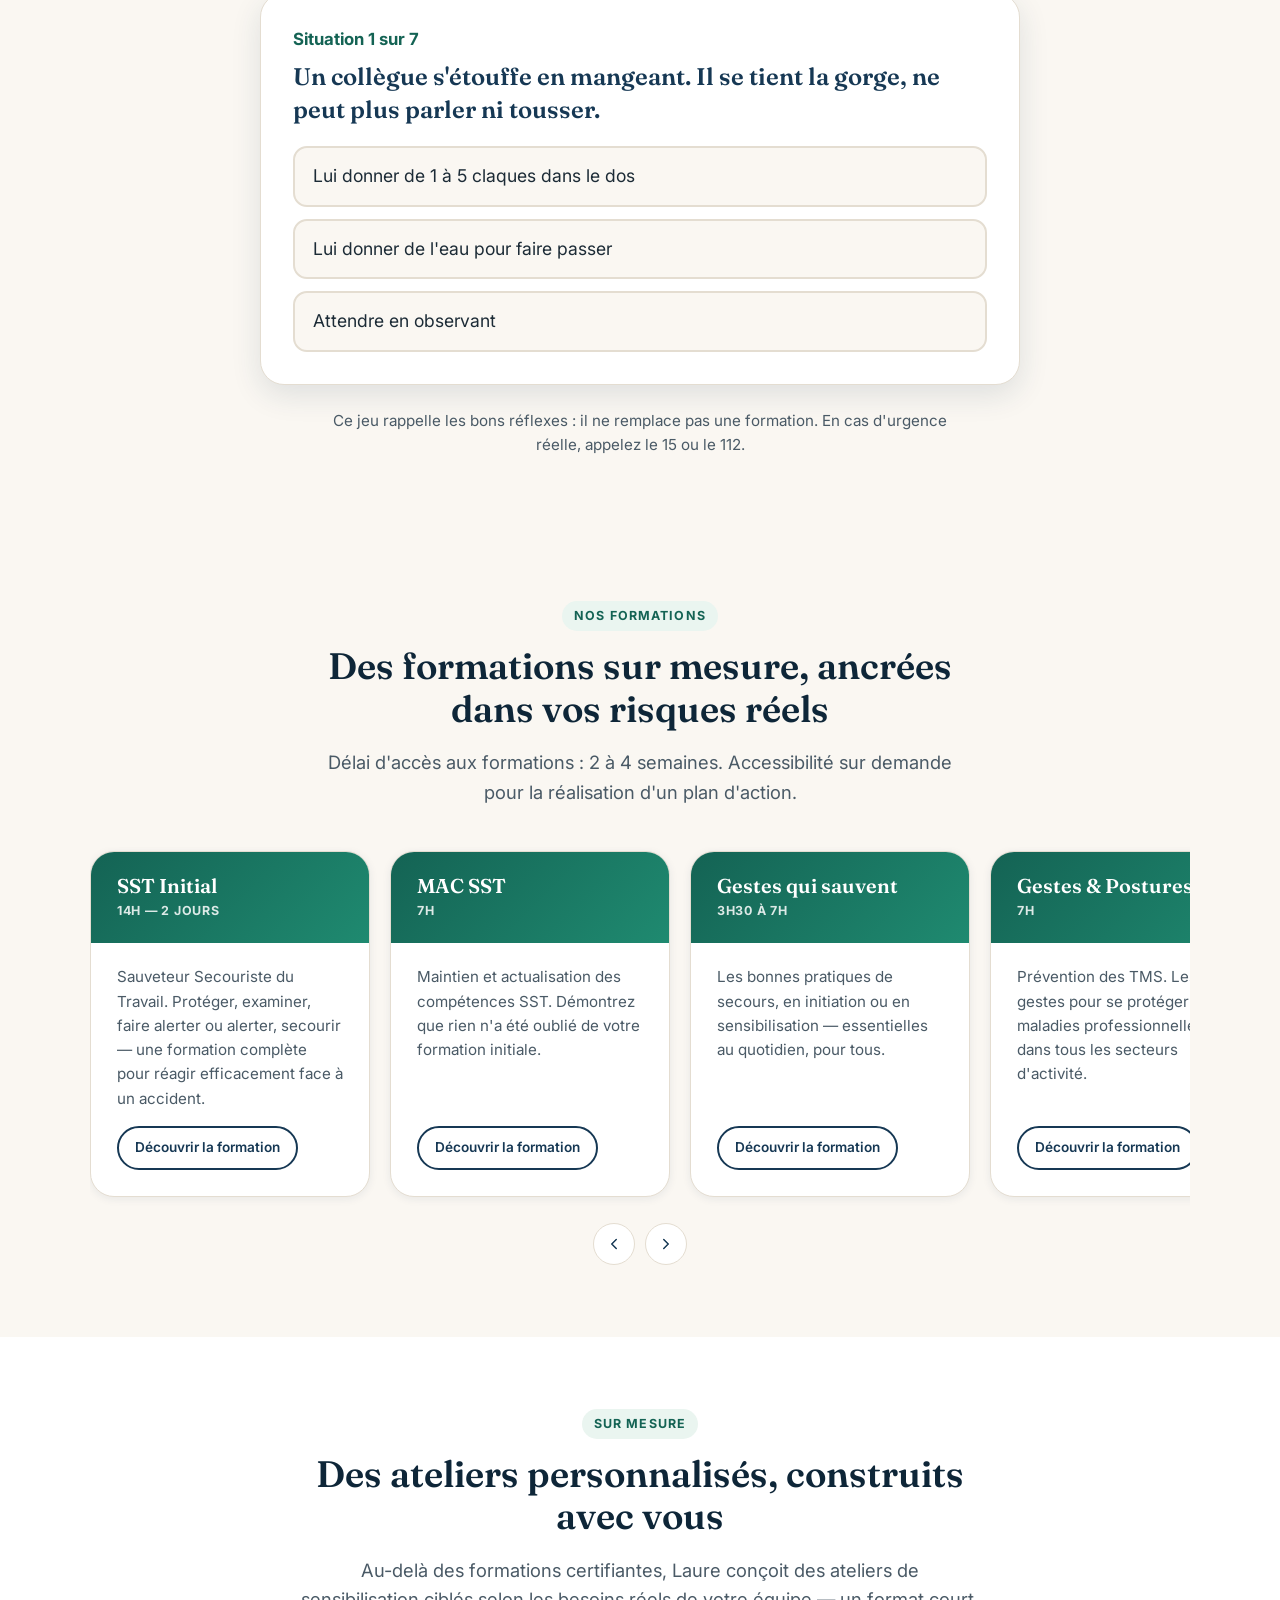
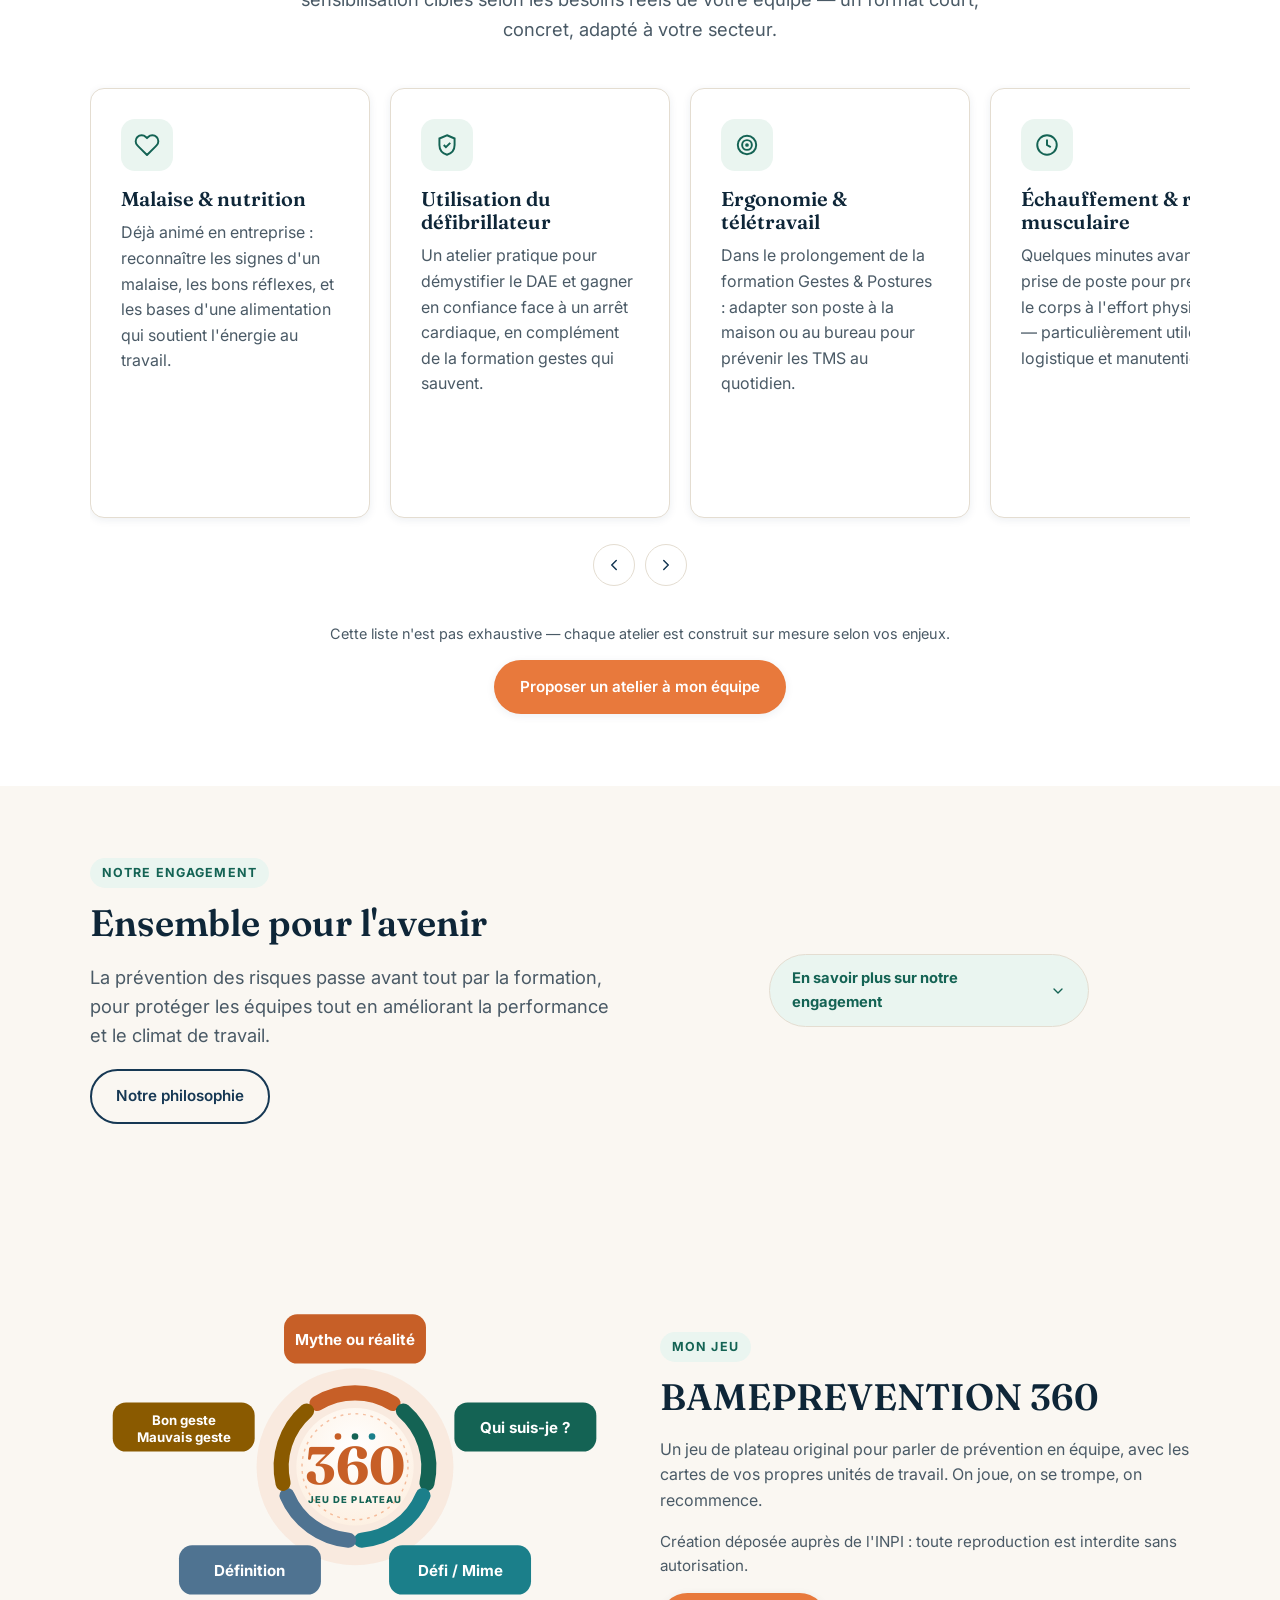
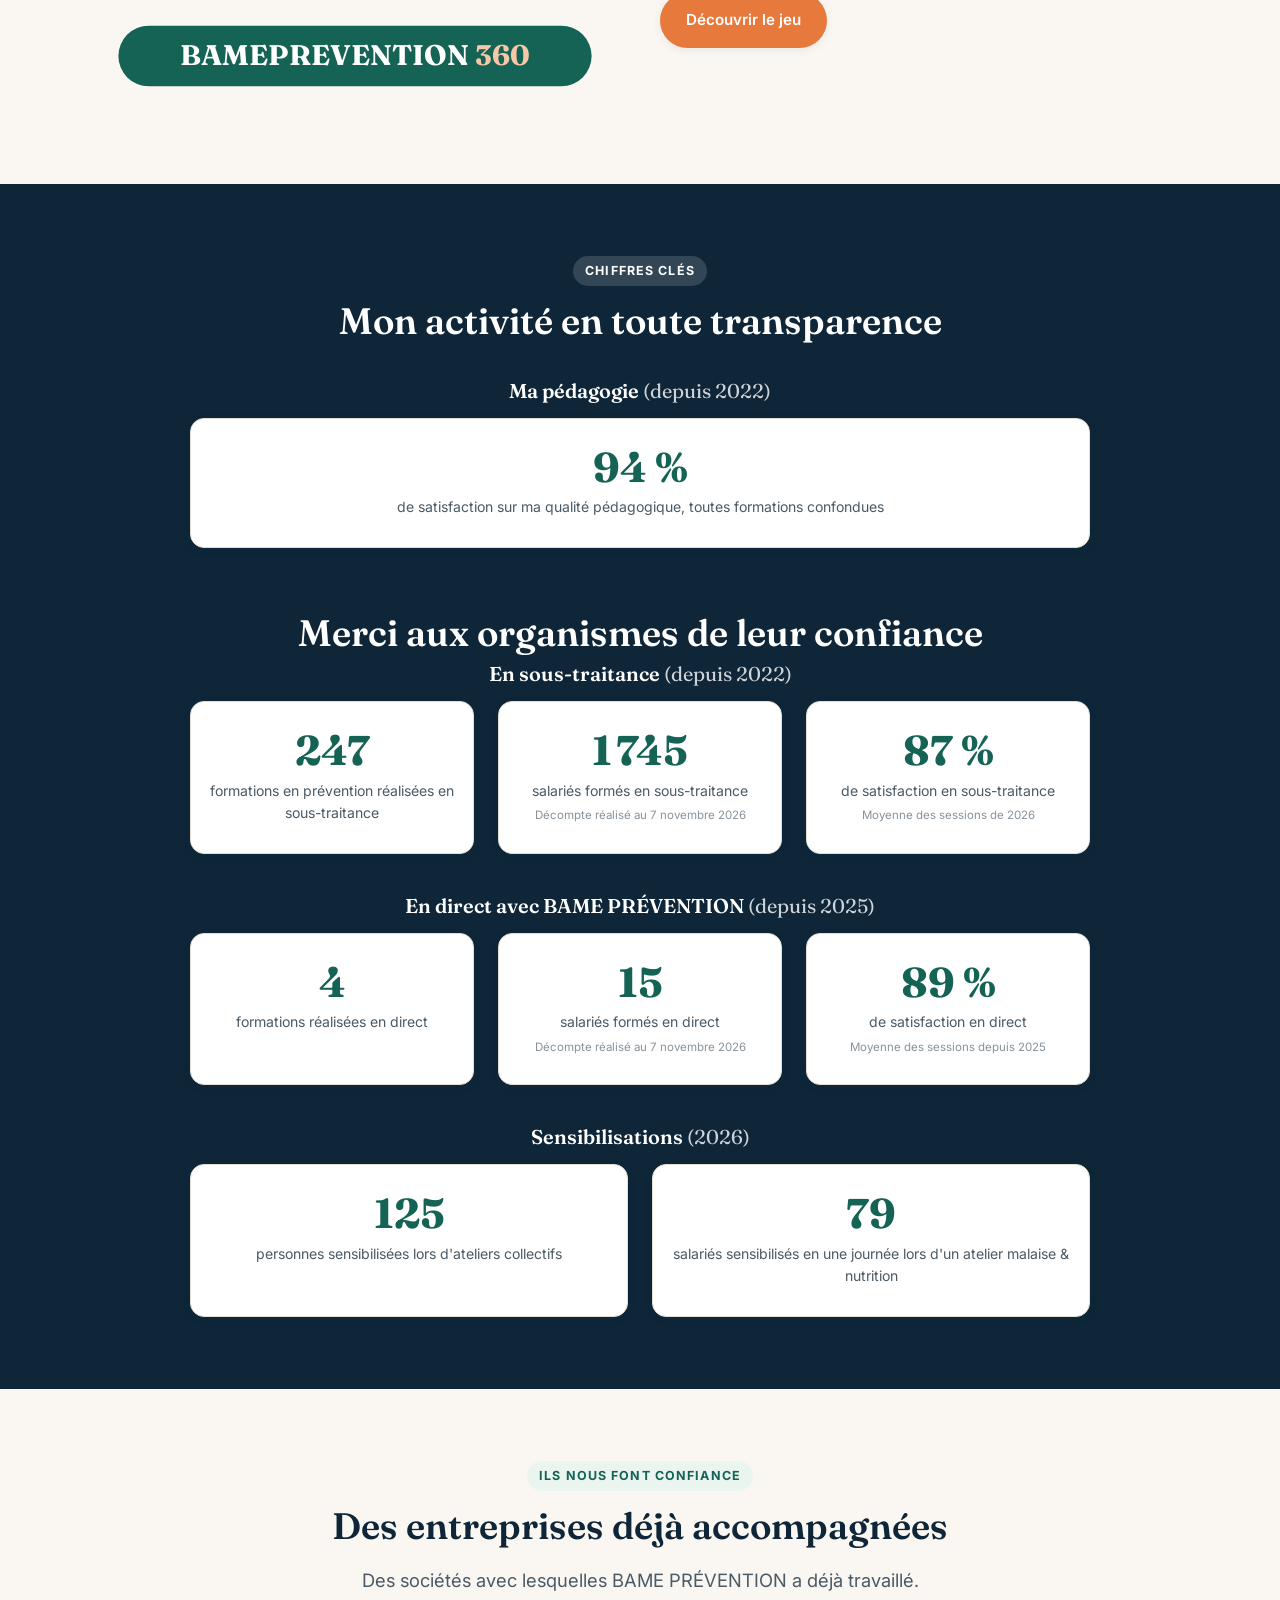
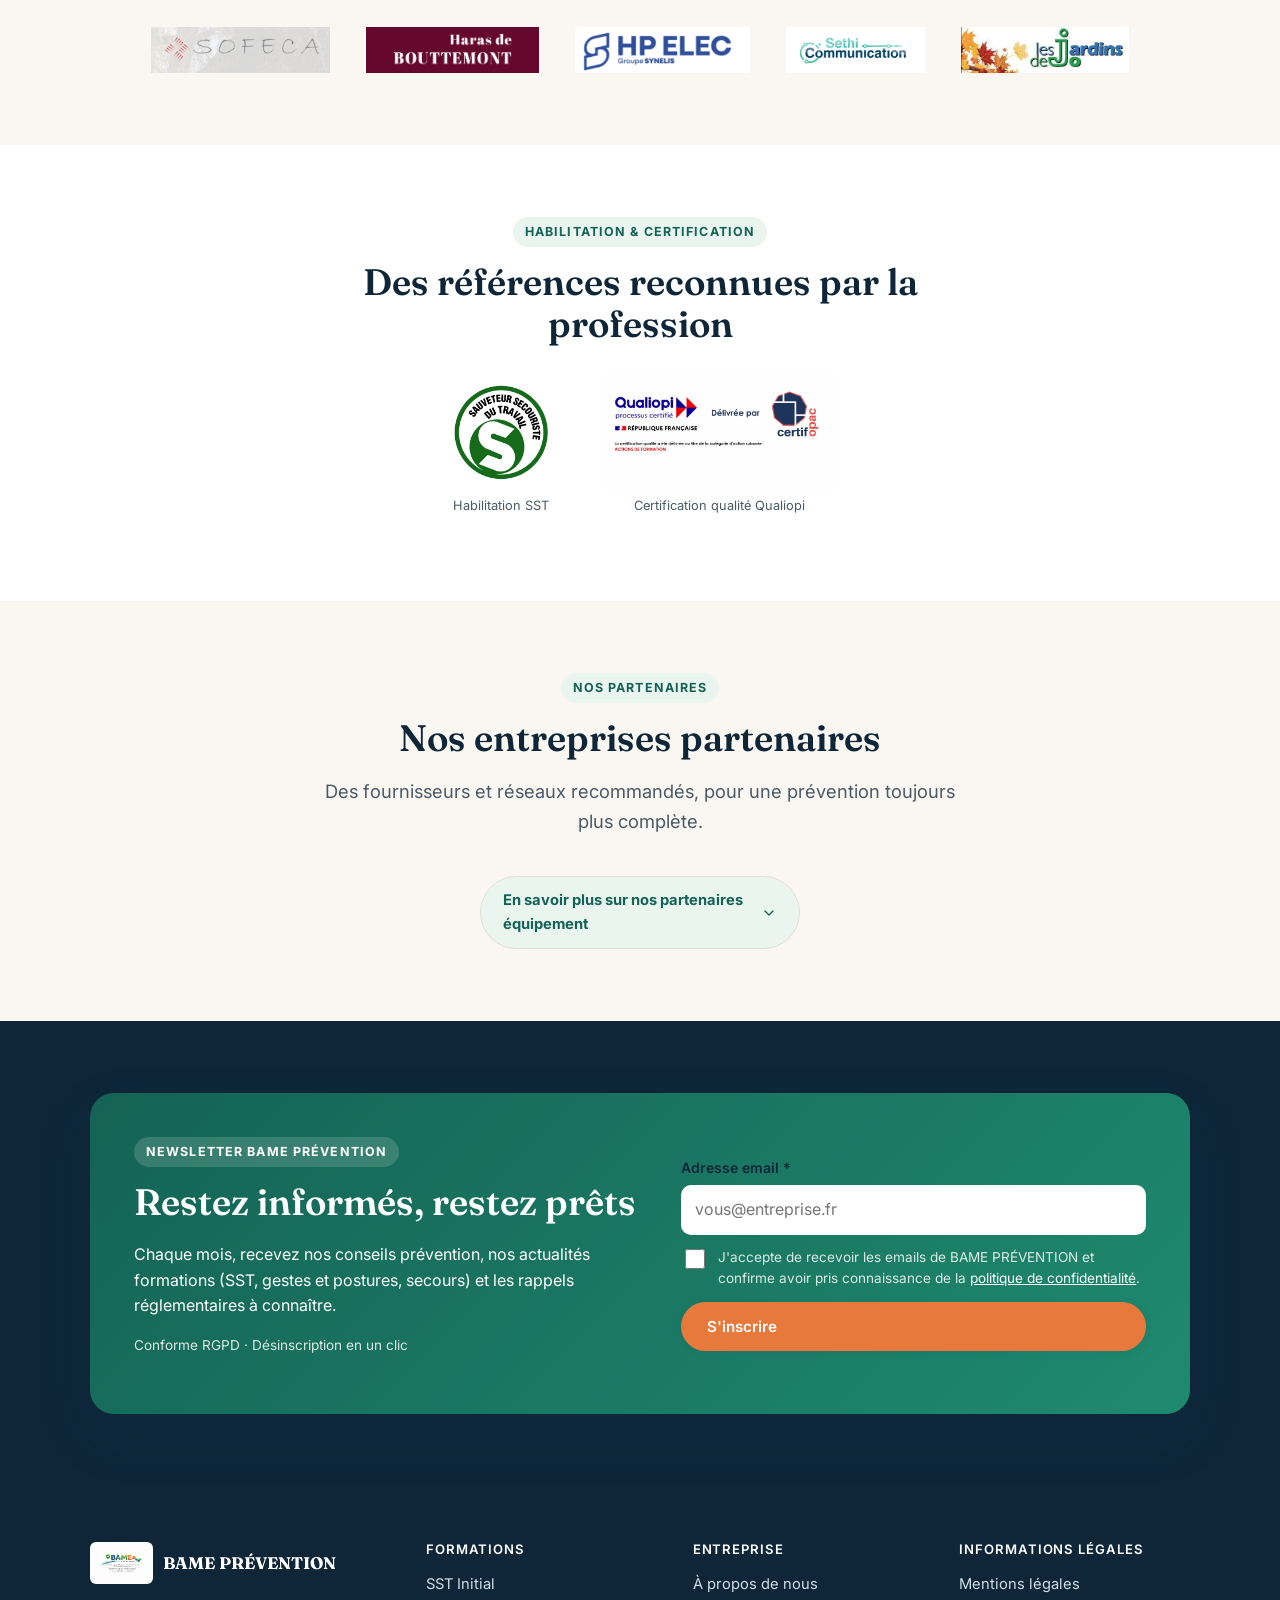
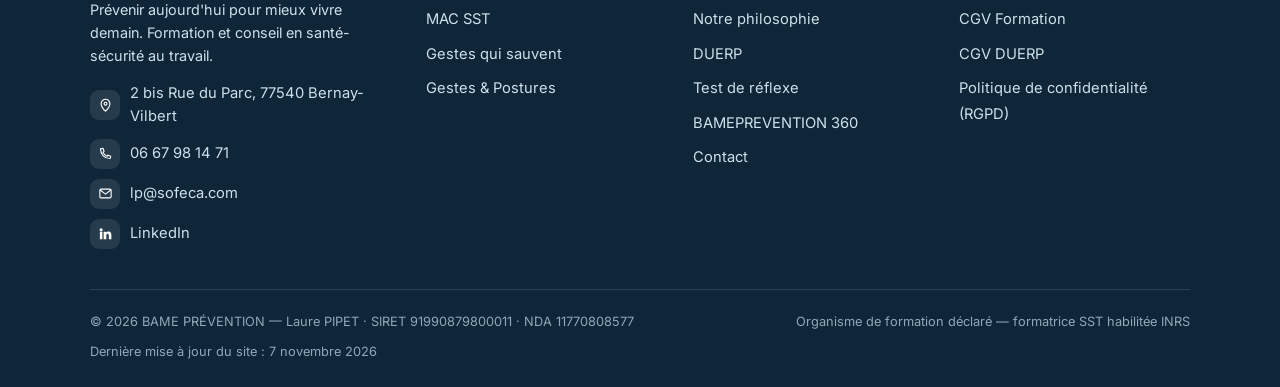
==== commit 3e9104ed: "Chiffres clés : 275 formations et 1 939 salariés formés en sous-traitance (décompte au 7 novembre 20" ====
--- a/index.html
+++ b/index.html
@@ -299,13 +299,13 @@
     <h3 style="color:#fff;text-align:center;margin:0 0 16px;">En sous-traitance <span style="font-weight:400;opacity:.8;">(depuis 2022)</span></h3>
     <div class="stats" style="grid-template-columns:repeat(auto-fit,minmax(200px,1fr));max-width:900px;margin:0 auto;">
       <div class="stat">
-        <div class="stat-number" data-count="274">274</div>
+        <div class="stat-number" data-count="275">275</div>
         <div class="stat-label">formations en prévention réalisées en sous-traitance</div>
       </div>
       <div class="stat">
-        <div class="stat-number" data-count="1937">1&nbsp;937</div>
+        <div class="stat-number" data-count="1939">1&nbsp;939</div>
         <div class="stat-label">salariés formés en sous-traitance</div>
-        <div class="stat-label" style="font-size:.72rem;opacity:.65;margin-top:4px;">Décompte réalisé au 29 octobre 2026</div>
+        <div class="stat-label" style="font-size:.72rem;opacity:.65;margin-top:4px;">Décompte réalisé au 7 novembre 2026</div>
       </div>
       <div class="stat">
         <div class="stat-number" data-count="97" data-suffix="&nbsp;%">97&nbsp;%</div>
@@ -322,7 +322,7 @@
       <div class="stat">
         <div class="stat-number" data-count="17">17</div>
         <div class="stat-label">salariés formés en direct</div>
-        <div class="stat-label" style="font-size:.72rem;opacity:.65;margin-top:4px;">Décompte réalisé au 29 octobre 2026</div>
+        <div class="stat-label" style="font-size:.72rem;opacity:.65;margin-top:4px;">Décompte réalisé au 7 novembre 2026</div>
       </div>
       <div class="stat">
         <div class="stat-number" data-count="99" data-suffix="&nbsp;%">99&nbsp;%</div>
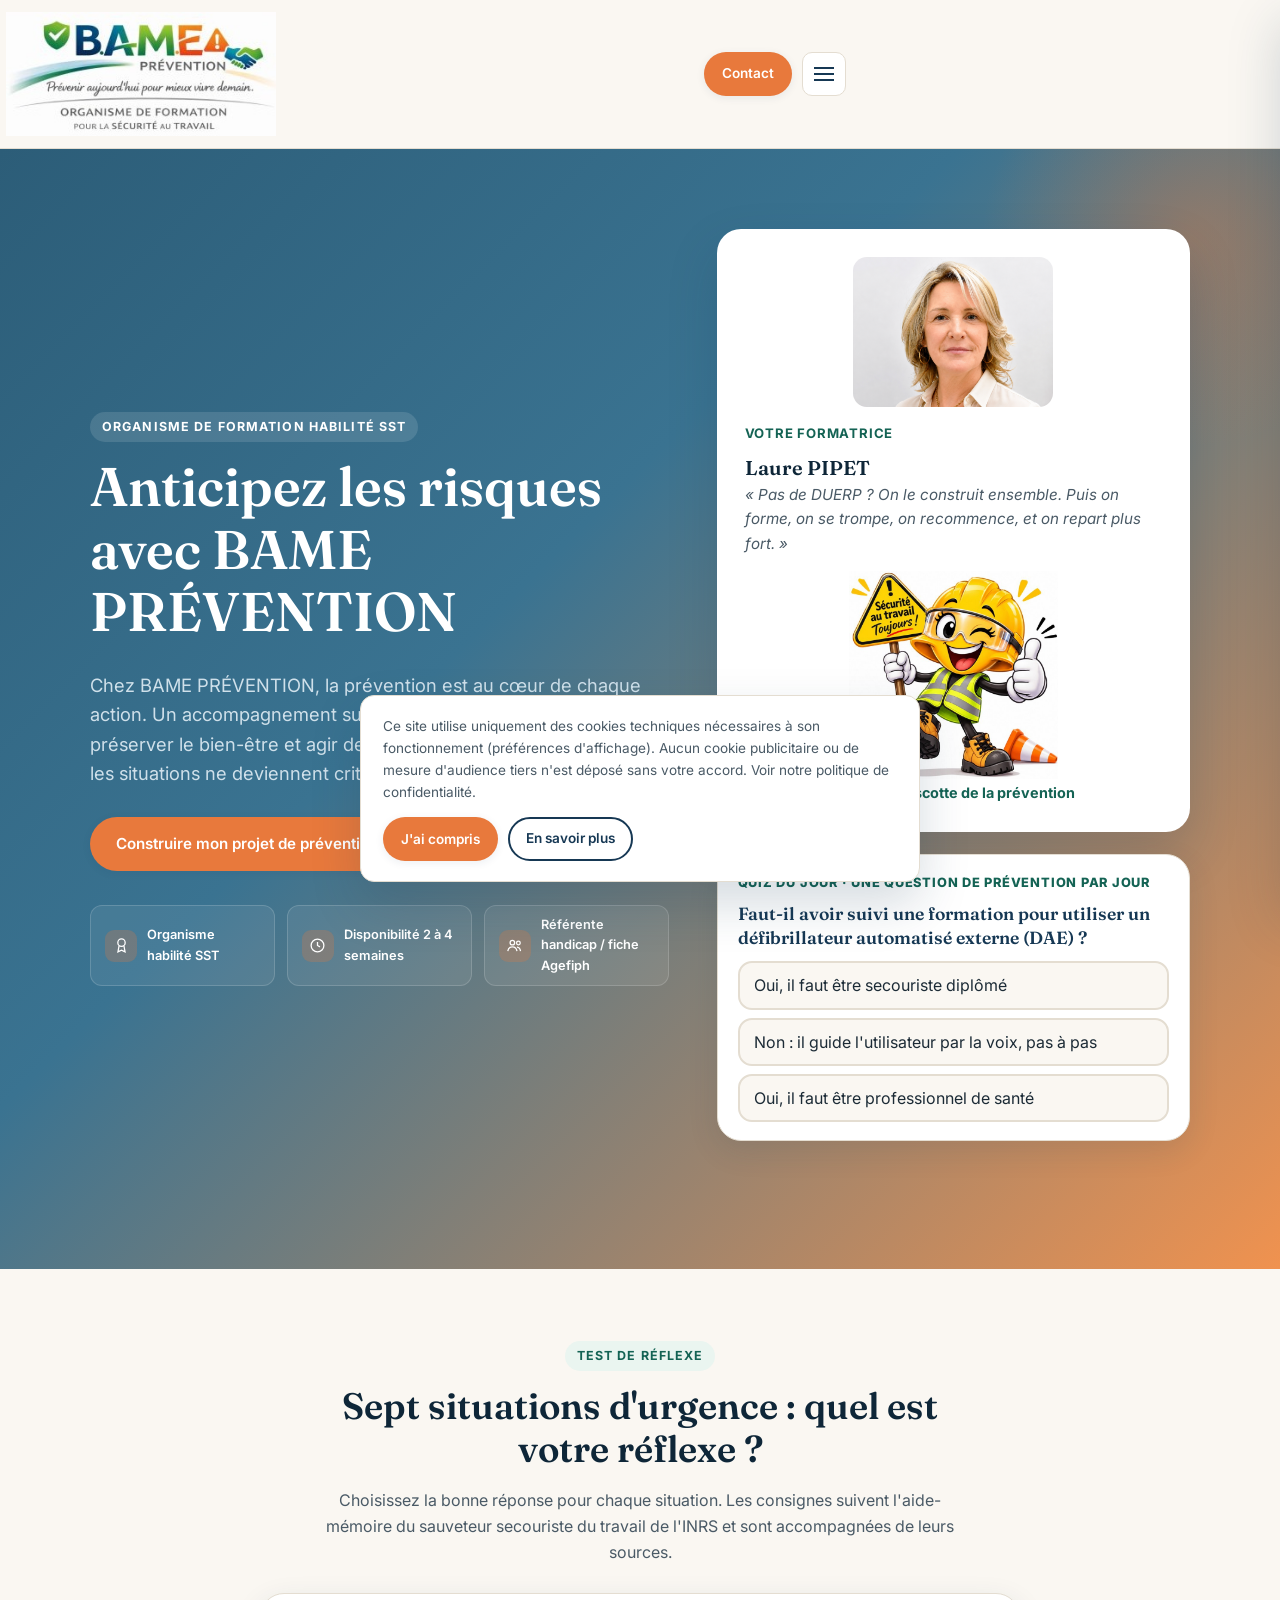
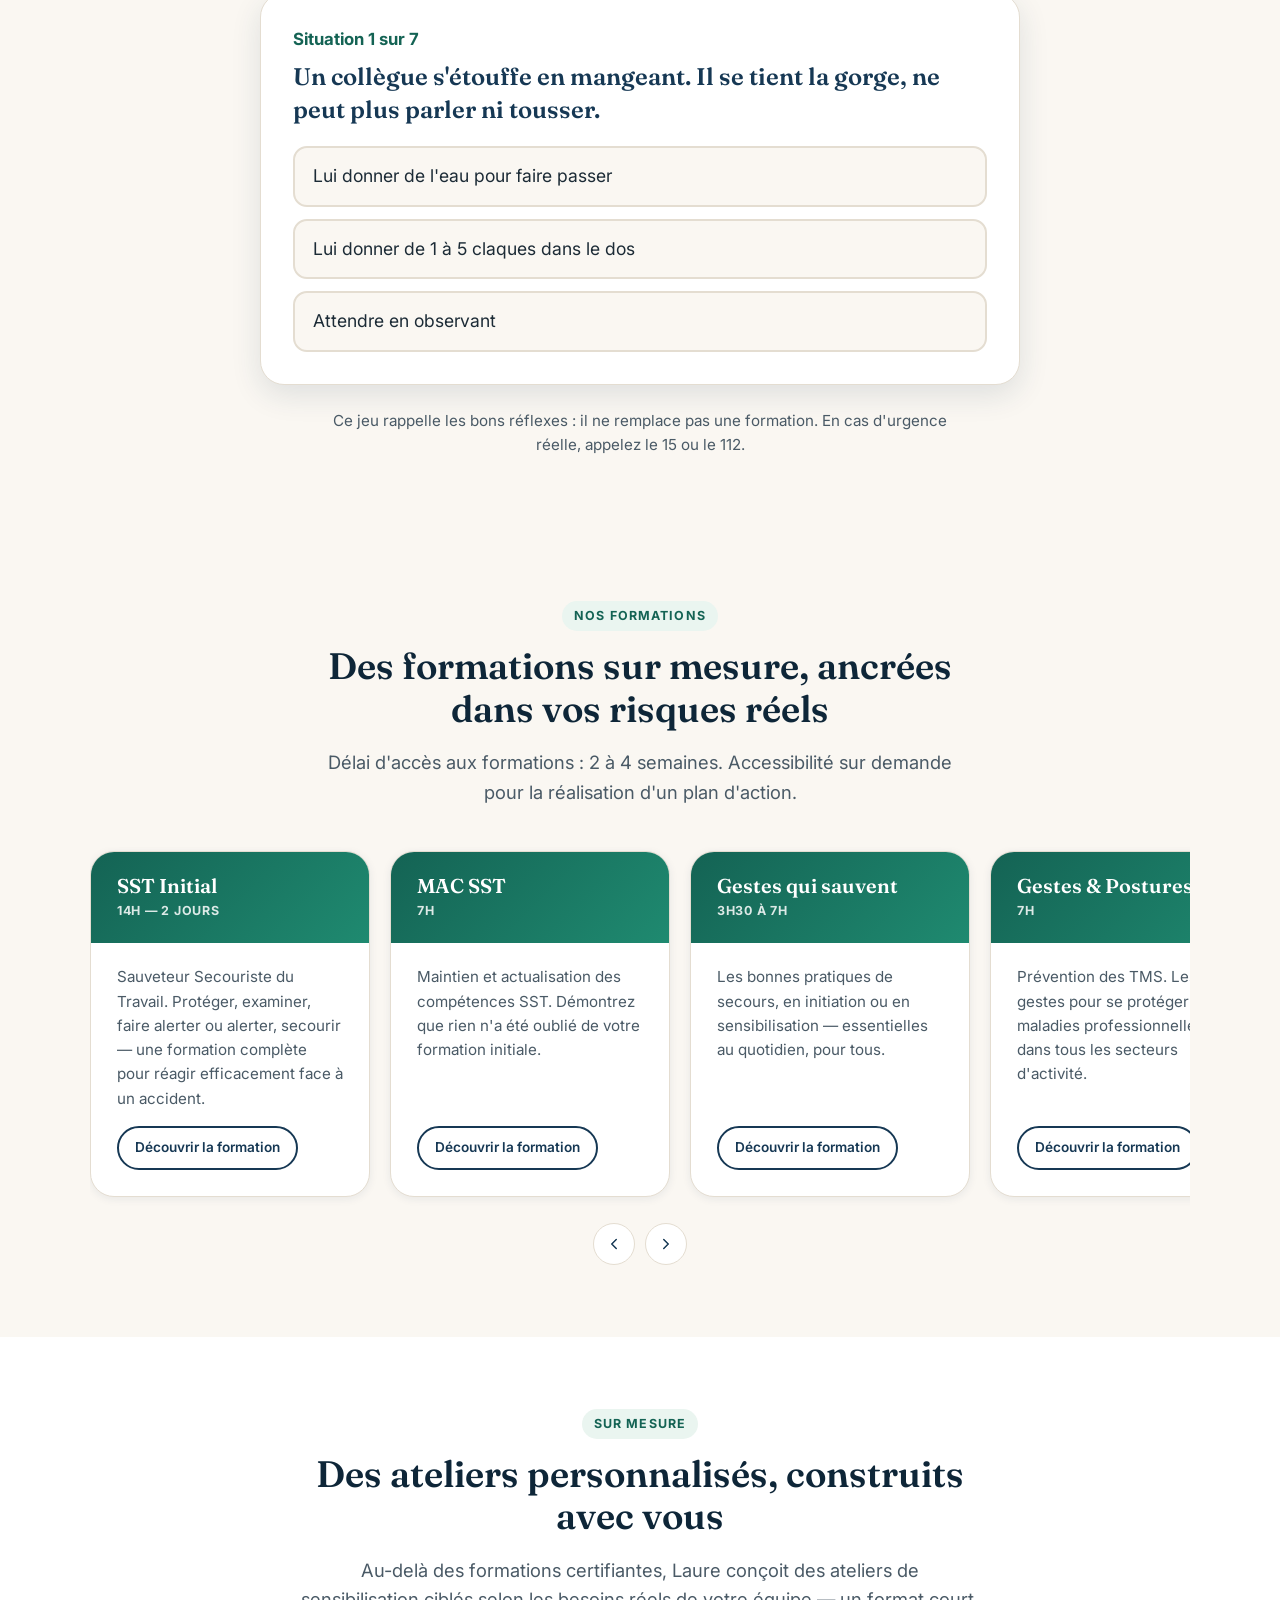
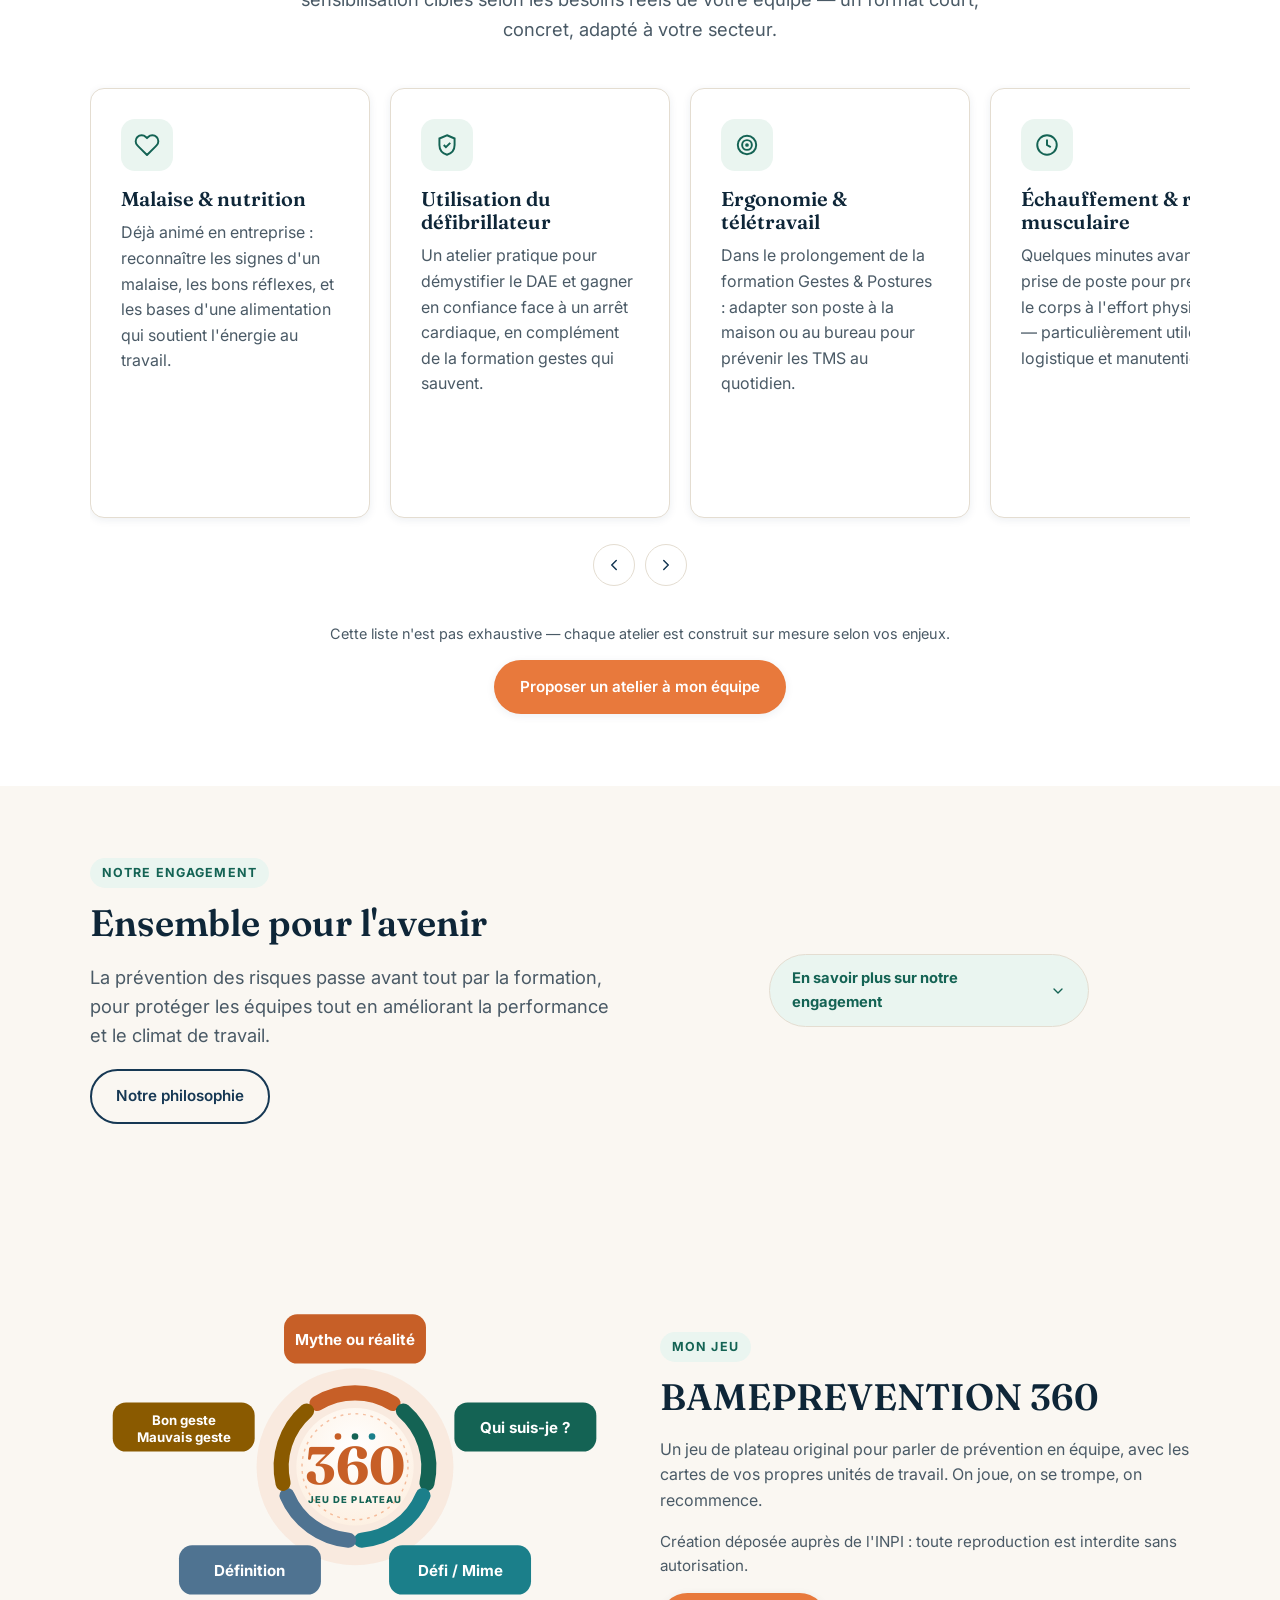
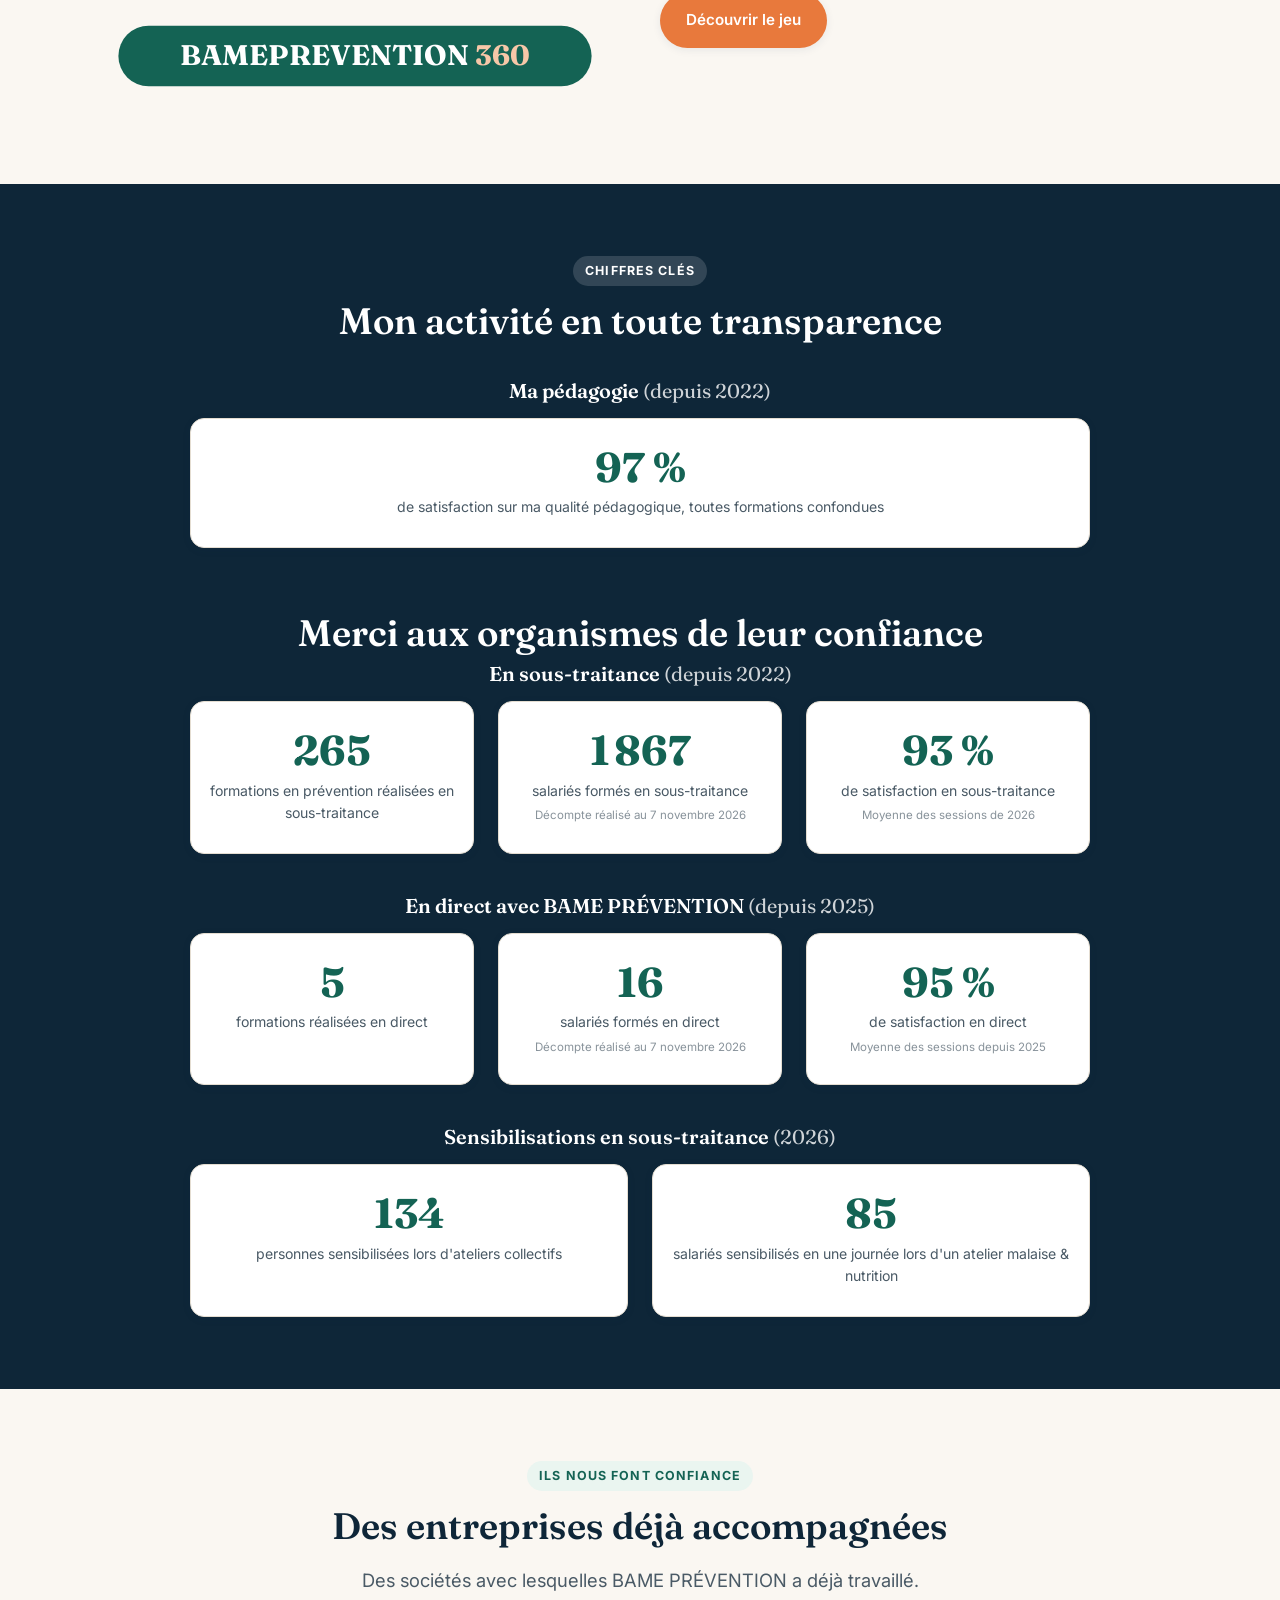
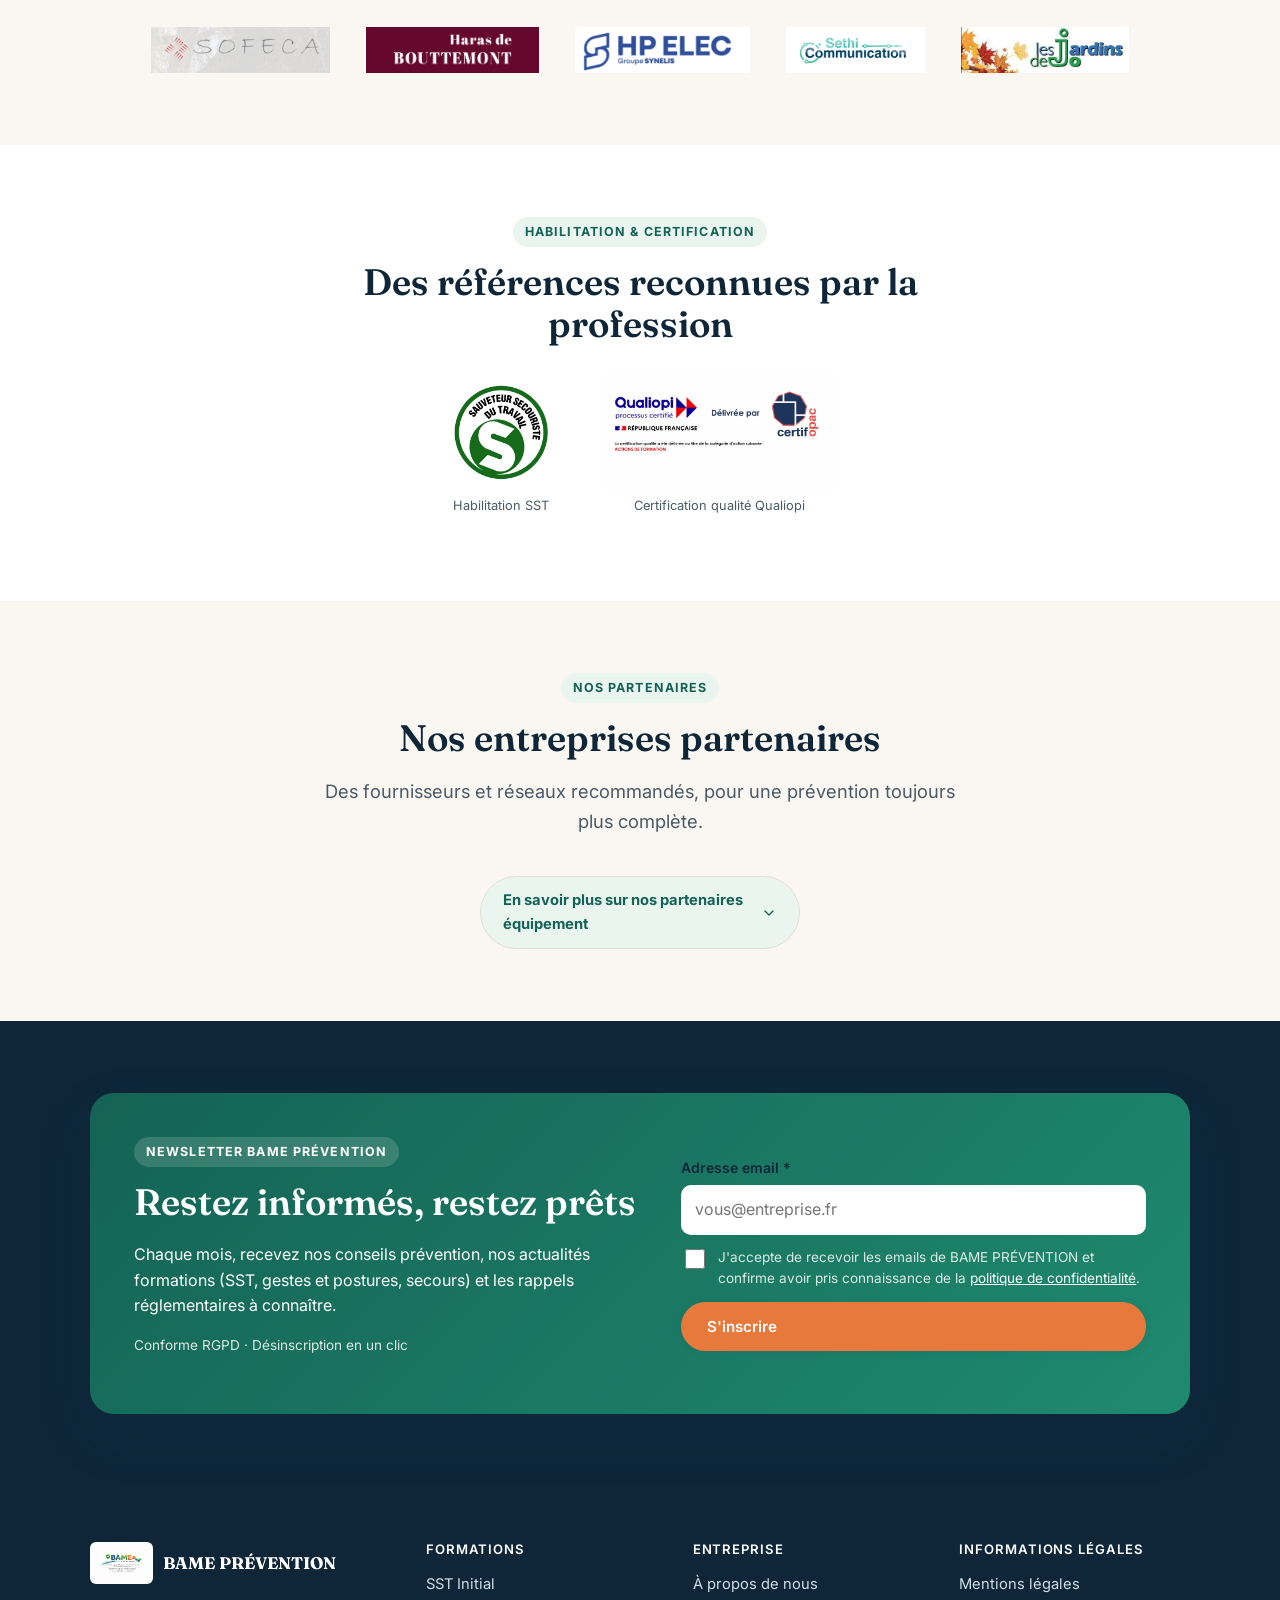
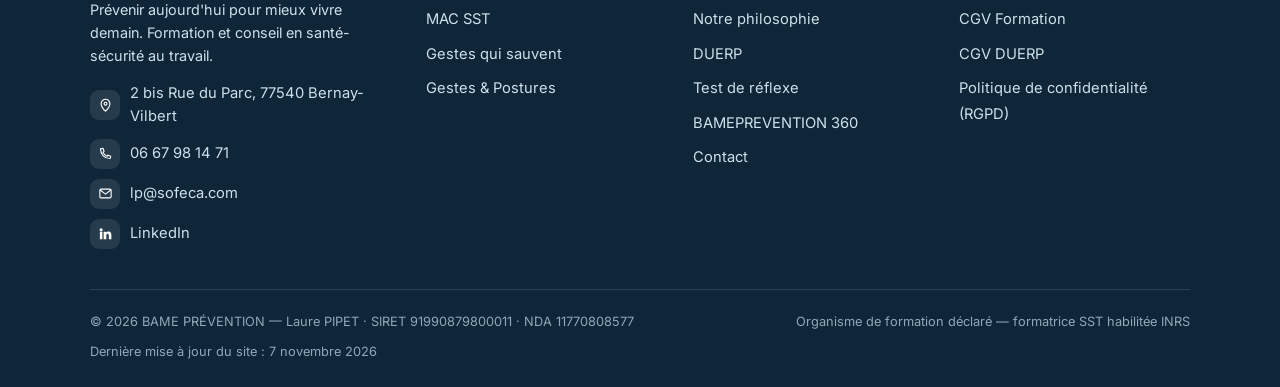
==== commit 91ddf4e8: "Chiffres clés : précise que les sensibilisations sont en sous-traitance Co-Authored-By: Claude Sonne" ====
--- a/index.html
+++ b/index.html
@@ -330,7 +330,7 @@
         <div class="stat-label" style="font-size:.72rem;opacity:.65;margin-top:4px;">Moyenne des sessions depuis 2025</div>
       </div>
     </div>
-    <h3 style="color:#fff;text-align:center;margin:40px 0 16px;">Sensibilisations <span style="font-weight:400;opacity:.8;">(2026)</span></h3>
+    <h3 style="color:#fff;text-align:center;margin:40px 0 16px;">Sensibilisations en sous-traitance <span style="font-weight:400;opacity:.8;">(2026)</span></h3>
     <div class="stats" style="grid-template-columns:repeat(auto-fit,minmax(200px,1fr));max-width:900px;margin:0 auto;">
       <div class="stat">
         <div class="stat-number" data-count="139">139</div>
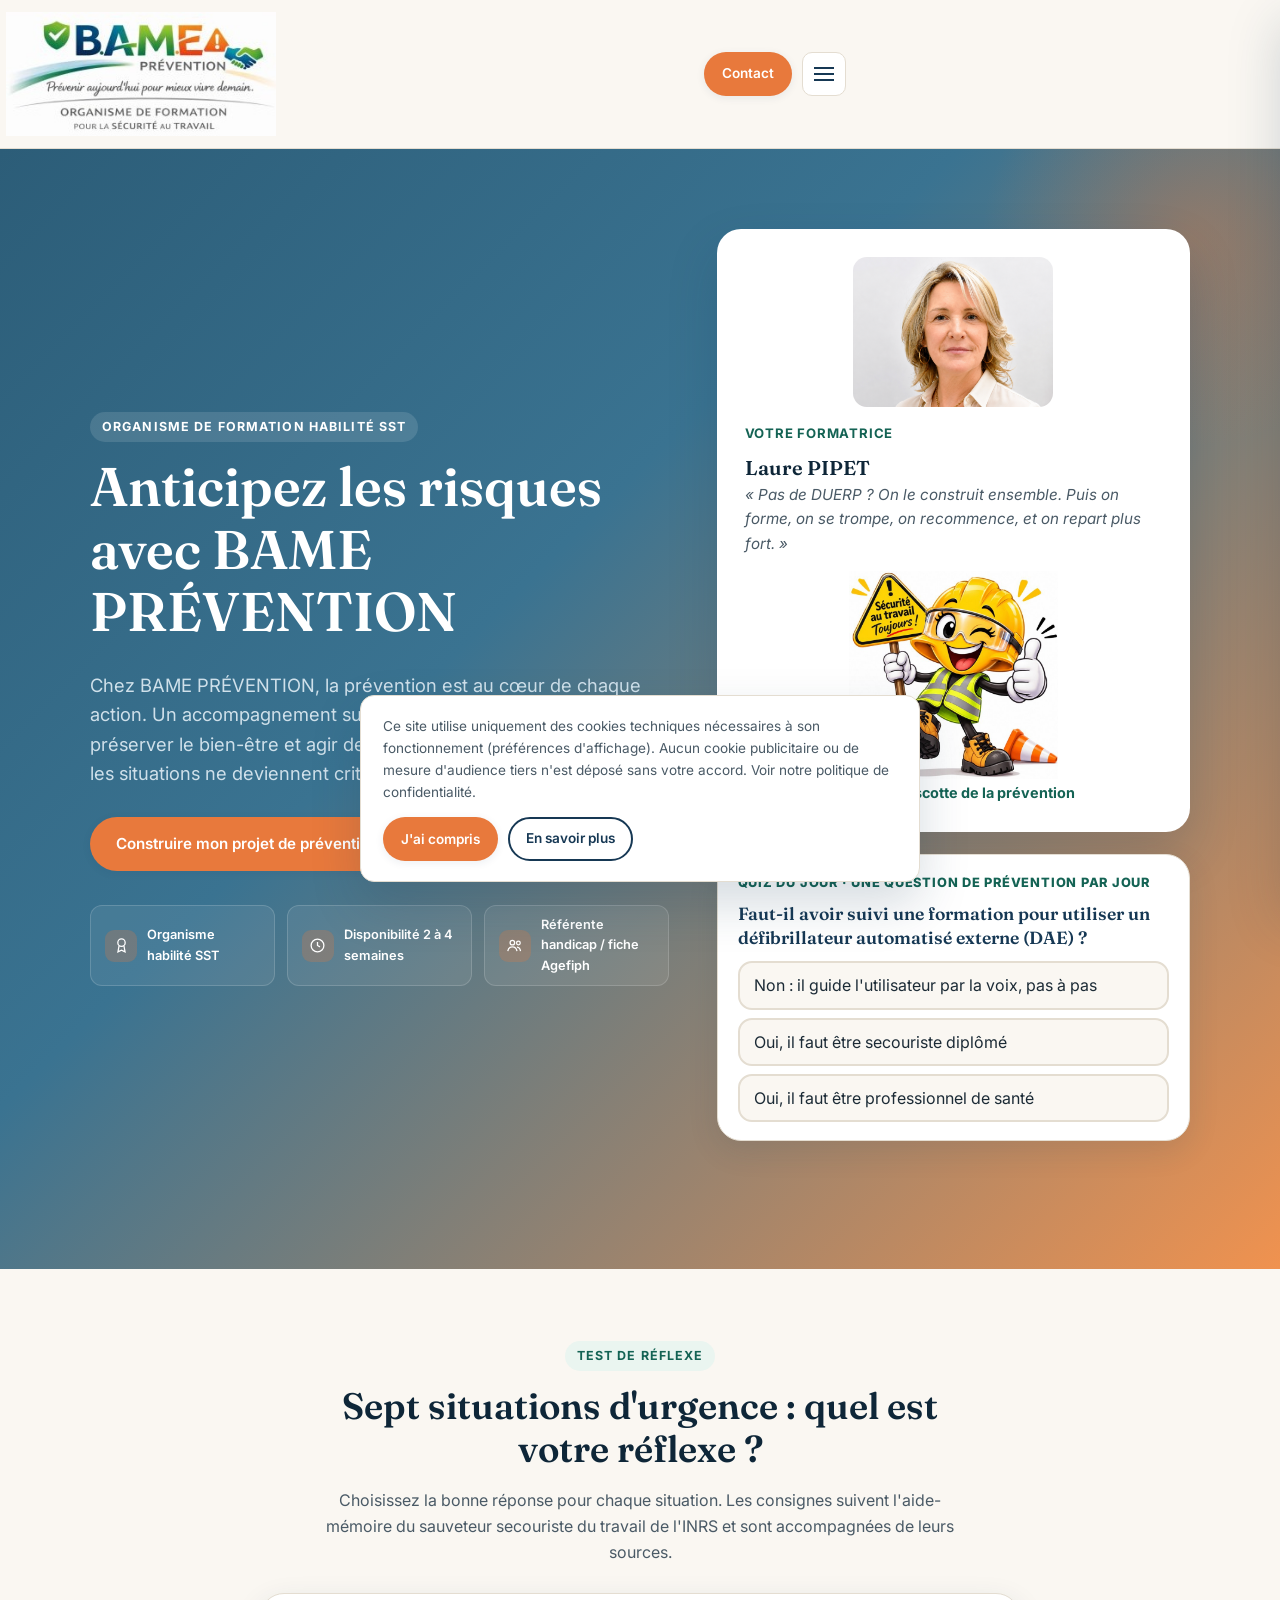
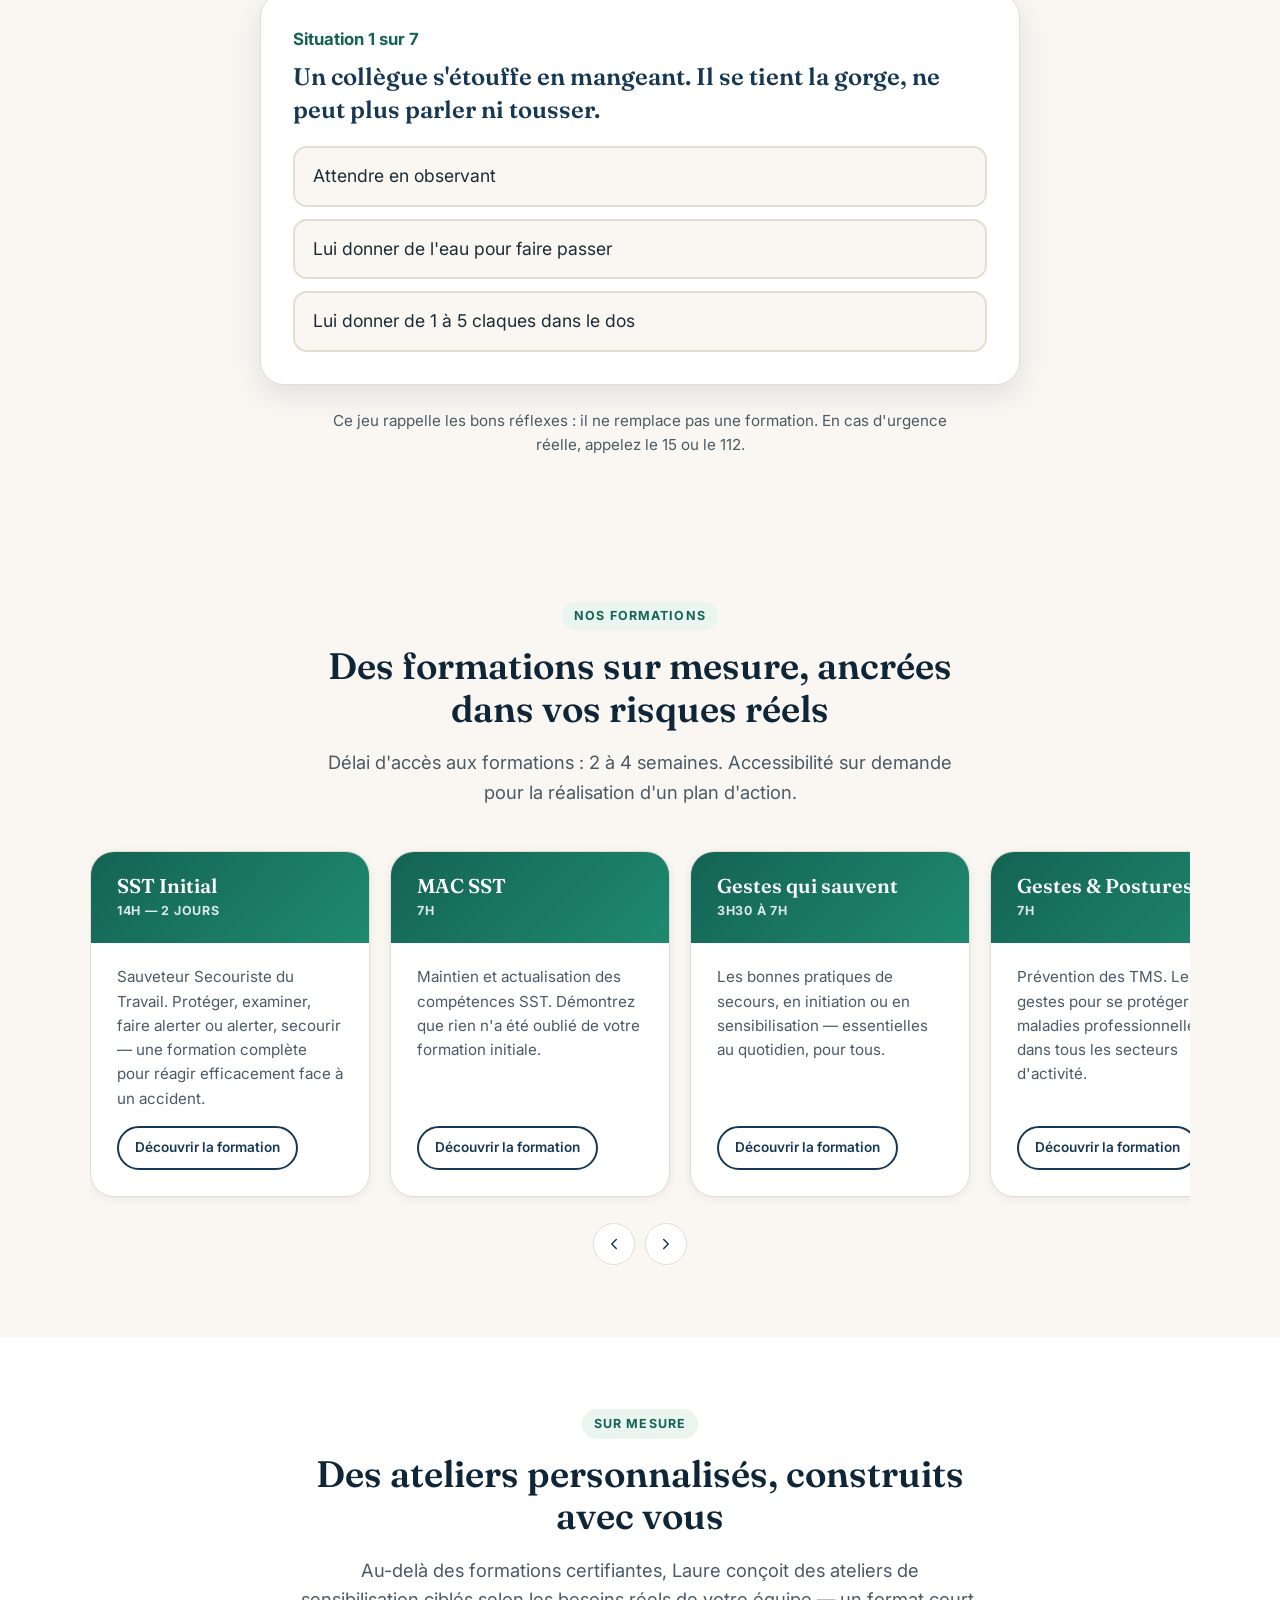
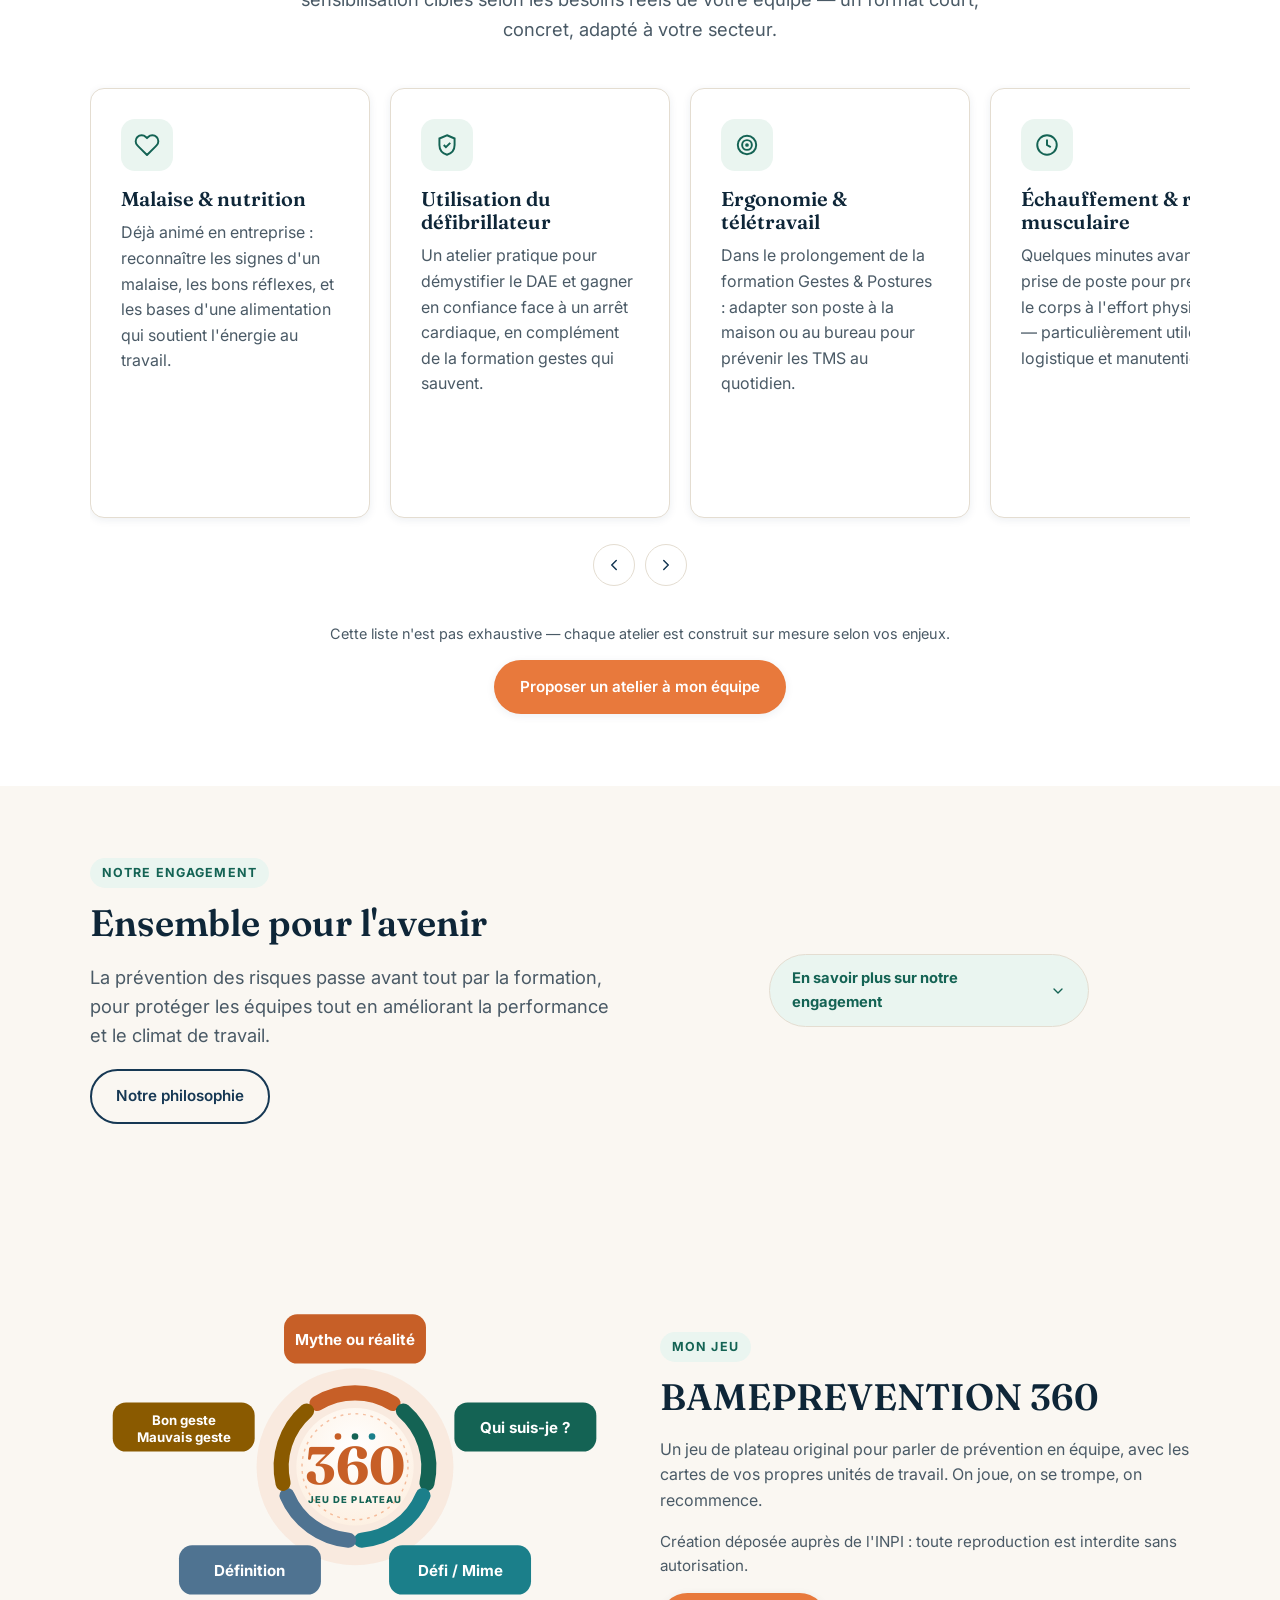
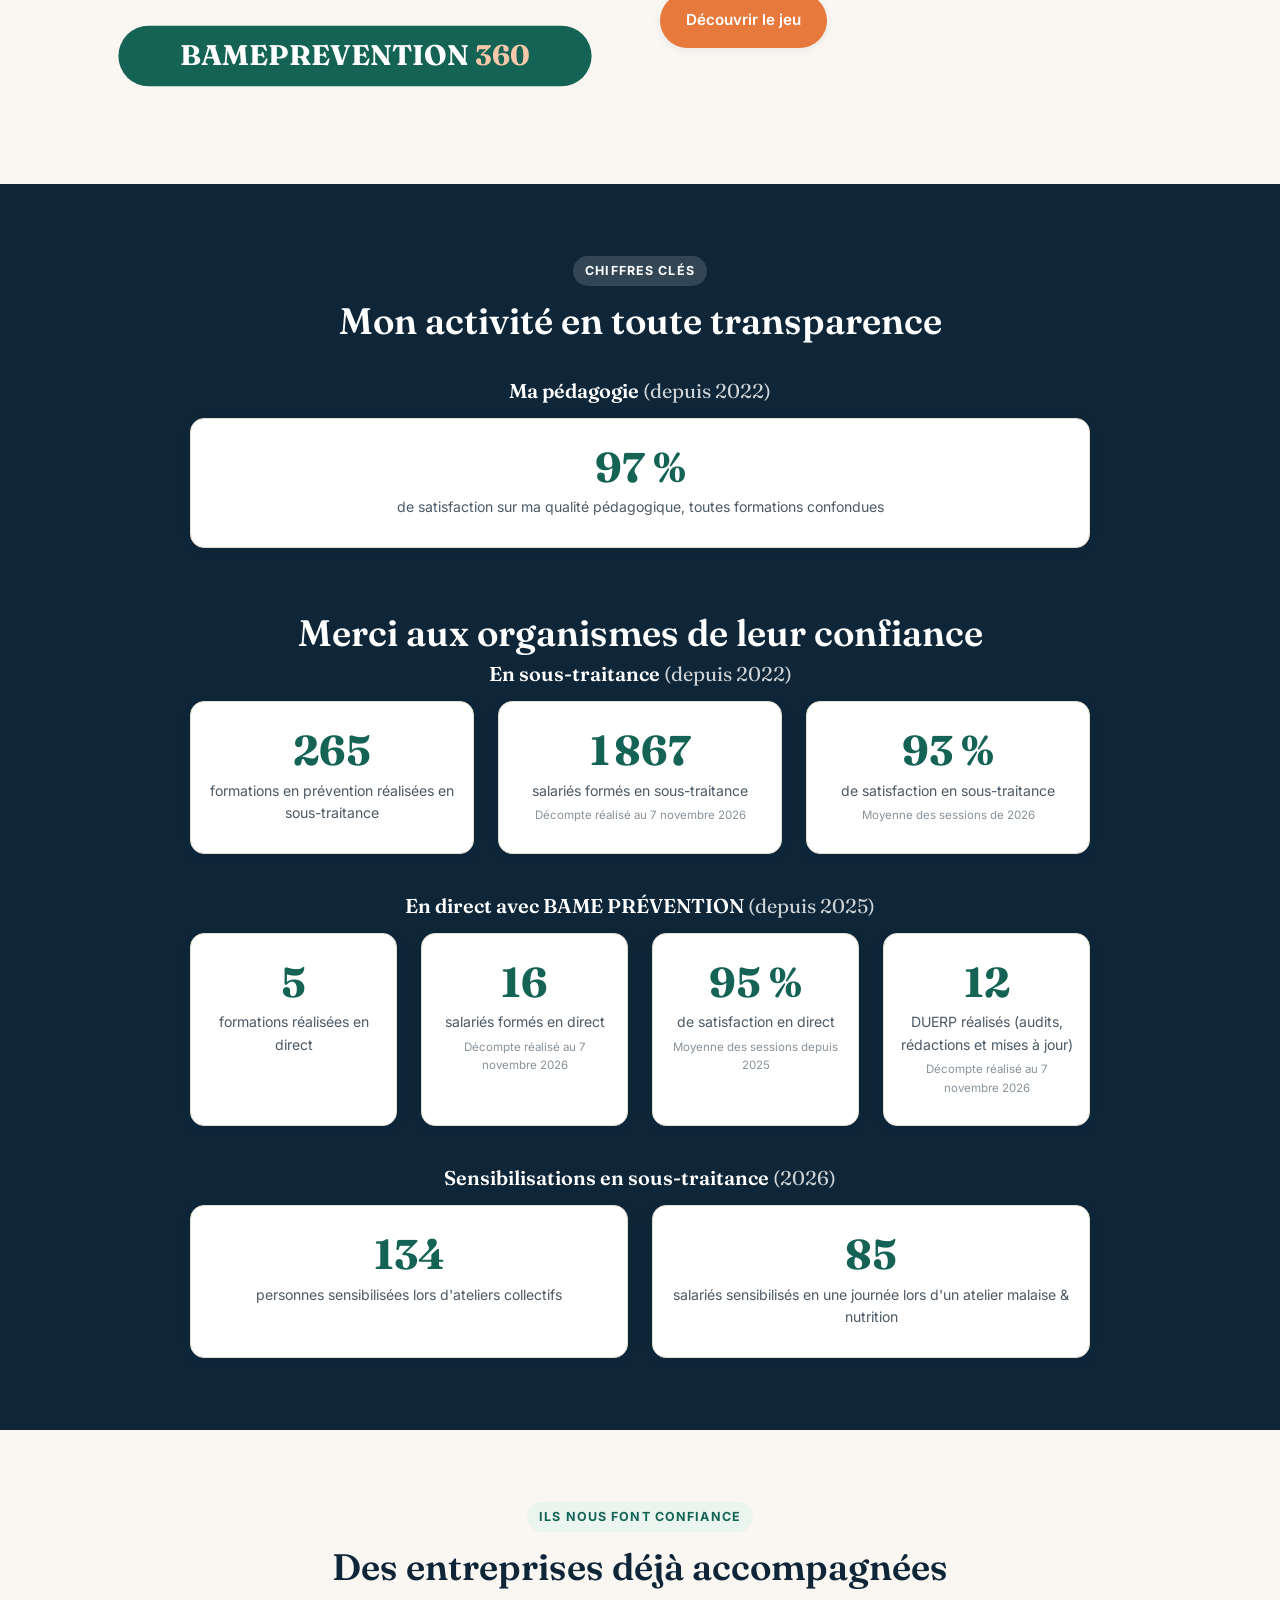
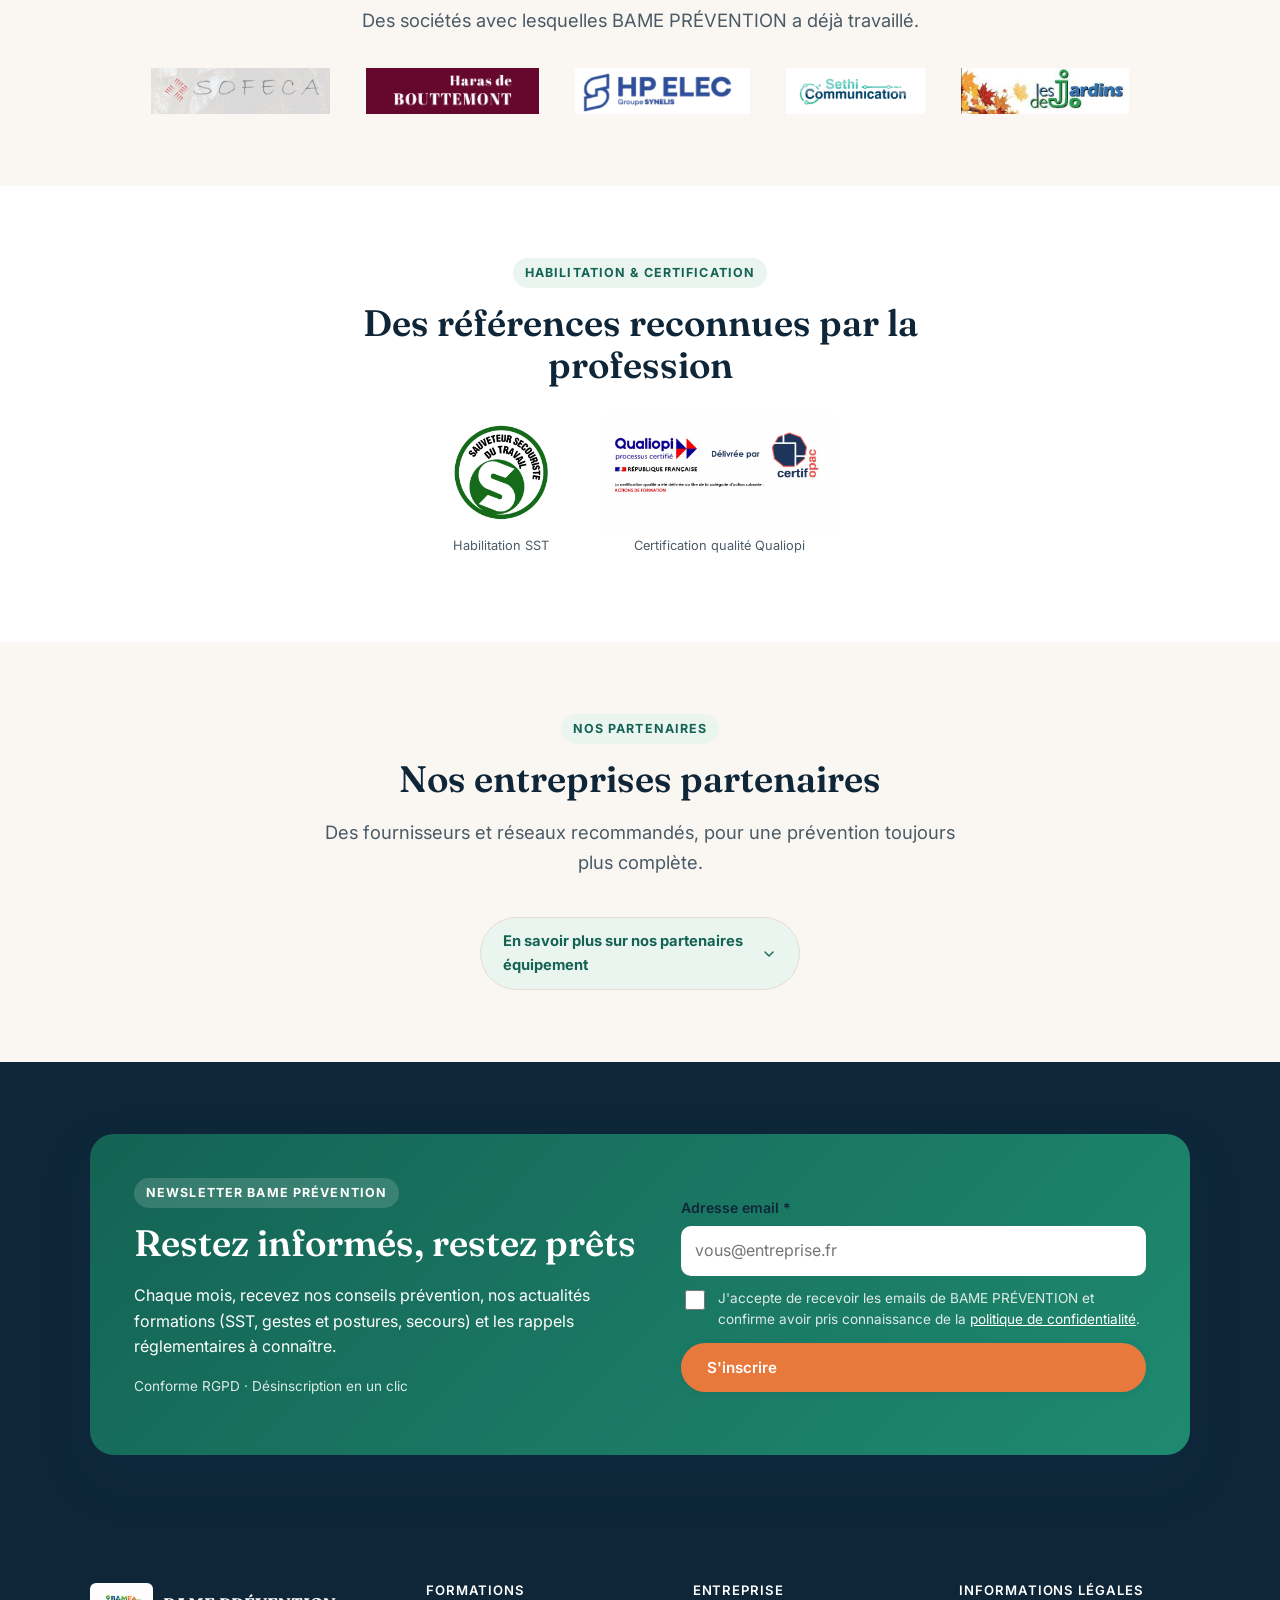
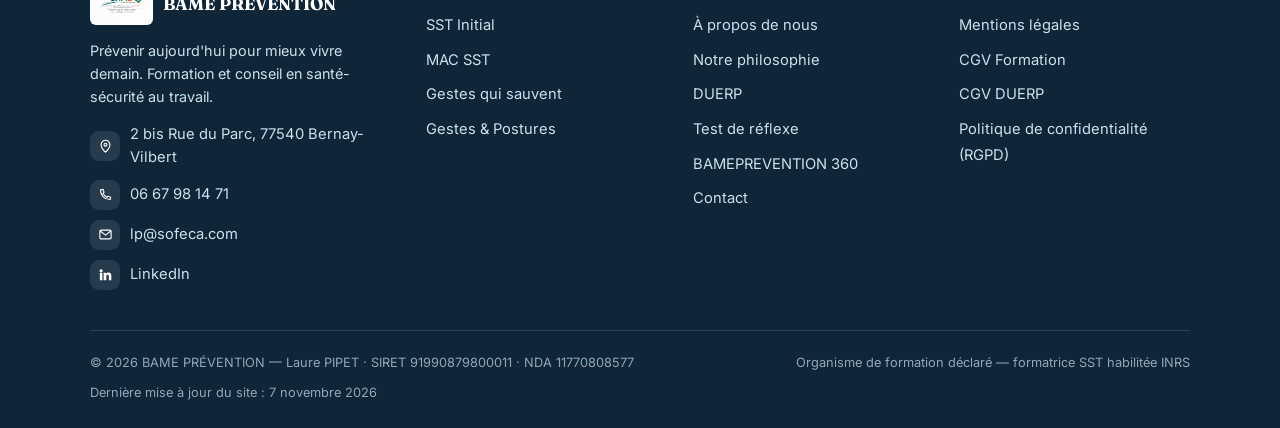
==== commit bfff02f3: "Chiffres clés : ajoute 12 DUERP réalisés (en direct) Co-Authored-By: Claude Sonnet 5.5 <noreply@anth" ====
--- a/index.html
+++ b/index.html
@@ -329,6 +329,11 @@
         <div class="stat-label">de satisfaction en direct</div>
         <div class="stat-label" style="font-size:.72rem;opacity:.65;margin-top:4px;">Moyenne des sessions depuis 2025</div>
       </div>
+      <div class="stat">
+        <div class="stat-number" data-count="12">12</div>
+        <div class="stat-label">DUERP réalisés (audits, rédactions et mises à jour)</div>
+        <div class="stat-label" style="font-size:.72rem;opacity:.65;margin-top:4px;">Décompte réalisé au 7 novembre 2026</div>
+      </div>
     </div>
     <h3 style="color:#fff;text-align:center;margin:40px 0 16px;">Sensibilisations en sous-traitance <span style="font-weight:400;opacity:.8;">(2026)</span></h3>
     <div class="stats" style="grid-template-columns:repeat(auto-fit,minmax(200px,1fr));max-width:900px;margin:0 auto;">
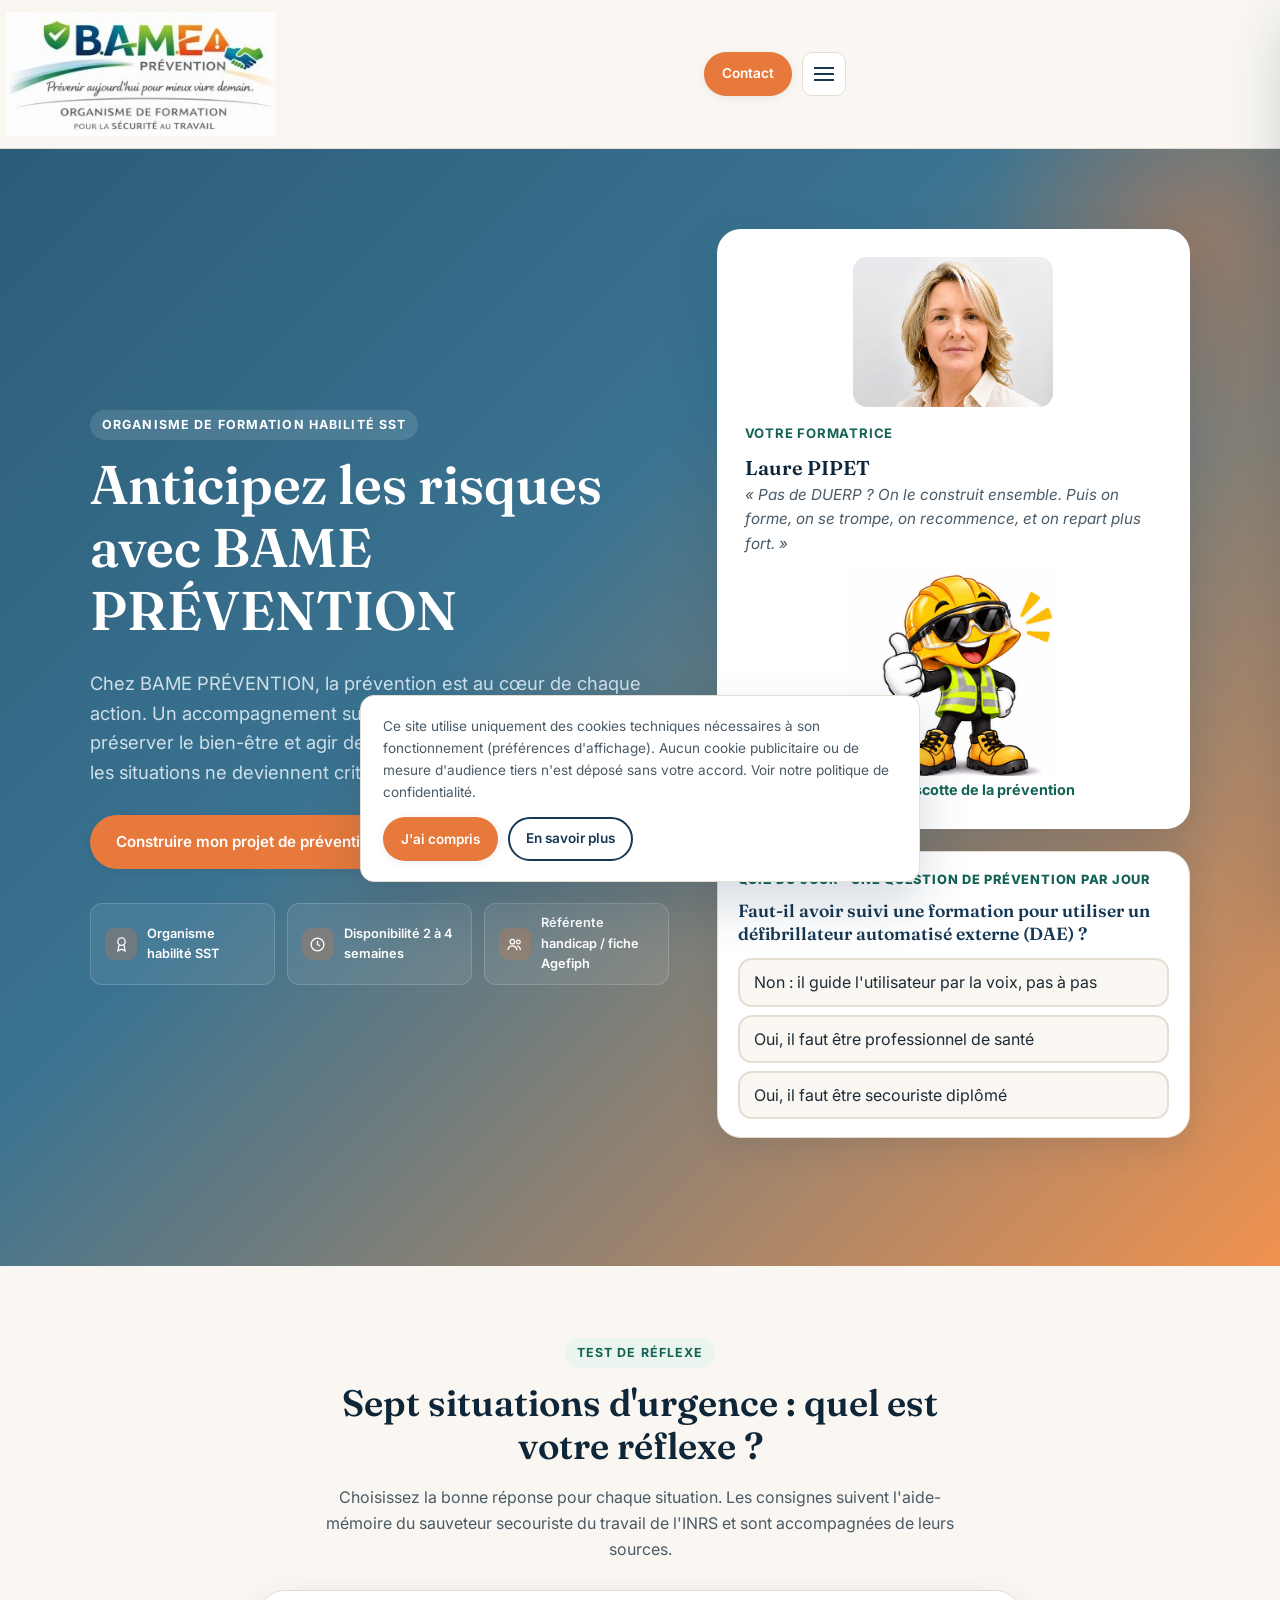
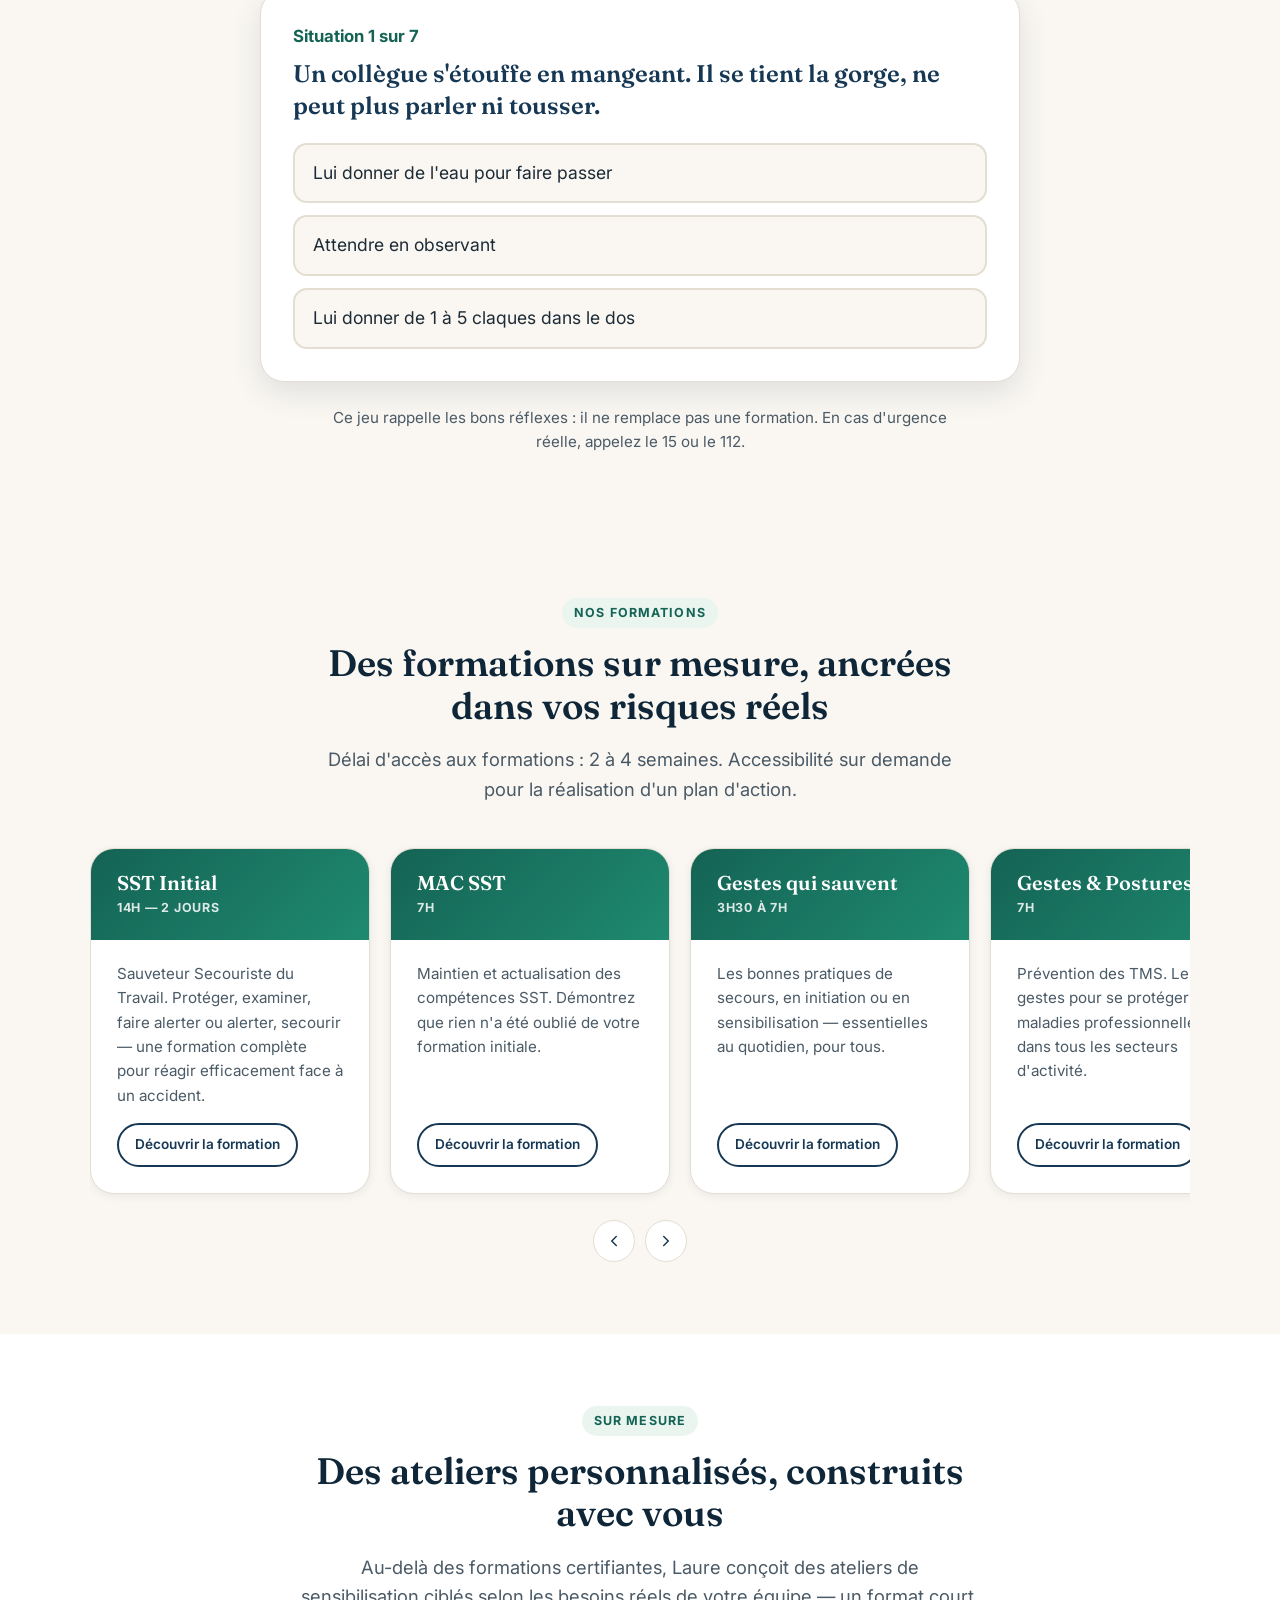
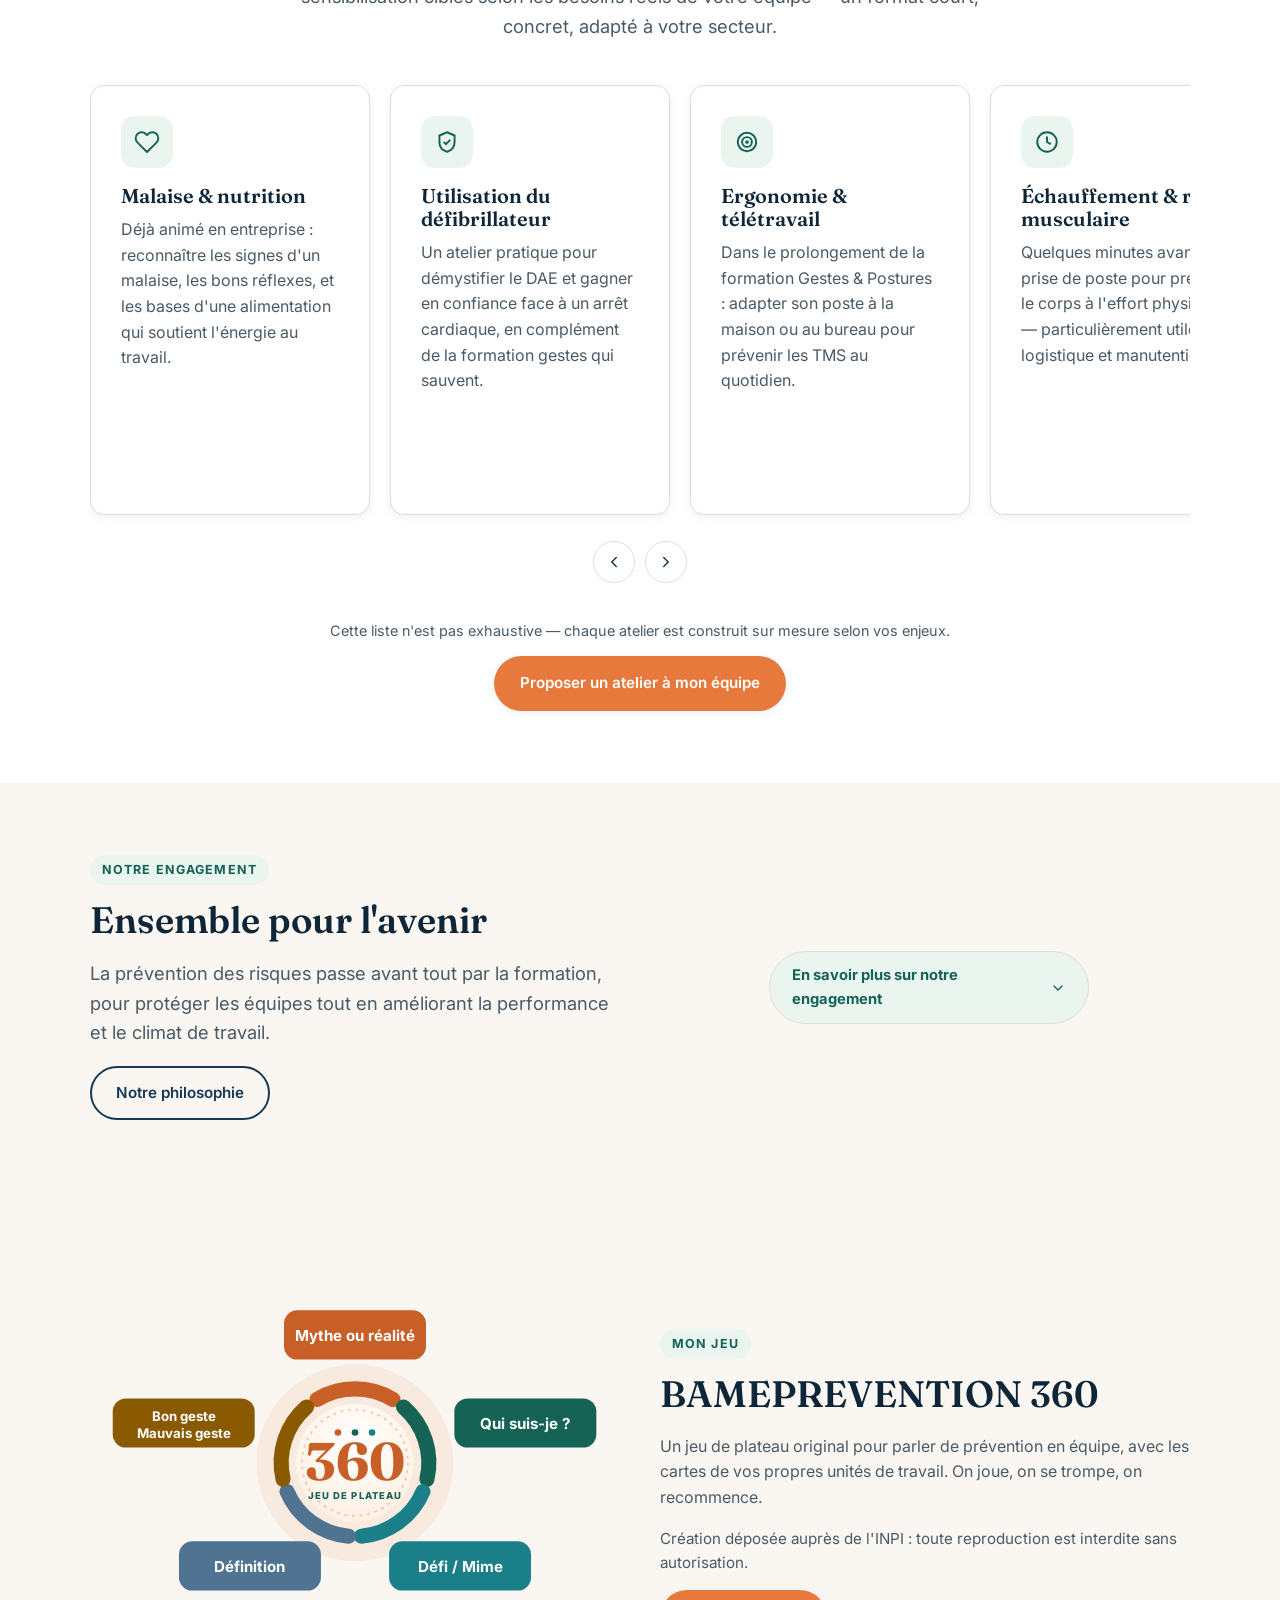
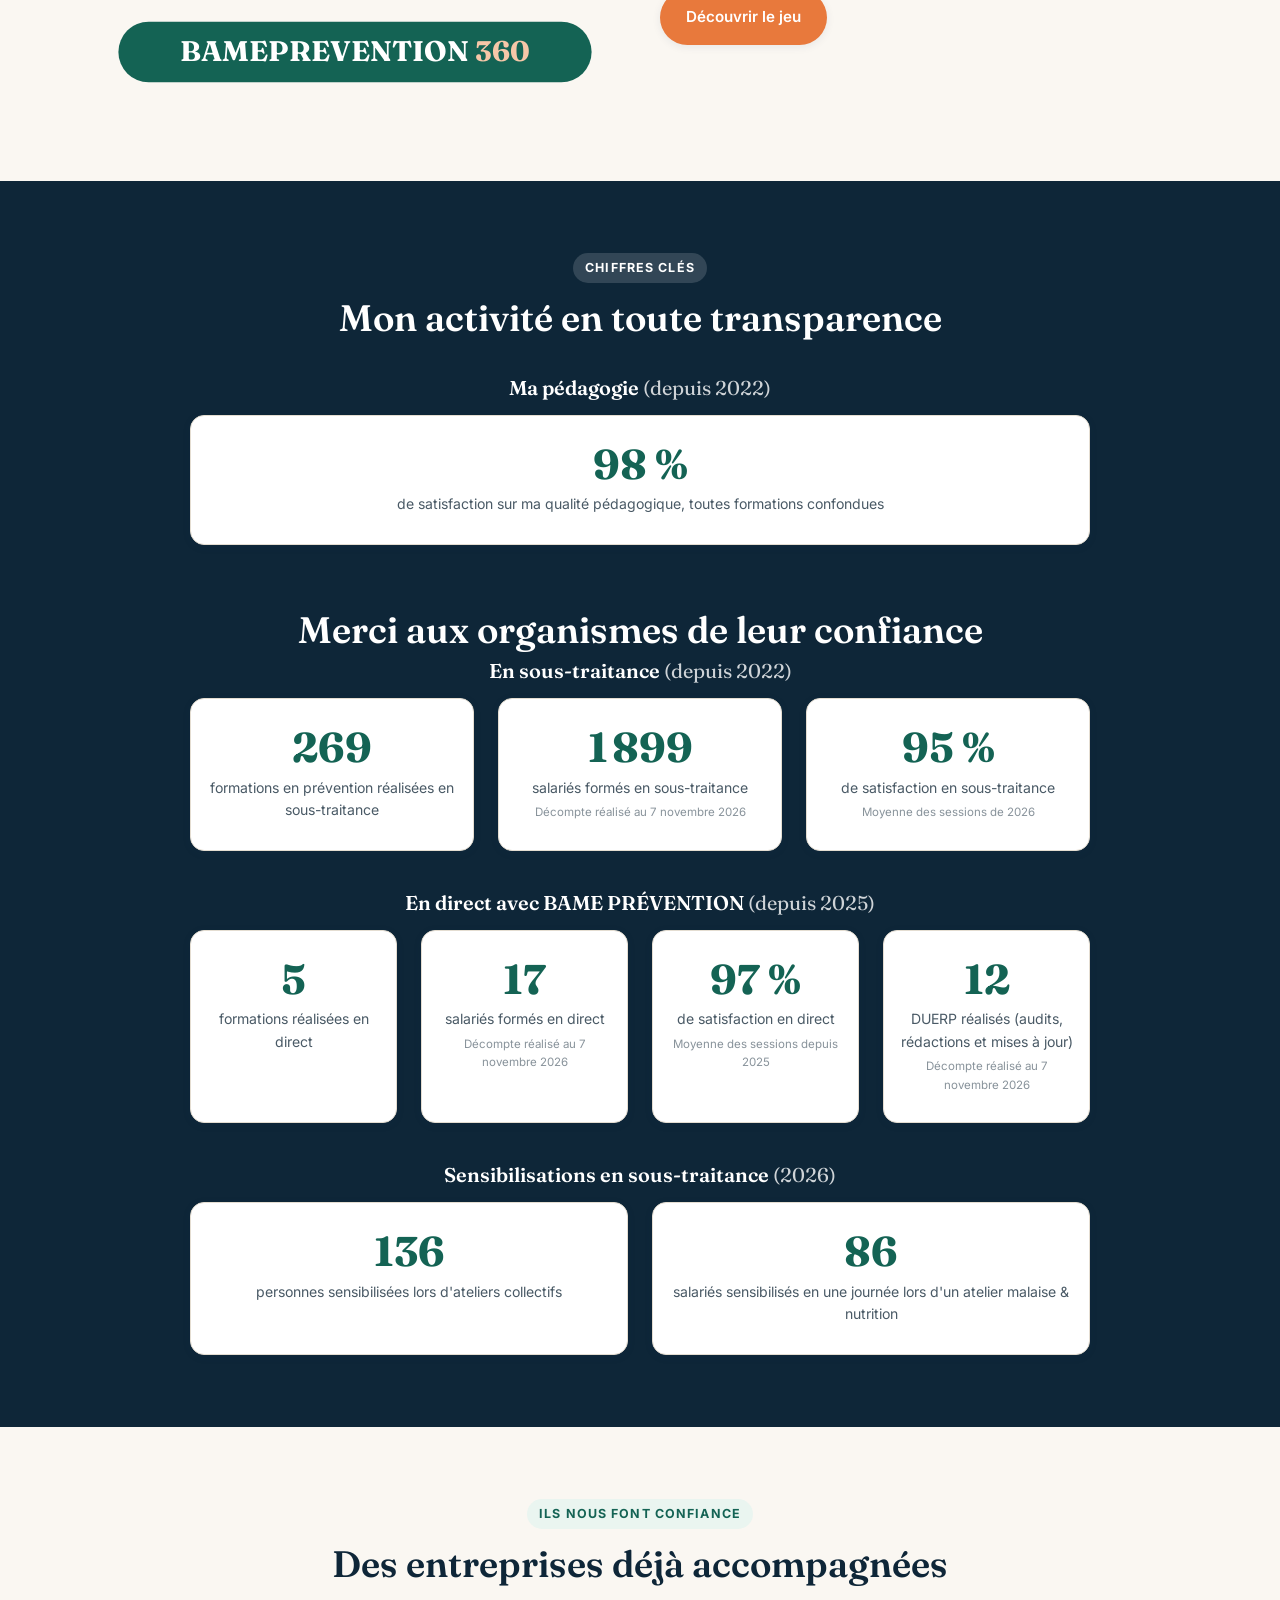
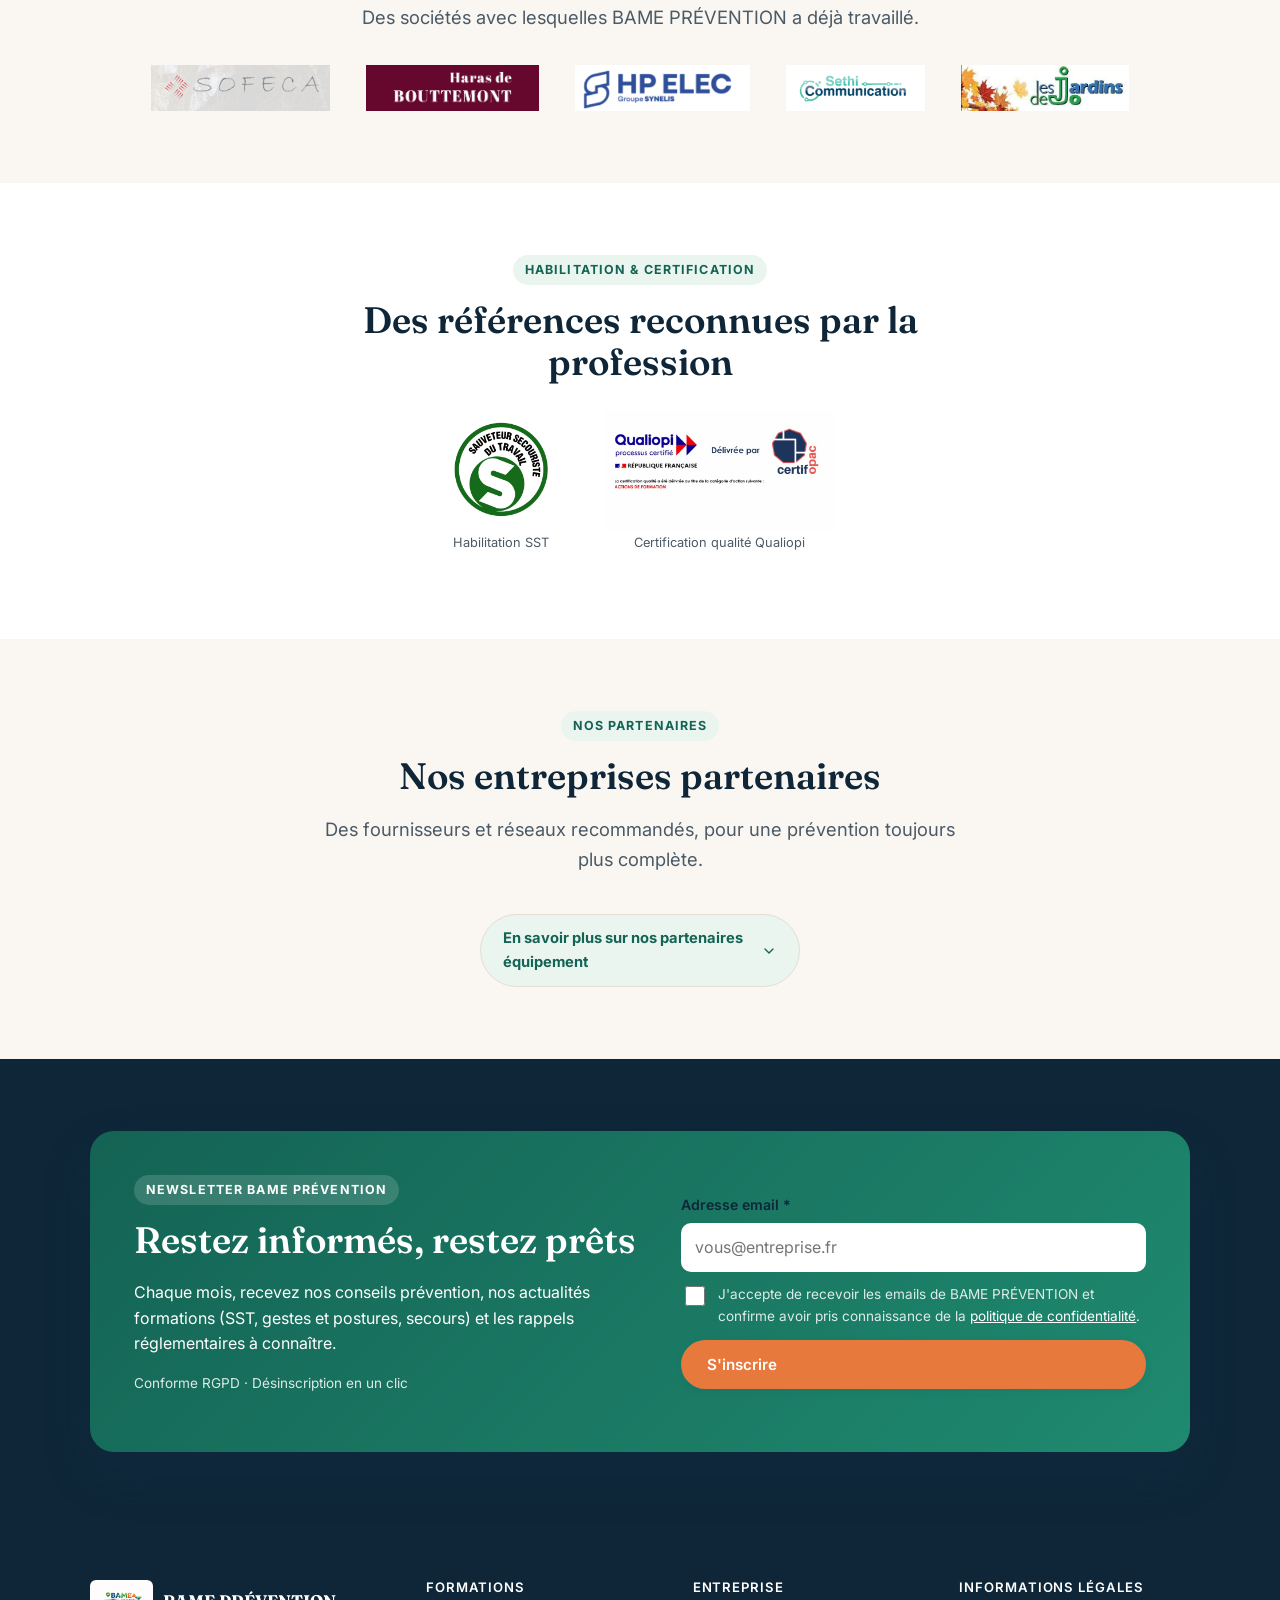
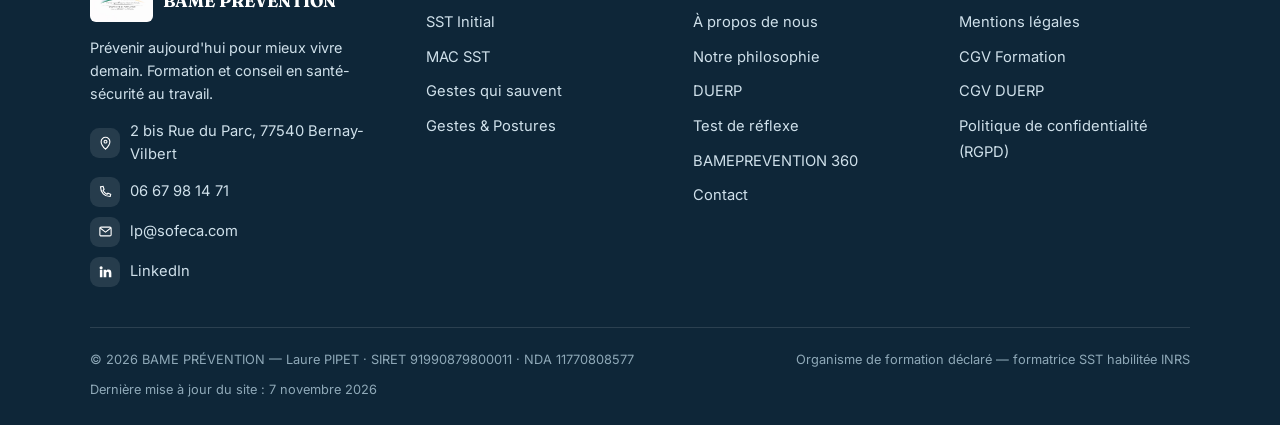
==== commit 4cab65b8: "Bamy : remplace l'image fixe par le GIF animé en six poses Co-Authored-By: Claude Sonnet 5.5 <norepl" ====
--- a/index.html
+++ b/index.html
@@ -75,7 +75,7 @@
         <div class="role">Votre formatrice</div>
         <h3>Laure PIPET</h3>
         <p class="quote">« Pas de DUERP ? On le construit ensemble. Puis on forme, on se trompe, on recommence, et on repart plus fort. »</p>
-        <img class="mascotte" src="/assets/images/mascotte-bamy.jpg" alt="Bamy, la mascotte de BAME PRÉVENTION : un casque de chantier souriant qui lève le pouce" loading="lazy" width="700" height="698">
+        <img class="mascotte" src="/assets/images/mascotte-bamy.gif" alt="Bamy, la mascotte de BAME PRÉVENTION : un casque de chantier animé qui prend différentes poses" loading="lazy" width="508" height="499">
         <p class="mascotte-legende">Bamy, la mascotte de la prévention</p>
       </div>
       <div class="jeu jeu--hero jeu--haut">
--- a/assets/css/style.css
+++ b/assets/css/style.css
@@ -486,3 +486,13 @@
 
 .hero-card img.mascotte{ width:50%; height:auto; aspect-ratio:auto; object-fit:contain; border-radius:0; margin:14px auto 0; display:block; }
 .mascotte-legende{ text-align:center; font-weight:700; color:var(--teal-dark); font-size:.9rem; margin:2px 0 0; }
+
+/* Bamy : petit saut joyeux toutes les 4 secondes, puis pause */
+@keyframes bamy-saute{
+  0%,60%,100%{ transform:translateY(0) rotate(0); }
+  66%{ transform:translateY(-14px) rotate(-3deg); }
+  72%{ transform:translateY(0) rotate(0); }
+  78%{ transform:translateY(-8px) rotate(3deg); }
+  84%{ transform:translateY(0) rotate(0); }
+}
+.hero-card img.mascotte{ transform-origin:50% 100%; }
